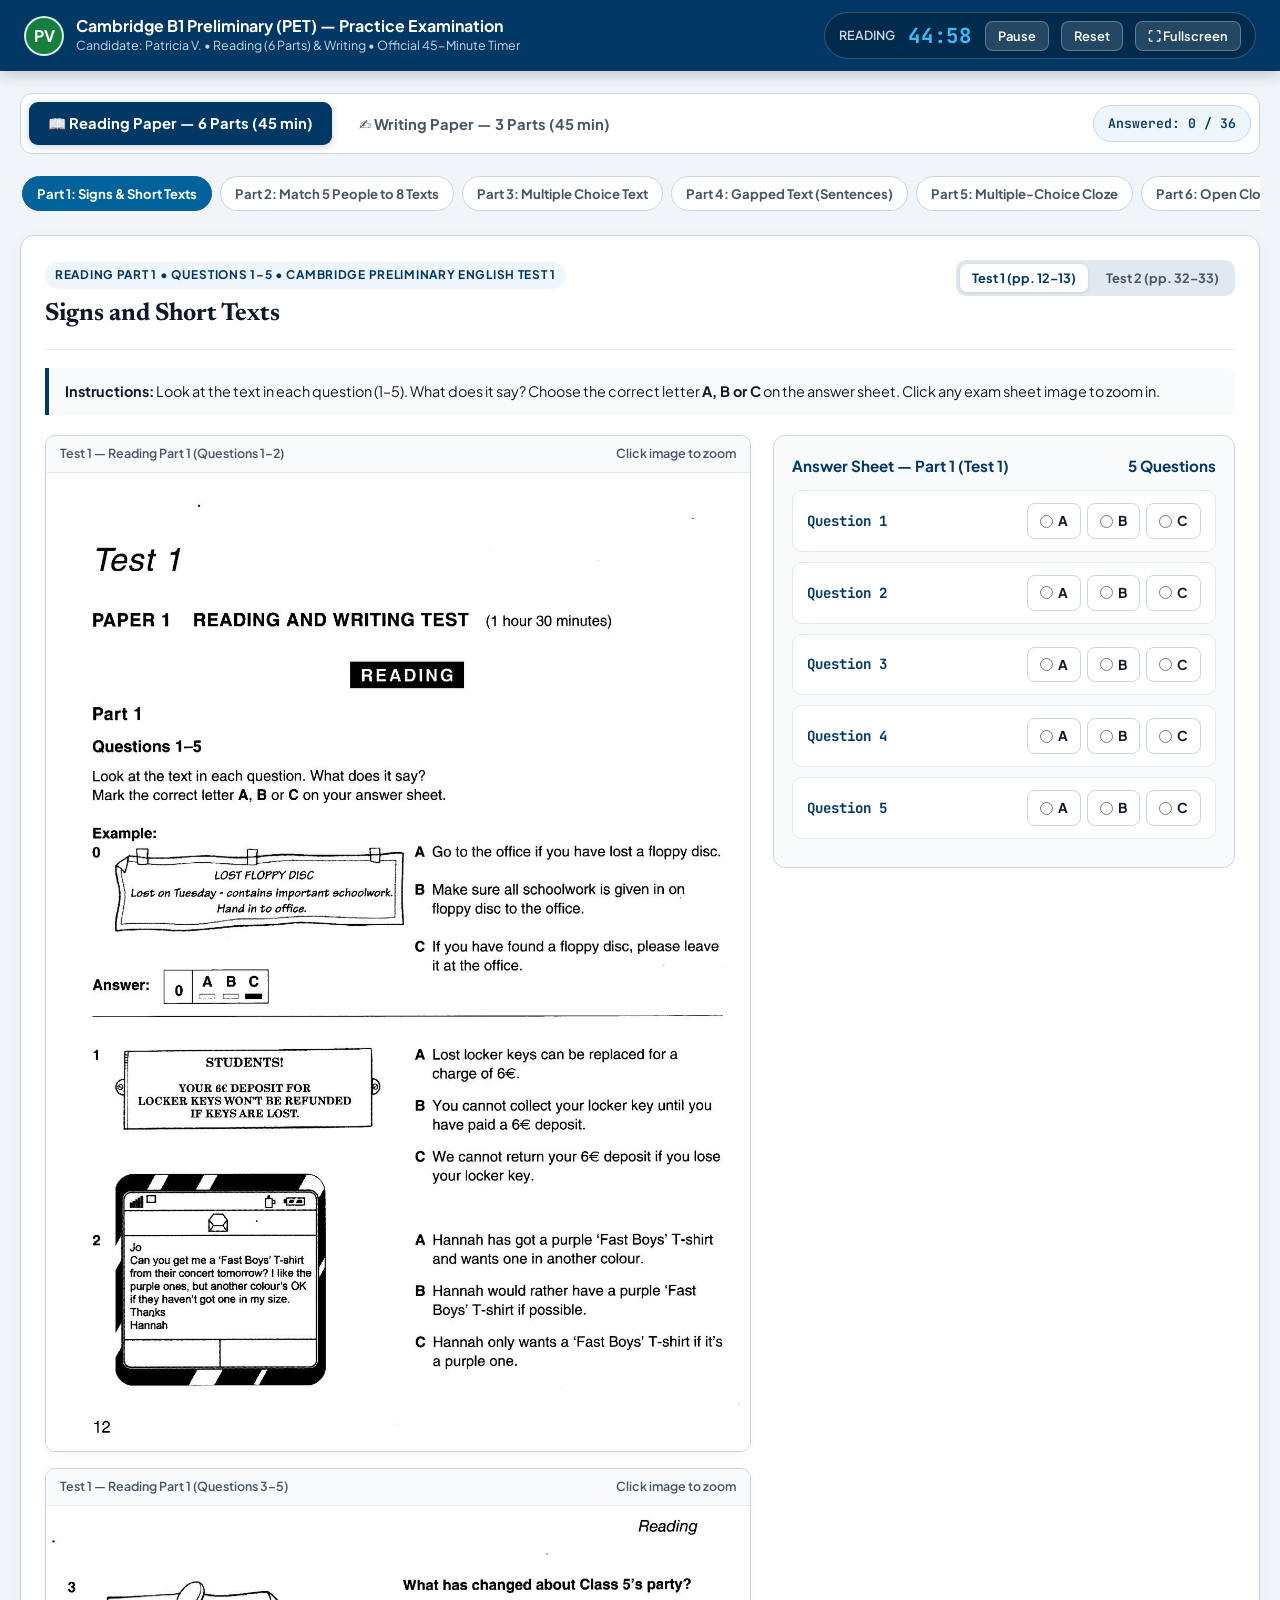
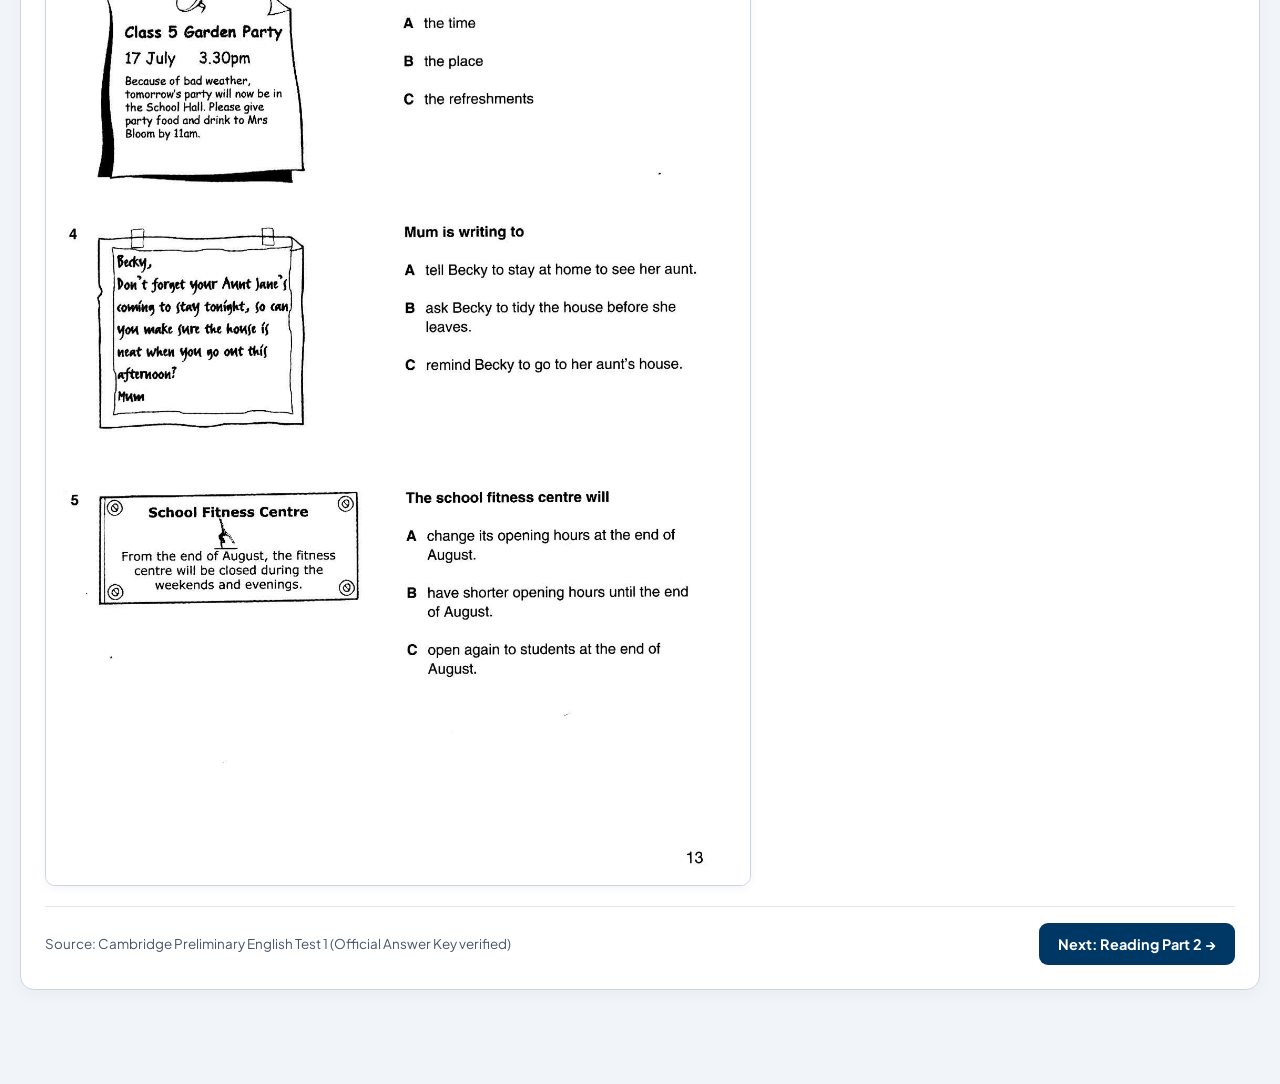
==== pet-simulator.html @ fe482a49 "Initial release: Alligator platform and Cambridge B1 Preliminary simulator" ====
<!DOCTYPE html>
<html lang="en">
<head>
  <meta charset="UTF-8">
  <meta name="viewport" content="width=device-width, initial-scale=1.0">
  <title>Cambridge B1 Preliminary (PET) Practice Exam | Reading &amp; Writing</title>
  <link rel="preconnect" href="https://fonts.googleapis.com">
  <link rel="preconnect" href="https://fonts.gstatic.com" crossorigin>
  <link href="https://fonts.googleapis.com/css2?family=Newsreader:ital,opsz,wght@0,6..72,400;0,6..72,600;0,6..72,700;1,6..72,400&family=Plus+Jakarta+Sans:wght@400;500;600;700&family=JetBrains+Mono:wght@400;600;700&display=swap" rel="stylesheet">
  <style>
    :root {
      --cambridge-navy: #003865;
      --cambridge-navy-dark: #002442;
      --cambridge-blue: #00629b;
      --cambridge-soft: #eef5fb;
      --green: #15803d;
      --green-soft: #dcfce7;
      --green-border: #86efac;
      --red: #dc2626;
      --red-soft: #fee2e2;
      --red-border: #fca5a5;
      --amber: #b45309;
      --amber-soft: #fef3c7;
      --ink: #0f172a;
      --muted: #475569;
      --border: #cbd5e1;
      --bg: #f1f5f9;
      --paper: #ffffff;
      --font-sans: 'Plus Jakarta Sans', system-ui, -apple-system, sans-serif;
      --font-serif: 'Newsreader', Georgia, serif;
      --font-mono: 'JetBrains Mono', monospace;
    }

    * { box-sizing: border-box; margin: 0; padding: 0; }
    body {
      font-family: var(--font-sans);
      background-color: var(--bg);
      color: var(--ink);
      line-height: 1.6;
      min-height: 100vh;
      padding-bottom: 72px;
    }

    /* Sticky Official Exam Top Bar */
    .exam-bar {
      position: sticky;
      top: 0;
      z-index: 100;
      background-color: var(--cambridge-navy);
      color: #ffffff;
      padding: 12px 24px;
      display: flex;
      justify-content: space-between;
      align-items: center;
      gap: 14px;
      flex-wrap: wrap;
      box-shadow: 0 4px 14px rgba(0, 36, 66, 0.22);
    }

    .brand-block {
      display: flex;
      align-items: center;
      gap: 12px;
    }

    .avatar-circle {
      width: 40px;
      height: 40px;
      border-radius: 50%;
      background-color: var(--green);
      color: #ffffff;
      font-weight: 700;
      display: flex;
      align-items: center;
      justify-content: center;
      border: 2px solid rgba(255,255,255,0.85);
      flex-shrink: 0;
    }

    .brand-title {
      font-weight: 700;
      font-size: 1rem;
      line-height: 1.25;
    }

    .brand-sub {
      font-size: 0.78rem;
      color: #cbd5e1;
    }

    .timer-cluster {
      display: flex;
      align-items: center;
      gap: 12px;
      background: rgba(0, 0, 0, 0.25);
      border: 1px solid rgba(255, 255, 255, 0.2);
      padding: 6px 14px;
      border-radius: 999px;
    }

    .timer-clock {
      font-family: var(--font-mono);
      font-size: 1.3rem;
      font-weight: 700;
      color: #38bdf8;
      letter-spacing: 0.04em;
      min-width: 66px;
      text-align: center;
    }

    .timer-clock.warning { color: #fbbf24; }
    .timer-clock.danger { color: #f87171; animation: pulse 0.8s infinite; }

    @keyframes pulse {
      0%, 100% { opacity: 1; }
      50% { opacity: 0.45; }
    }

    .bar-btn {
      background: rgba(255, 255, 255, 0.14);
      border: 1px solid rgba(255, 255, 255, 0.28);
      color: #ffffff;
      padding: 6px 12px;
      border-radius: 8px;
      font-size: 0.8rem;
      font-weight: 600;
      cursor: pointer;
      font-family: var(--font-sans);
      transition: background 0.15s ease;
    }

    .bar-btn:hover { background: rgba(255, 255, 255, 0.25); }

    /* Main Full-Page Wrapper */
    .exam-shell {
      max-width: 1320px;
      margin: 22px auto;
      padding: 0 20px;
    }

    /* Paper Switcher Tabs (Reading vs Writing) */
    .paper-switcher {
      display: flex;
      gap: 10px;
      background: var(--paper);
      padding: 8px;
      border-radius: 12px;
      border: 1px solid var(--border);
      margin-bottom: 18px;
      flex-wrap: wrap;
      align-items: center;
      justify-content: space-between;
    }

    .paper-tabs-left {
      display: flex;
      gap: 8px;
      flex-wrap: wrap;
      flex: 1;
    }

    .paper-btn {
      padding: 11px 18px;
      border-radius: 9px;
      border: 1px solid transparent;
      background: transparent;
      font-weight: 700;
      font-size: 0.92rem;
      color: var(--muted);
      cursor: pointer;
      font-family: var(--font-sans);
      transition: all 0.15s ease;
    }

    .paper-btn:hover { color: var(--ink); background: #f8fafc; }

    .paper-btn.active {
      background-color: var(--cambridge-navy);
      color: #ffffff;
      box-shadow: 0 2px 8px rgba(0, 56, 101, 0.2);
    }

    .progress-pill {
      font-family: var(--font-mono);
      font-size: 0.82rem;
      font-weight: 600;
      background: var(--cambridge-soft);
      color: var(--cambridge-navy);
      padding: 7px 14px;
      border-radius: 999px;
      border: 1px solid #bfdbfe;
    }

    /* Sub-Part Navigation Strip (Reading Parts 1–6) */
    .parts-nav {
      display: flex;
      gap: 8px;
      overflow-x: auto;
      padding: 4px 2px 14px 2px;
      margin-bottom: 10px;
    }

    .part-pill {
      padding: 8px 14px;
      border-radius: 999px;
      border: 1px solid var(--border);
      background: var(--paper);
      color: var(--muted);
      font-size: 0.82rem;
      font-weight: 700;
      cursor: pointer;
      white-space: nowrap;
      font-family: var(--font-sans);
      transition: all 0.15s ease;
    }

    .part-pill:hover { border-color: var(--cambridge-navy); color: var(--cambridge-navy); }
    .part-pill.active {
      background: var(--cambridge-blue);
      border-color: var(--cambridge-blue);
      color: #ffffff;
    }

    /* Panes */
    .paper-pane { display: none; }
    .paper-pane.active { display: block; }

    .part-section {
      display: none;
      background: var(--paper);
      border: 1px solid var(--border);
      border-radius: 14px;
      padding: 24px;
      box-shadow: 0 4px 16px rgba(15, 23, 42, 0.04);
      margin-bottom: 20px;
    }

    .part-section.active { display: block; }

    .part-header {
      display: flex;
      justify-content: space-between;
      align-items: flex-start;
      flex-wrap: wrap;
      gap: 12px;
      border-bottom: 1px solid #e2e8f0;
      padding-bottom: 14px;
      margin-bottom: 18px;
    }

    .part-tag {
      display: inline-block;
      font-size: 0.74rem;
      font-weight: 700;
      text-transform: uppercase;
      letter-spacing: 0.06em;
      padding: 4px 10px;
      border-radius: 999px;
      background: var(--cambridge-soft);
      color: var(--cambridge-navy);
      margin-bottom: 6px;
    }

    .part-tag.supplement {
      background: var(--amber-soft);
      color: var(--amber);
    }

    .part-header h2 {
      font-family: var(--font-serif);
      font-size: 1.55rem;
      color: var(--ink);
      margin: 0;
    }

    .part-instructions {
      background: #f8fafc;
      border-left: 4px solid var(--cambridge-navy);
      padding: 12px 16px;
      border-radius: 0 8px 8px 0;
      font-size: 0.9rem;
      color: var(--ink);
      margin-bottom: 20px;
    }

    /* Split Screen: Authentic Exam Page Left, Answer Sheet Right */
    .split-exam-grid {
      display: grid;
      grid-template-columns: 1fr;
      gap: 22px;
      align-items: start;
    }

    @media (min-width: 960px) {
      .split-exam-grid {
        grid-template-columns: 1.45fr 0.95fr;
      }
    }

    .exam-sheets-col {
      display: flex;
      flex-direction: column;
      gap: 16px;
    }

    .scan-frame {
      background: #ffffff;
      border: 1px solid var(--border);
      border-radius: 10px;
      overflow: hidden;
      box-shadow: 0 2px 10px rgba(0, 0, 0, 0.05);
    }

    .scan-caption {
      background: #f8fafc;
      border-bottom: 1px solid #e2e8f0;
      padding: 8px 14px;
      display: flex;
      justify-content: space-between;
      align-items: center;
      font-size: 0.78rem;
      font-weight: 600;
      color: var(--muted);
    }

    .scan-frame img {
      width: 100%;
      display: block;
      cursor: zoom-in;
    }

    .answer-sheet-col {
      background: #f8fafc;
      border: 1px solid var(--border);
      border-radius: 12px;
      padding: 18px;
      position: sticky;
      top: 84px;
    }

    .answer-sheet-title {
      font-size: 0.95rem;
      font-weight: 700;
      color: var(--cambridge-navy);
      margin-bottom: 12px;
      display: flex;
      justify-content: space-between;
      align-items: center;
    }

    .q-row {
      background: var(--paper);
      border: 1px solid #e2e8f0;
      border-radius: 10px;
      padding: 12px 14px;
      margin-bottom: 10px;
      transition: border-color 0.15s ease;
    }

    .q-row.correct {
      border-color: var(--green);
      background-color: #f0fdf4;
    }

    .q-row.incorrect {
      border-color: var(--red);
      background-color: #fef2f2;
    }

    .q-row-top {
      display: flex;
      justify-content: space-between;
      align-items: center;
      gap: 10px;
      flex-wrap: wrap;
    }

    .q-num {
      font-family: var(--font-mono);
      font-weight: 700;
      font-size: 0.88rem;
      color: var(--cambridge-navy);
    }

    .choice-pills {
      display: flex;
      gap: 6px;
      flex-wrap: wrap;
    }

    .choice-label {
      display: inline-flex;
      align-items: center;
      gap: 5px;
      padding: 6px 12px;
      border-radius: 8px;
      border: 1px solid var(--border);
      background: #ffffff;
      font-weight: 700;
      font-size: 0.85rem;
      cursor: pointer;
      user-select: none;
      transition: all 0.12s ease;
    }

    .choice-label:hover { border-color: var(--cambridge-navy); background: var(--cambridge-soft); }
    .choice-label input { accent-color: var(--cambridge-navy); cursor: pointer; }

    .choice-select {
      padding: 7px 12px;
      border-radius: 8px;
      border: 1px solid var(--border);
      font-family: var(--font-sans);
      font-weight: 700;
      font-size: 0.88rem;
      background: #ffffff;
      color: var(--ink);
      min-width: 110px;
      cursor: pointer;
    }

    .gap-input {
      padding: 7px 12px;
      border-radius: 8px;
      border: 1.5px solid var(--border);
      font-family: var(--font-mono);
      font-size: 0.92rem;
      font-weight: 600;
      width: 150px;
      background: #ffffff;
      color: var(--ink);
    }

    .gap-input:focus {
      outline: none;
      border-color: var(--cambridge-blue);
      box-shadow: 0 0 0 3px rgba(0, 98, 155, 0.14);
    }

    .q-feedback {
      font-size: 0.8rem;
      font-weight: 600;
      margin-top: 6px;
      display: none;
    }

    .q-row.correct .q-feedback { display: block; color: var(--green); }
    .q-row.incorrect .q-feedback { display: block; color: var(--red); }

    /* Clean Reading Passage Box (Parts 4 & 6) */
    .passage-box {
      background: #ffffff;
      border: 1px solid var(--border);
      border-radius: 12px;
      padding: 24px 26px;
      font-family: var(--font-serif);
      font-size: 1.08rem;
      line-height: 1.82;
      color: var(--ink);
    }

    .passage-box h3 {
      font-family: var(--font-serif);
      font-size: 1.45rem;
      margin-bottom: 4px;
      color: var(--cambridge-navy);
    }

    .passage-byline {
      font-family: var(--font-sans);
      font-size: 0.85rem;
      font-style: italic;
      color: var(--muted);
      margin-bottom: 16px;
    }

    .passage-box p { margin-bottom: 14px; }

    .gap-badge {
      display: inline-block;
      font-family: var(--font-mono);
      font-size: 0.84rem;
      font-weight: 700;
      background: var(--cambridge-soft);
      color: var(--cambridge-navy);
      border: 1.5px dashed var(--cambridge-blue);
      padding: 1px 10px;
      border-radius: 6px;
      margin: 0 3px;
    }

    .sentences-bank {
      margin-top: 18px;
      background: #f8fafc;
      border: 1px solid var(--border);
      border-radius: 10px;
      padding: 16px 18px;
    }

    .sentences-bank h4 {
      font-size: 0.92rem;
      color: var(--cambridge-navy);
      margin-bottom: 10px;
    }

    .sentence-opt {
      display: flex;
      gap: 10px;
      padding: 8px 10px;
      border-bottom: 1px solid #e2e8f0;
      font-size: 0.9rem;
    }

    .sentence-opt:last-child { border-bottom: none; }

    .sentence-letter {
      font-family: var(--font-mono);
      font-weight: 700;
      color: var(--cambridge-navy);
      min-width: 24px;
    }

    /* Test 1 / Test 2 Toggle inside Part 1 */
    .sub-toggle-bar {
      display: inline-flex;
      gap: 6px;
      background: #e2e8f0;
      padding: 4px;
      border-radius: 10px;
    }

    .sub-toggle-btn {
      border: none;
      background: transparent;
      padding: 6px 12px;
      border-radius: 7px;
      font-size: 0.8rem;
      font-weight: 700;
      color: var(--muted);
      cursor: pointer;
      font-family: var(--font-sans);
    }

    .sub-toggle-btn.active {
      background: #ffffff;
      color: var(--cambridge-navy);
      box-shadow: 0 1px 4px rgba(0,0,0,0.1);
    }

    /* Action Buttons */
    .btn {
      display: inline-flex;
      align-items: center;
      justify-content: center;
      gap: 8px;
      padding: 11px 18px;
      border-radius: 9px;
      border: 1px solid transparent;
      font-family: var(--font-sans);
      font-weight: 700;
      font-size: 0.9rem;
      cursor: pointer;
      transition: all 0.15s ease;
    }

    .btn-primary {
      background: var(--cambridge-navy);
      color: #ffffff;
    }
    .btn-primary:hover { background: var(--cambridge-navy-dark); }

    .btn-green {
      background: var(--green);
      color: #ffffff;
    }
    .btn-green:hover { background: #166534; }

    .btn-outline {
      background: #ffffff;
      color: var(--ink);
      border-color: var(--border);
    }
    .btn-outline:hover { background: #f8fafc; border-color: var(--cambridge-navy); }

    .part-footer-nav {
      display: flex;
      justify-content: space-between;
      align-items: center;
      flex-wrap: wrap;
      gap: 12px;
      margin-top: 20px;
      padding-top: 16px;
      border-top: 1px solid #e2e8f0;
    }

    /* Score Summary Card */
    .score-card {
      display: none;
      background: #ffffff;
      border: 2px solid var(--cambridge-navy);
      border-radius: 14px;
      padding: 24px;
      margin-bottom: 22px;
      box-shadow: 0 8px 24px rgba(0, 56, 101, 0.12);
    }

    .score-card.visible { display: block; }

    .score-top {
      display: flex;
      justify-content: space-between;
      align-items: center;
      flex-wrap: wrap;
      gap: 14px;
      margin-bottom: 16px;
    }

    .score-big {
      font-family: var(--font-mono);
      font-size: 2.1rem;
      font-weight: 700;
      color: var(--cambridge-navy);
    }

    .score-breakdown-grid {
      display: grid;
      grid-template-columns: repeat(auto-fit, minmax(150px, 1fr));
      gap: 10px;
      margin-top: 12px;
    }

    .part-score-chip {
      background: #f8fafc;
      border: 1px solid var(--border);
      border-radius: 9px;
      padding: 10px 12px;
      text-align: center;
    }

    .part-score-chip .lbl { font-size: 0.76rem; color: var(--muted); font-weight: 600; }
    .part-score-chip .val { font-family: var(--font-mono); font-size: 1.05rem; font-weight: 700; color: var(--ink); margin-top: 2px; }

    /* Writing Paper Editor */
    .writing-card {
      background: var(--paper);
      border: 1px solid var(--border);
      border-radius: 14px;
      padding: 24px;
      margin-bottom: 20px;
      box-shadow: 0 4px 16px rgba(15, 23, 42, 0.04);
    }

    .writing-textarea {
      width: 100%;
      min-height: 170px;
      padding: 14px;
      border-radius: 10px;
      border: 1.5px solid var(--border);
      font-family: var(--font-sans);
      font-size: 0.96rem;
      line-height: 1.65;
      resize: vertical;
      margin-top: 10px;
    }

    .writing-textarea:focus {
      outline: none;
      border-color: var(--cambridge-blue);
      box-shadow: 0 0 0 3px rgba(0, 98, 155, 0.14);
    }

    .word-counter {
      display: inline-block;
      font-family: var(--font-mono);
      font-size: 0.82rem;
      font-weight: 700;
      padding: 5px 12px;
      border-radius: 999px;
      background: #f1f5f9;
      color: var(--muted);
    }

    .word-counter.ideal { background: var(--green-soft); color: var(--green); }
    .word-counter.warn { background: var(--amber-soft); color: var(--amber); }

    /* Lightbox Zoom */
    .zoom-modal {
      display: none;
      position: fixed;
      inset: 0;
      z-index: 999;
      background: rgba(15, 23, 42, 0.85);
      align-items: center;
      justify-content: center;
      padding: 20px;
    }
    .zoom-modal.open { display: flex; }
    .zoom-modal img {
      max-width: 96%;
      max-height: 92vh;
      border-radius: 8px;
      box-shadow: 0 12px 40px rgba(0,0,0,0.45);
      background: #ffffff;
    }
    .zoom-close {
      position: fixed;
      top: 18px;
      right: 24px;
      background: #ffffff;
      color: var(--ink);
      border: none;
      padding: 8px 14px;
      border-radius: 8px;
      font-weight: 700;
      cursor: pointer;
    }

    /* Toast */
    .sim-toast {
      position: fixed;
      bottom: 22px;
      right: 22px;
      background: var(--ink);
      color: #ffffff;
      padding: 12px 18px;
      border-radius: 10px;
      font-size: 0.86rem;
      font-weight: 600;
      box-shadow: 0 8px 24px rgba(0,0,0,0.25);
      opacity: 0;
      pointer-events: none;
      transform: translateY(12px);
      transition: all 0.2s ease;
      z-index: 500;
    }
    .sim-toast.show { opacity: 1; transform: translateY(0); }
  </style>
</head>
<body>

  <!-- TOP OFFICIAL CAMBRIDGE EXAM BAR -->
  <header class="exam-bar">
    <div class="brand-block">
      <div class="avatar-circle">PV</div>
      <div>
        <div class="brand-title">Cambridge B1 Preliminary (PET) — Practice Examination</div>
        <div class="brand-sub">Candidate: Patricia V. &bull; Reading (6 Parts) &amp; Writing &bull; Official 45-Minute Timer</div>
      </div>
    </div>

    <div class="timer-cluster">
      <span id="timerPaperLabel" style="font-size: 0.78rem; color: #cbd5e1; font-weight: 600;">READING</span>
      <div class="timer-clock" id="examTimerClock">45:00</div>
      <button type="button" class="bar-btn" id="btnToggleTimer" onclick="toggleTimer()">Pause</button>
      <button type="button" class="bar-btn" onclick="resetTimer()">Reset</button>
      <button type="button" class="bar-btn" id="btnFullscreen" onclick="toggleFullscreen()">⛶ Fullscreen</button>
    </div>
  </header>

  <main class="exam-shell">

    <!-- PAPER SWITCHER -->
    <div class="paper-switcher">
      <div class="paper-tabs-left">
        <button type="button" class="paper-btn active" id="tabReading" onclick="switchPaper('reading')">
          📖 Reading Paper — 6 Parts (45 min)
        </button>
        <button type="button" class="paper-btn" id="tabWriting" onclick="switchPaper('writing')">
          ✍️ Writing Paper — 3 Parts (45 min)
        </button>
      </div>
      <div class="progress-pill" id="readingProgressPill">Answered: 0 / 36</div>
    </div>

    <!-- ================================================================
         PAPER 1: READING (6 PARTS)
         ================================================================ -->
    <div class="paper-pane active" id="paneReading">

      <!-- READING SCORE SUMMARY (SHOWN AFTER SUBMIT) -->
      <div class="score-card" id="readingScoreCard">
        <div class="score-top">
          <div>
            <span class="part-tag" style="margin-bottom: 4px;">Official Reading Assessment</span>
            <h2 style="font-family: var(--font-serif); font-size: 1.55rem; margin: 0;">Your Reading Paper Results</h2>
            <p id="readingBandFeedback" style="color: var(--muted); font-size: 0.92rem; margin-top: 4px;"></p>
          </div>
          <div style="text-align: right;">
            <div class="score-big" id="readingScoreBig">0 / 36</div>
            <div id="readingPercentText" style="font-weight: 700; color: var(--green); font-size: 0.9rem;">0%</div>
          </div>
        </div>
        <div class="score-breakdown-grid" id="readingBreakdownGrid"></div>
      </div>

      <!-- READING PARTS 1–6 PILLS -->
      <nav class="parts-nav" id="readingPartsNav">
        <button type="button" class="part-pill active" data-part="1" onclick="switchReadingPart(1)">Part 1: Signs &amp; Short Texts</button>
        <button type="button" class="part-pill" data-part="2" onclick="switchReadingPart(2)">Part 2: Match 5 People to 8 Texts</button>
        <button type="button" class="part-pill" data-part="3" onclick="switchReadingPart(3)">Part 3: Multiple Choice Text</button>
        <button type="button" class="part-pill" data-part="4" onclick="switchReadingPart(4)">Part 4: Gapped Text (Sentences)</button>
        <button type="button" class="part-pill" data-part="5" onclick="switchReadingPart(5)">Part 5: Multiple-Choice Cloze</button>
        <button type="button" class="part-pill" data-part="6" onclick="switchReadingPart(6)">Part 6: Open Cloze (Write 1 Word)</button>
      </nav>

      <!-- ================= PART 1: SIGNS AND SHORT TEXTS ================= -->
      <section class="part-section active" id="readingPart1">
        <div class="part-header">
          <div>
            <span class="part-tag">Reading Part 1 &bull; Questions 1–5 &bull; Cambridge Preliminary English Test 1</span>
            <h2>Signs and Short Texts</h2>
          </div>
          <div class="sub-toggle-bar" role="group" aria-label="Choose Test 1 or Test 2">
            <button type="button" class="sub-toggle-btn active" id="btnP1Test1" onclick="switchPart1Test('t1')">Test 1 (pp. 12–13)</button>
            <button type="button" class="sub-toggle-btn" id="btnP1Test2" onclick="switchPart1Test('t2')">Test 2 (pp. 32–33)</button>
          </div>
        </div>

        <div class="part-instructions">
          <strong>Instructions:</strong> Look at the text in each question (1–5). What does it say? Choose the correct letter <strong>A, B or C</strong> on the answer sheet. Click any exam sheet image to zoom in.
        </div>

        <div class="split-exam-grid">
          <div class="exam-sheets-col">
            <div class="scan-frame">
              <div class="scan-caption">
                <span id="p1Img1Caption">Test 1 — Reading Part 1 (Questions 1–2)</span>
                <span>Click image to zoom</span>
              </div>
              <img id="p1Img1" src="assets/exam-pages/t1_part1_p1.jpg" alt="Cambridge PET Reading Part 1 Page 1" onclick="openZoom(this.src)">
            </div>
            <div class="scan-frame">
              <div class="scan-caption">
                <span id="p1Img2Caption">Test 1 — Reading Part 1 (Questions 3–5)</span>
                <span>Click image to zoom</span>
              </div>
              <img id="p1Img2" src="assets/exam-pages/t1_part1_p2.jpg" alt="Cambridge PET Reading Part 1 Page 2" onclick="openZoom(this.src)">
            </div>
          </div>

          <div class="answer-sheet-col">
            <div class="answer-sheet-title">
              <span>Answer Sheet — Part 1 (<span id="p1ActiveTestLabel">Test 1</span>)</span>
              <span>5 Questions</span>
            </div>
            <div id="part1QuestionsBox"></div>
          </div>
        </div>

        <div class="part-footer-nav">
          <span style="font-size: 0.84rem; color: var(--muted);">Source: Cambridge Preliminary English Test 1 (Official Answer Key verified)</span>
          <button type="button" class="btn btn-primary" onclick="switchReadingPart(2)">Next: Reading Part 2 →</button>
        </div>
      </section>

      <!-- ================= PART 2: MATCH 5 PEOPLE TO 8 TEXTS ================= -->
      <section class="part-section" id="readingPart2">
        <div class="part-header">
          <div>
            <span class="part-tag">Reading Part 2 &bull; Questions 6–10 &bull; Cambridge Preliminary English Test 1</span>
            <h2>Matching: 5 People to 8 Texts (Short Art Courses)</h2>
          </div>
        </div>

        <div class="part-instructions">
          <strong>Instructions:</strong> The five young people (6–10) all want to do an art course during their school holidays. Read the descriptions of eight short art courses (<strong>A–H</strong>) and select the most suitable course for each person.
        </div>

        <div class="split-exam-grid">
          <div class="exam-sheets-col">
            <div class="scan-frame">
              <div class="scan-caption">
                <span>Test 1 — Reading Part 2: People (Questions 6–10)</span>
                <span>Click image to zoom</span>
              </div>
              <img src="assets/exam-pages/t1_part2_people.jpg" alt="Reading Part 2 People" onclick="openZoom(this.src)">
            </div>
            <div class="scan-frame">
              <div class="scan-caption">
                <span>Test 1 — Reading Part 2: Eight Short Art Courses (A–H)</span>
                <span>Click image to zoom</span>
              </div>
              <img src="assets/exam-pages/t1_part2_texts.jpg" alt="Reading Part 2 Texts A to H" onclick="openZoom(this.src)">
            </div>
          </div>

          <div class="answer-sheet-col">
            <div class="answer-sheet-title">
              <span>Answer Sheet — Part 2</span>
              <span>Match A–H</span>
            </div>
            <div id="part2QuestionsBox"></div>
          </div>
        </div>

        <div class="part-footer-nav">
          <button type="button" class="btn btn-outline" onclick="switchReadingPart(1)">← Back to Part 1</button>
          <button type="button" class="btn btn-primary" onclick="switchReadingPart(3)">Next: Reading Part 3 →</button>
        </div>
      </section>

      <!-- ================= PART 3: LONG TEXT + MULTIPLE CHOICE ================= -->
      <section class="part-section" id="readingPart3">
        <div class="part-header">
          <div>
            <span class="part-tag">Reading Part 3 &bull; Questions 21–25 &bull; Cambridge Preliminary English Test 1</span>
            <h2>Long Text &amp; Multiple-Choice Questions</h2>
          </div>
        </div>

        <div class="part-instructions">
          <strong>Instructions:</strong> Read the essay and questions <strong>21–25</strong> below (numbered as on the original Cambridge sheet). For each question, choose the correct letter <strong>A, B, C or D</strong>.
        </div>

        <div class="split-exam-grid">
          <div class="exam-sheets-col">
            <div class="scan-frame">
              <div class="scan-caption">
                <span>Test 1 — Reading Text &amp; Question 21</span>
                <span>Click image to zoom</span>
              </div>
              <img src="assets/exam-pages/t1_part3_mc_p1.jpg" alt="Reading Part 3 Long Text Page 1" onclick="openZoom(this.src)">
            </div>
            <div class="scan-frame">
              <div class="scan-caption">
                <span>Test 1 — Questions 22–25</span>
                <span>Click image to zoom</span>
              </div>
              <img src="assets/exam-pages/t1_part3_mc_p2.jpg" alt="Reading Part 3 Multiple Choice Page 2" onclick="openZoom(this.src)">
            </div>
          </div>

          <div class="answer-sheet-col">
            <div class="answer-sheet-title">
              <span>Answer Sheet — Part 3</span>
              <span>Choose A–D</span>
            </div>
            <div id="part3QuestionsBox"></div>
          </div>
        </div>

        <div class="part-footer-nav">
          <button type="button" class="btn btn-outline" onclick="switchReadingPart(2)">← Back to Part 2</button>
          <button type="button" class="btn btn-primary" onclick="switchReadingPart(4)">Next: Reading Part 4 →</button>
        </div>
      </section>

      <!-- ================= PART 4: GAPPED TEXT (CHOOSE SENTENCE A–H) ================= -->
      <section class="part-section" id="readingPart4">
        <div class="part-header">
          <div>
            <span class="part-tag supplement">Reading Part 4 &bull; Questions 16–20 &bull; 2020+ B1 Preliminary Format Supplement</span>
            <h2>Gapped Text: Choose the Correct Sentence</h2>
          </div>
        </div>

        <div class="part-instructions">
          <strong>Instructions:</strong> Five sentences have been removed from the article below. For each question (<strong>16–20</strong>), choose the correct sentence (<strong>A–H</strong>) to fill each gap. There are <strong>three extra sentences</strong> which you do not need to use.
        </div>

        <div class="split-exam-grid">
          <div class="exam-sheets-col">
            <article class="passage-box">
              <h3>The Saturday Bike Club</h3>
              <div class="passage-byline">by Clara Bennett, aged 15</div>

              <p>Last autumn, my older brother Leo noticed that dozens of rusty bicycles were sitting unused in our neighbours' garages. Most of them only needed simple repairs, such as new inner tubes or oiled chains. <span class="gap-badge">16</span> We asked the local community centre if we could borrow their courtyard every Saturday morning, and the manager immediately agreed.</p>

              <p>Before our first session, we worried that nobody would turn up. On Saturday at nine o'clock, however, ten people were already waiting outside the gate with their bikes. <span class="gap-badge">17</span> Fortunately, two retired mechanics who lived nearby offered to teach us how to adjust brakes and gears properly.</p>

              <p>Over the next few months, the workshop grew busier and friendlier. Teenagers, parents, and elderly cyclists all worked side by side, sharing spanners and advice. <span class="gap-badge">18</span> Seeing someone ride away smiling on a bike that had been forgotten for years is always the best moment of my week.</p>

              <p>Keeping the club completely free has not always been easy because replacement cables and tyres can be expensive. <span class="gap-badge">19</span> Thanks to their generosity, we now have a full cupboard of spare parts ready for anyone who needs them.</p>

              <p>Next spring, our school wants to set up a second repair stand during lunchtime so students can cycle to class safely. <span class="gap-badge">20</span> Even if I eventually move away for university, I know the project will keep rolling without me.</p>

              <div class="sentences-bank">
                <h4>Removed Sentences (Choose 5 from A–H)</h4>
                <div class="sentence-opt"><span class="sentence-letter">A</span><span>To solve this, a cycle shop in the town centre agreed to donate leftover equipment every month.</span></div>
                <div class="sentence-opt"><span class="sentence-letter">B</span><span>Although we were thrilled to see so many visitors, we quickly realised we didn't know enough to repair every problem alone.</span></div>
                <div class="sentence-opt"><span class="sentence-letter">C</span><span>Because the winter weather was unusually dry, we rarely had to cancel a meeting.</span></div>
                <div class="sentence-opt"><span class="sentence-letter">D</span><span>Several younger classmates have already volunteered to run it once I finish my final exams.</span></div>
                <div class="sentence-opt"><span class="sentence-letter">E</span><span>So we decided to start a free weekend workshop to help people fix them.</span></div>
                <div class="sentence-opt"><span class="sentence-letter">F</span><span>My bicycle had actually been stolen from the station two summers earlier.</span></div>
                <div class="sentence-opt"><span class="sentence-letter">G</span><span>Instead of simply handing over their bikes, most visitors stayed to learn how to do the work themselves.</span></div>
                <div class="sentence-opt"><span class="sentence-letter">H</span><span>He had never enjoyed cycling to work until the new bridge opened.</span></div>
              </div>
            </article>
          </div>

          <div class="answer-sheet-col">
            <div class="answer-sheet-title">
              <span>Answer Sheet — Part 4</span>
              <span>Choose A–H</span>
            </div>
            <div id="part4QuestionsBox"></div>
          </div>
        </div>

        <div class="part-footer-nav">
          <button type="button" class="btn btn-outline" onclick="switchReadingPart(3)">← Back to Part 3</button>
          <button type="button" class="btn btn-primary" onclick="switchReadingPart(5)">Next: Reading Part 5 →</button>
        </div>
      </section>

      <!-- ================= PART 5: MULTIPLE-CHOICE CLOZE ================= -->
      <section class="part-section" id="readingPart5">
        <div class="part-header">
          <div>
            <span class="part-tag">Reading Part 5 &bull; Questions 26–35 &bull; Cambridge Preliminary English Test 1</span>
            <h2>Multiple-Choice Cloze: Choose Missing Words</h2>
          </div>
        </div>

        <div class="part-instructions">
          <strong>Instructions:</strong> Read the text below and choose the correct word (<strong>A, B, C or D</strong>) for each numbered space (<strong>26–35</strong>) as shown on the Cambridge sheet.
        </div>

        <div class="split-exam-grid">
          <div class="exam-sheets-col">
            <div class="scan-frame">
              <div class="scan-caption">
                <span>Test 1 — Reading Part 5 (Questions 26–35)</span>
                <span>Click image to zoom</span>
              </div>
              <img src="assets/exam-pages/t1_part5_cloze.jpg" alt="Reading Part 5 Multiple Choice Cloze" onclick="openZoom(this.src)">
            </div>
          </div>

          <div class="answer-sheet-col">
            <div class="answer-sheet-title">
              <span>Answer Sheet — Part 5</span>
              <span>10 Questions</span>
            </div>
            <div id="part5QuestionsBox"></div>
          </div>
        </div>

        <div class="part-footer-nav">
          <button type="button" class="btn btn-outline" onclick="switchReadingPart(4)">← Back to Part 4</button>
          <button type="button" class="btn btn-primary" onclick="switchReadingPart(6)">Next: Reading Part 6 →</button>
        </div>
      </section>

      <!-- ================= PART 6: OPEN CLOZE (WRITE 1 WORD) ================= -->
      <section class="part-section" id="readingPart6">
        <div class="part-header">
          <div>
            <span class="part-tag supplement">Reading Part 6 &bull; 6 Gaps &bull; 2020+ B1 Preliminary Format Supplement</span>
            <h2>Open Cloze: Read and Write One Word in Each Gap</h2>
          </div>
        </div>

        <div class="part-instructions">
          <strong>Instructions:</strong> Read the email below and think of the word which best fits each gap. Write <strong>ONE word only</strong> for each gap (<strong>1–6</strong>). Spelling must be correct.
        </div>

        <div class="split-exam-grid">
          <div class="exam-sheets-col">
            <article class="passage-box">
              <h3>A Weekend Trip to the Lake</h3>
              <div class="passage-byline">Email from Sam to Elena</div>

              <p>Hi Elena,</p>
              <p>I'm writing to tell you about the camping trip I went on last weekend with my cousins. We stayed at a campsite near a quiet mountain lake <span class="gap-badge">1</span> is famous for its clear blue water. The journey took much longer <span class="gap-badge">2</span> we had expected because of heavy traffic, so we didn't arrive until sunset.</p>
              <p>On Saturday morning, we hired kayaks and paddled across the lake. I had never tried kayaking <span class="gap-badge">3</span>, so I was quite nervous at first! However, our instructor was very patient and showed us <span class="gap-badge">4</span> to steer properly. We wouldn't have enjoyed the afternoon so much <span class="gap-badge">5</span> the weather hadn't stayed sunny.</p>
              <p>You should definitely come with us next time — I'm really looking <span class="gap-badge">6</span> to seeing you soon!</p>
              <p>Best wishes,<br>Sam</p>
            </article>
          </div>

          <div class="answer-sheet-col">
            <div class="answer-sheet-title">
              <span>Answer Sheet — Part 6</span>
              <span>Write ONE word</span>
            </div>
            <div id="part6QuestionsBox"></div>
          </div>
        </div>

        <div class="part-footer-nav">
          <button type="button" class="btn btn-outline" onclick="switchReadingPart(5)">← Back to Part 5</button>
          <button type="button" class="btn btn-green" onclick="gradeReadingPaper()">
            ✓ Submit &amp; Grade Full Reading Paper (All 6 Parts)
          </button>
        </div>
      </section>

    </div>

    <!-- ================================================================
         PAPER 2: WRITING (3 PARTS — 45 MINUTES)
         ================================================================ -->
    <div class="paper-pane" id="paneWriting">

      <!-- WRITING PART 1: SENTENCE TRANSFORMATIONS -->
      <div class="writing-card">
        <div class="part-header">
          <div>
            <span class="part-tag">Writing Part 1 &bull; Questions 1–5 &bull; Cambridge Preliminary English Test 1</span>
            <h2>Sentence Transformations (No More Than 3 Words)</h2>
          </div>
        </div>

        <div class="part-instructions">
          <strong>Instructions:</strong> For each question (<strong>1–5</strong>), complete the second sentence so that it means the same as the first. Use <strong>no more than three words</strong>. Write only the missing words.
        </div>

        <div class="split-exam-grid">
          <div class="exam-sheets-col">
            <div class="scan-frame">
              <div class="scan-caption">
                <span>Test 1 — Writing Part 1 (Questions 1–5)</span>
                <span>Click image to zoom</span>
              </div>
              <img src="assets/exam-pages/t1_writing_p1.jpg" alt="Writing Part 1 Sentence Transformations" onclick="openZoom(this.src)">
            </div>
          </div>

          <div class="answer-sheet-col">
            <div class="answer-sheet-title">
              <span>Answer Sheet — Writing Part 1</span>
              <span>Max 3 words</span>
            </div>
            <div id="writingPart1Box"></div>
            <button type="button" class="btn btn-primary" style="width: 100%; margin-top: 8px;" onclick="gradeWritingPart1()">
              ✓ Check Writing Part 1 Answers
            </button>
          </div>
        </div>
      </div>

      <!-- WRITING PART 2: SHORT COMMUNICATIVE MESSAGE (35–45 WORDS) -->
      <div class="writing-card">
        <div class="part-header">
          <div>
            <span class="part-tag">Writing Part 2 &bull; Question 6 &bull; Cambridge Preliminary English Test 1</span>
            <h2>Short Communicative Email (35–45 Words)</h2>
          </div>
        </div>

        <div class="split-exam-grid">
          <div class="exam-sheets-col">
            <div class="scan-frame">
              <div class="scan-caption">
                <span>Test 1 — Writing Part 2 (Question 6)</span>
                <span>Click image to zoom</span>
              </div>
              <img src="assets/exam-pages/t1_writing_p2.jpg" alt="Writing Part 2 Question 6" onclick="openZoom(this.src)">
            </div>
          </div>

          <div class="answer-sheet-col" style="position: static;">
            <div class="answer-sheet-title">
              <span>Your Answer — Question 6</span>
              <span class="word-counter" id="wPart2Counter">0 words (Target: 35–45)</span>
            </div>
            <textarea id="wPart2Text" class="writing-textarea" placeholder="Write your email in English here..." oninput="updateWordCounter('wPart2Text', 'wPart2Counter', 35, 45)"></textarea>
            <div style="margin-top: 12px; display: flex; justify-content: flex-end;">
              <button type="button" class="btn btn-green" onclick="sendWritingToWhatsApp('Writing Part 2 (Question 6 - Email)', 'wPart2Text')">
                📲 Send Part 2 to Teacher on WhatsApp (+593996375490)
              </button>
            </div>
          </div>
        </div>
      </div>

      <!-- WRITING PART 3: EXTENDED WRITING (~100 WORDS) -->
      <div class="writing-card">
        <div class="part-header">
          <div>
            <span class="part-tag">Writing Part 3 &bull; Question 7 or 8 &bull; Cambridge Preliminary English Test 1</span>
            <h2>Extended Writing: Letter or Story (~100 Words)</h2>
          </div>
        </div>

        <div class="split-exam-grid">
          <div class="exam-sheets-col">
            <div class="scan-frame">
              <div class="scan-caption">
                <span>Test 1 — Writing Part 3 (Questions 7 &amp; 8)</span>
                <span>Click image to zoom</span>
              </div>
              <img src="assets/exam-pages/t1_writing_p3.jpg" alt="Writing Part 3 Questions 7 and 8" onclick="openZoom(this.src)">
            </div>
          </div>

          <div class="answer-sheet-col" style="position: static;">
            <div class="answer-sheet-title">
              <span>Your Answer — Part 3</span>
              <span class="word-counter" id="wPart3Counter">0 words (Target: ~100)</span>
            </div>
            <div style="display: flex; gap: 14px; flex-wrap: wrap; margin-bottom: 10px; font-size: 0.86rem; font-weight: 600;">
              <label style="cursor: pointer;"><input type="radio" name="wPart3Choice" value="Question 7 (Letter)" checked> Question 7 (Letter)</label>
              <label style="cursor: pointer;"><input type="radio" name="wPart3Choice" value="Question 8 (Story)"> Question 8 (Story)</label>
            </div>
            <textarea id="wPart3Text" class="writing-textarea" style="min-height: 220px;" placeholder="Write your letter or story in English here (about 100 words)..." oninput="updateWordCounter('wPart3Text', 'wPart3Counter', 85, 115)"></textarea>
            <div style="margin-top: 12px; display: flex; justify-content: flex-end;">
              <button type="button" class="btn btn-green" onclick="sendWritingPart3ToWhatsApp()">
                📲 Send Part 3 to Teacher on WhatsApp (+593996375490)
              </button>
            </div>
          </div>
        </div>
      </div>

    </div>
  </main>

  <!-- IMAGE ZOOM MODAL -->
  <div class="zoom-modal" id="zoomModal" onclick="closeZoom()">
    <button type="button" class="zoom-close" onclick="closeZoom()">✕ Close</button>
    <img id="zoomImg" src="" alt="Enlarged Exam Sheet" onclick="event.stopPropagation()">
  </div>

  <!-- TOAST -->
  <div class="sim-toast" id="simToast"></div>

  <script>
    const TEACHER_PHONE = '593996375490';
    let currentPaper = 'reading';
    let currentPart1Test = 't1'; // 't1' or 't2'
    let secondsRemaining = 45 * 60;
    let timerInterval = null;
    let timerPaused = false;

    // =========================================================================
    // OFFICIAL VERIFIED ANSWER KEYS (100% CHECKED AGAINST PRINTED CAMBRIDGE KEYS)
    // =========================================================================
    const KEYS = {
      // Cambridge Preliminary English Test 1, Test 1 Key (page 104)
      part1_t1: { p1_1: 'C', p1_2: 'B', p1_3: 'B', p1_4: 'B', p1_5: 'A' },
      // Cambridge Preliminary English Test 1, Test 2 Key (page 117)
      part1_t2: { p1_1: 'C', p1_2: 'B', p1_3: 'B', p1_4: 'A', p1_5: 'A' },
      // Cambridge Preliminary English Test 1, Test 1 Part 2 Key (page 104)
      part2: { p2_6: 'E', p2_7: 'C', p2_8: 'B', p2_9: 'D', p2_10: 'H' },
      // Cambridge Preliminary English Test 1, Test 1 Part 4 -> Modern Part 3 Key (page 104)
      part3: { p3_21: 'C', p3_22: 'D', p3_23: 'A', p3_24: 'B', p3_25: 'C' },
      // Original 2020+ Format Gapped Text Supplement Key (verified)
      part4: { p4_16: 'E', p4_17: 'B', p4_18: 'G', p4_19: 'A', p4_20: 'D' },
      // Cambridge Preliminary English Test 1, Test 1 Part 5 Key (page 104)
      part5: {
        p5_26: 'B', p5_27: 'D', p5_28: 'C', p5_29: 'A', p5_30: 'D',
        p5_31: 'B', p5_32: 'C', p5_33: 'B', p5_34: 'A', p5_35: 'C'
      },
      // Original 2020+ Format Open Cloze Supplement Key (verified)
      part6: {
        p6_1: ['which', 'that'],
        p6_2: ['than'],
        p6_3: ['before'],
        p6_4: ['how'],
        p6_5: ['if'],
        p6_6: ['forward']
      },
      // Cambridge Preliminary English Test 1, Test 1 Writing Part 1 Key (page 104)
      writing1: {
        w1_1: ['if', 'when'],
        w1_2: ['your'],
        w1_3: ['do'],
        w1_4: ["'ve never", 'have never', 've never'],
        w1_5: ['we play']
      }
    };

    const PART5_WORD_LABELS = {
      p5_26: 'decided', p5_27: 'travel', p5_28: 'told', p5_29: 'because', p5_30: 'miss',
      p5_31: 'after', p5_32: 'from', p5_33: 'could', p5_34: 'nervous', p5_35: 'made'
    };

    const PART2_PEOPLE = [
      { id: 'p2_6', num: 6, name: 'Alice' },
      { id: 'p2_7', num: 7, name: 'Darius' },
      { id: 'p2_8', num: 8, name: 'Cassie' },
      { id: 'p2_9', num: 9, name: 'Marc' },
      { id: 'p2_10', num: 10, name: 'Harry' }
    ];

    // =========================================================================
    // BUILD ANSWER SHEETS DYNAMICALLY
    // =========================================================================
    function buildAnswerSheets() {
      // Part 1 (Q1–5, A/B/C)
      const p1Box = document.getElementById('part1QuestionsBox');
      p1Box.innerHTML = [1, 2, 3, 4, 5].map(n => `
        <div class="q-row" id="row_p1_${n}">
          <div class="q-row-top">
            <span class="q-num">Question ${n}</span>
            <div class="choice-pills">
              ${['A', 'B', 'C'].map(opt => `
                <label class="choice-label">
                  <input type="radio" name="p1_${n}" value="${opt}" onchange="updateReadingProgress()"> ${opt}
                </label>
              `).join('')}
            </div>
          </div>
          <div class="q-feedback" id="fb_p1_${n}"></div>
        </div>
      `).join('');

      // Part 2 (Q6–10, A–H)
      const p2Box = document.getElementById('part2QuestionsBox');
      p2Box.innerHTML = PART2_PEOPLE.map(p => `
        <div class="q-row" id="row_${p.id}">
          <div class="q-row-top">
            <span class="q-num">${p.num}. ${p.name}</span>
            <select class="choice-select" name="${p.id}" onchange="updateReadingProgress()">
              <option value="">Select (A–H)</option>
              ${['A','B','C','D','E','F','G','H'].map(l => `<option value="${l}">Course ${l}</option>`).join('')}
            </select>
          </div>
          <div class="q-feedback" id="fb_${p.id}"></div>
        </div>
      `).join('');

      // Part 3 (Q21–25, A–D)
      const p3Box = document.getElementById('part3QuestionsBox');
      p3Box.innerHTML = [21, 22, 23, 24, 25].map(n => `
        <div class="q-row" id="row_p3_${n}">
          <div class="q-row-top">
            <span class="q-num">Question ${n}</span>
            <div class="choice-pills">
              ${['A', 'B', 'C', 'D'].map(opt => `
                <label class="choice-label">
                  <input type="radio" name="p3_${n}" value="${opt}" onchange="updateReadingProgress()"> ${opt}
                </label>
              `).join('')}
            </div>
          </div>
          <div class="q-feedback" id="fb_p3_${n}"></div>
        </div>
      `).join('');

      // Part 4 (Q16–20, A–H)
      const p4Box = document.getElementById('part4QuestionsBox');
      p4Box.innerHTML = [16, 17, 18, 19, 20].map(n => `
        <div class="q-row" id="row_p4_${n}">
          <div class="q-row-top">
            <span class="q-num">Gap ${n}</span>
            <select class="choice-select" name="p4_${n}" onchange="updateReadingProgress()">
              <option value="">Select (A–H)</option>
              ${['A','B','C','D','E','F','G','H'].map(l => `<option value="${l}">Sentence ${l}</option>`).join('')}
            </select>
          </div>
          <div class="q-feedback" id="fb_p4_${n}"></div>
        </div>
      `).join('');

      // Part 5 (Q26–35, A–D)
      const p5Box = document.getElementById('part5QuestionsBox');
      p5Box.innerHTML = [26, 27, 28, 29, 30, 31, 32, 33, 34, 35].map(n => `
        <div class="q-row" id="row_p5_${n}">
          <div class="q-row-top">
            <span class="q-num">Gap ${n}</span>
            <div class="choice-pills">
              ${['A', 'B', 'C', 'D'].map(opt => `
                <label class="choice-label">
                  <input type="radio" name="p5_${n}" value="${opt}" onchange="updateReadingProgress()"> ${opt}
                </label>
              `).join('')}
            </div>
          </div>
          <div class="q-feedback" id="fb_p5_${n}"></div>
        </div>
      `).join('');

      // Part 6 (Gaps 1–6, Write 1 word)
      const p6Box = document.getElementById('part6QuestionsBox');
      p6Box.innerHTML = [1, 2, 3, 4, 5, 6].map(n => `
        <div class="q-row" id="row_p6_${n}">
          <div class="q-row-top">
            <span class="q-num">Gap ${n}</span>
            <input type="text" class="gap-input" name="p6_${n}" autocomplete="off" spellcheck="false" placeholder="One word..." oninput="updateReadingProgress()">
          </div>
          <div class="q-feedback" id="fb_p6_${n}"></div>
        </div>
      `).join('');

      // Writing Part 1 (Questions 1–5)
      const w1Box = document.getElementById('writingPart1Box');
      w1Box.innerHTML = [1, 2, 3, 4, 5].map(n => `
        <div class="q-row" id="row_w1_${n}">
          <div class="q-row-top">
            <span class="q-num">Question ${n}</span>
            <input type="text" class="gap-input" style="width: 190px;" name="w1_${n}" autocomplete="off" placeholder="1–3 words...">
          </div>
          <div class="q-feedback" id="fb_w1_${n}"></div>
        </div>
      `).join('');
    }

    // =========================================================================
    // NAVIGATION & TEST SWITCHERS
    // =========================================================================
    function switchPaper(paper) {
      currentPaper = paper;
      document.getElementById('tabReading').classList.toggle('active', paper === 'reading');
      document.getElementById('tabWriting').classList.toggle('active', paper === 'writing');
      document.getElementById('paneReading').classList.toggle('active', paper === 'reading');
      document.getElementById('paneWriting').classList.toggle('active', paper === 'writing');
      document.getElementById('timerPaperLabel').textContent = paper === 'reading' ? 'READING' : 'WRITING';
      document.getElementById('readingProgressPill').style.display = paper === 'reading' ? 'inline-block' : 'none';
      window.scrollTo({ top: 0, behavior: 'smooth' });
    }

    function switchReadingPart(partNum) {
      for (let i = 1; i <= 6; i++) {
        document.getElementById('readingPart' + i).classList.toggle('active', i === partNum);
      }
      document.querySelectorAll('#readingPartsNav .part-pill').forEach(btn => {
        btn.classList.toggle('active', parseInt(btn.getAttribute('data-part'), 10) === partNum);
      });
      window.scrollTo({ top: 0, behavior: 'smooth' });
    }

    function switchPart1Test(testKey) {
      currentPart1Test = testKey;
      const isT1 = testKey === 't1';
      document.getElementById('btnP1Test1').classList.toggle('active', isT1);
      document.getElementById('btnP1Test2').classList.toggle('active', !isT1);
      document.getElementById('p1ActiveTestLabel').textContent = isT1 ? 'Test 1' : 'Test 2';
      document.getElementById('p1Img1').src = isT1 ? 'assets/exam-pages/t1_part1_p1.jpg' : 'assets/exam-pages/t2_part1_p1.jpg';
      document.getElementById('p1Img2').src = isT1 ? 'assets/exam-pages/t1_part1_p2.jpg' : 'assets/exam-pages/t2_part1_p2.jpg';
      document.getElementById('p1Img1Caption').textContent = isT1 ? 'Test 1 — Reading Part 1 (Questions 1–2)' : 'Test 2 — Reading Part 1 (Questions 1–2)';
      document.getElementById('p1Img2Caption').textContent = isT1 ? 'Test 1 — Reading Part 1 (Questions 3–5)' : 'Test 2 — Reading Part 1 (Questions 3–5)';

      // Reset Part 1 answers & visual state when switching Test 1 <-> Test 2
      for (let n = 1; n <= 5; n++) {
        document.querySelectorAll(`input[name="p1_${n}"]`).forEach(r => r.checked = false);
        const row = document.getElementById(`row_p1_${n}`);
        if (row) row.classList.remove('correct', 'incorrect');
      }
      updateReadingProgress();
      showToast(isT1 ? 'Switched Part 1 to Cambridge Test 1' : 'Switched Part 1 to Cambridge Test 2');
    }

    // =========================================================================
    // PROGRESS & AUTO-GRADING (ALL 6 READING PARTS = 36 ITEMS)
    // =========================================================================
    function getAnswerValue(name) {
      const radio = document.querySelector(`input[name="${name}"]:checked`);
      if (radio) return radio.value.trim();
      const select = document.querySelector(`select[name="${name}"]`);
      if (select) return select.value.trim();
      const input = document.querySelector(`input[name="${name}"][type="text"]`);
      if (input) return input.value.trim();
      return '';
    }

    function updateReadingProgress() {
      const allKeys = [
        ...Object.keys(KEYS.part1_t1),
        ...Object.keys(KEYS.part2),
        ...Object.keys(KEYS.part3),
        ...Object.keys(KEYS.part4),
        ...Object.keys(KEYS.part5),
        ...Object.keys(KEYS.part6)
      ];
      let answered = 0;
      allKeys.forEach(k => { if (getAnswerValue(k) !== '') answered++; });
      document.getElementById('readingProgressPill').textContent = `Answered: ${answered} / ${allKeys.length}`;
    }

    function gradeGroup(keyMap, isArrayAcceptable = false, wordLabels = null) {
      let score = 0;
      const total = Object.keys(keyMap).length;
      Object.keys(keyMap).forEach(q => {
        const val = getAnswerValue(q);
        const row = document.getElementById(`row_${q}`);
        const fb = document.getElementById(`fb_${q}`);
        let isCorrect = false;
        let expectedDisplay = '';

        if (isArrayAcceptable) {
          const accepted = keyMap[q];
          const normalized = val.toLowerCase().replace(/\s+/g, ' ').trim();
          isCorrect = accepted.map(a => a.toLowerCase()).includes(normalized);
          expectedDisplay = accepted.join(' / ');
        } else {
          isCorrect = val.toUpperCase() === keyMap[q];
          expectedDisplay = wordLabels && wordLabels[q] ? `${keyMap[q]} (${wordLabels[q]})` : keyMap[q];
        }

        if (row) {
          row.classList.remove('correct', 'incorrect');
          row.classList.add(isCorrect ? 'correct' : 'incorrect');
        }
        if (fb) {
          fb.textContent = isCorrect
            ? `✓ Correct (${expectedDisplay})`
            : `✕ Incorrect — Official Answer: ${expectedDisplay}`;
        }
        if (isCorrect) score++;
      });
      return { score, total };
    }

    function gradeReadingPaper() {
      const p1Key = currentPart1Test === 't1' ? KEYS.part1_t1 : KEYS.part1_t2;
      const r1 = gradeGroup(p1Key, false);
      const r2 = gradeGroup(KEYS.part2, false);
      const r3 = gradeGroup(KEYS.part3, false);
      const r4 = gradeGroup(KEYS.part4, false);
      const r5 = gradeGroup(KEYS.part5, false, PART5_WORD_LABELS);
      const r6 = gradeGroup(KEYS.part6, true);

      const totalScore = r1.score + r2.score + r3.score + r4.score + r5.score + r6.score;
      const totalItems = r1.total + r2.total + r3.total + r4.total + r5.total + r6.total;
      const pct = Math.round((totalScore / totalItems) * 100);

      let bandMsg = '';
      if (pct >= 90) {
        bandMsg = 'Outstanding! Grade A (Pass with Distinction — Level B2 Performance).';
      } else if (pct >= 80) {
        bandMsg = 'Excellent work! Grade B (Pass with Merit — Strong B1 Performance).';
      } else if (pct >= 70) {
        bandMsg = 'Well done! Grade C (Pass — Solid B1 Preliminary Level).';
      } else if (pct >= 50) {
        bandMsg = 'Good effort! Review the highlighted official answers in each part to push above 70%.';
      } else {
        bandMsg = 'Keep practising! Check the official answers across Parts 1–6 and try again.';
      }

      document.getElementById('readingScoreBig').textContent = `${totalScore} / ${totalItems}`;
      document.getElementById('readingPercentText').textContent = `${pct}% Accuracy`;
      document.getElementById('readingBandFeedback').textContent = bandMsg;

      const breakdown = [
        { label: `Part 1 (${currentPart1Test.toUpperCase()})`, res: r1 },
        { label: 'Part 2 (Matching)', res: r2 },
        { label: 'Part 3 (Multiple Choice)', res: r3 },
        { label: 'Part 4 (Gapped Text)', res: r4 },
        { label: 'Part 5 (MC Cloze)', res: r5 },
        { label: 'Part 6 (Open Cloze)', res: r6 }
      ];

      document.getElementById('readingBreakdownGrid').innerHTML = breakdown.map(b => `
        <div class="part-score-chip">
          <div class="lbl">${b.label}</div>
          <div class="val">${b.res.score} / ${b.res.total}</div>
        </div>
      `).join('');

      const card = document.getElementById('readingScoreCard');
      card.classList.add('visible');
      card.scrollIntoView({ behavior: 'smooth', block: 'start' });
      showToast(`Reading graded: ${totalScore}/${totalItems} (${pct}%)`);
    }

    function gradeWritingPart1() {
      const res = gradeGroup(KEYS.writing1, true);
      showToast(`Writing Part 1 checked: ${res.score} / ${res.total} correct`);
    }

    // =========================================================================
    // WRITING WORD COUNTER & WHATSAPP SUBMISSION
    // =========================================================================
    function updateWordCounter(textareaId, counterId, minW, maxW) {
      const text = document.getElementById(textareaId).value.trim();
      const count = text ? text.split(/\s+/).filter(Boolean).length : 0;
      const badge = document.getElementById(counterId);
      if (!badge) return;

      if (count >= minW && count <= maxW) {
        badge.className = 'word-counter ideal';
        badge.textContent = `${count} words (Ideal length ✓)`;
      } else if (count === 0) {
        badge.className = 'word-counter';
        badge.textContent = `0 words (Target: ${minW}–${maxW})`;
      } else if (count < minW) {
        badge.className = 'word-counter warn';
        badge.textContent = `${count} words (${minW - count} more needed)`;
      } else {
        badge.className = 'word-counter warn';
        badge.textContent = `${count} words (+${count - maxW} over target)`;
      }
    }

    function sendWritingToWhatsApp(taskLabel, textareaId) {
      const text = document.getElementById(textareaId).value.trim();
      if (!text) {
        alert('Please write your response in English before sending it to your teacher.');
        return;
      }
      const words = text.split(/\s+/).filter(Boolean).length;
      const msg =
        `📝 *CAMBRIDGE B1 PRELIMINARY (PET) — WRITING SUBMISSION*\n` +
        `👤 *Candidate:* Patricia V.\n` +
        `📌 *Task:* ${taskLabel}\n` +
        `📊 *Word count:* ${words} words\n\n` +
        `✍️ *Response:*\n"${text}"\n\n` +
        `Sent to Prof. Jhon Jairo Chávez for review.`;

      window.open(`https://wa.me/${TEACHER_PHONE}?text=${encodeURIComponent(msg)}`, '_blank');
      showToast('Opening WhatsApp to send your Writing submission...');
    }

    function sendWritingPart3ToWhatsApp() {
      const choice = document.querySelector('input[name="wPart3Choice"]:checked')?.value || 'Question 7';
      sendWritingToWhatsApp(`Writing Part 3 — ${choice}`, 'wPart3Text');
    }

    // =========================================================================
    // TIMER, FULLSCREEN, ZOOM & TOAST
    // =========================================================================
    function renderClock() {
      const mins = Math.floor(secondsRemaining / 60);
      const secs = secondsRemaining % 60;
      const clock = document.getElementById('examTimerClock');
      clock.textContent = `${String(mins).padStart(2, '0')}:${String(secs).padStart(2, '0')}`;
      clock.classList.remove('warning', 'danger');
      if (secondsRemaining <= 300) clock.classList.add('danger');
      else if (secondsRemaining <= 600) clock.classList.add('warning');
    }

    function startTimer() {
      if (timerInterval) clearInterval(timerInterval);
      renderClock();
      timerInterval = setInterval(() => {
        if (!timerPaused) {
          if (secondsRemaining > 0) {
            secondsRemaining--;
            renderClock();
          } else {
            clearInterval(timerInterval);
            alert('Time is up! 45 minutes have elapsed. Please submit your answers.');
          }
        }
      }, 1000);
    }

    function toggleTimer() {
      timerPaused = !timerPaused;
      document.getElementById('btnToggleTimer').textContent = timerPaused ? 'Resume' : 'Pause';
    }

    function resetTimer() {
      secondsRemaining = 45 * 60;
      timerPaused = false;
      document.getElementById('btnToggleTimer').textContent = 'Pause';
      startTimer();
      showToast('Timer reset to 45:00');
    }

    function toggleFullscreen() {
      if (!document.fullscreenElement) {
        document.documentElement.requestFullscreen?.().catch(() => {});
      } else {
        document.exitFullscreen?.().catch(() => {});
      }
    }

    function openZoom(src) {
      document.getElementById('zoomImg').src = src;
      document.getElementById('zoomModal').classList.add('open');
    }

    function closeZoom() {
      document.getElementById('zoomModal').classList.remove('open');
    }

    document.addEventListener('keydown', (e) => {
      if (e.key === 'Escape') closeZoom();
    });

    function showToast(msg) {
      const toast = document.getElementById('simToast');
      toast.textContent = msg;
      toast.classList.add('show');
      clearTimeout(window._toastTimer);
      window._toastTimer = setTimeout(() => toast.classList.remove('show'), 2800);
    }

    // INIT
    buildAnswerSheets();
    updateReadingProgress();
    startTimer();
  </script>
</body>
</html>
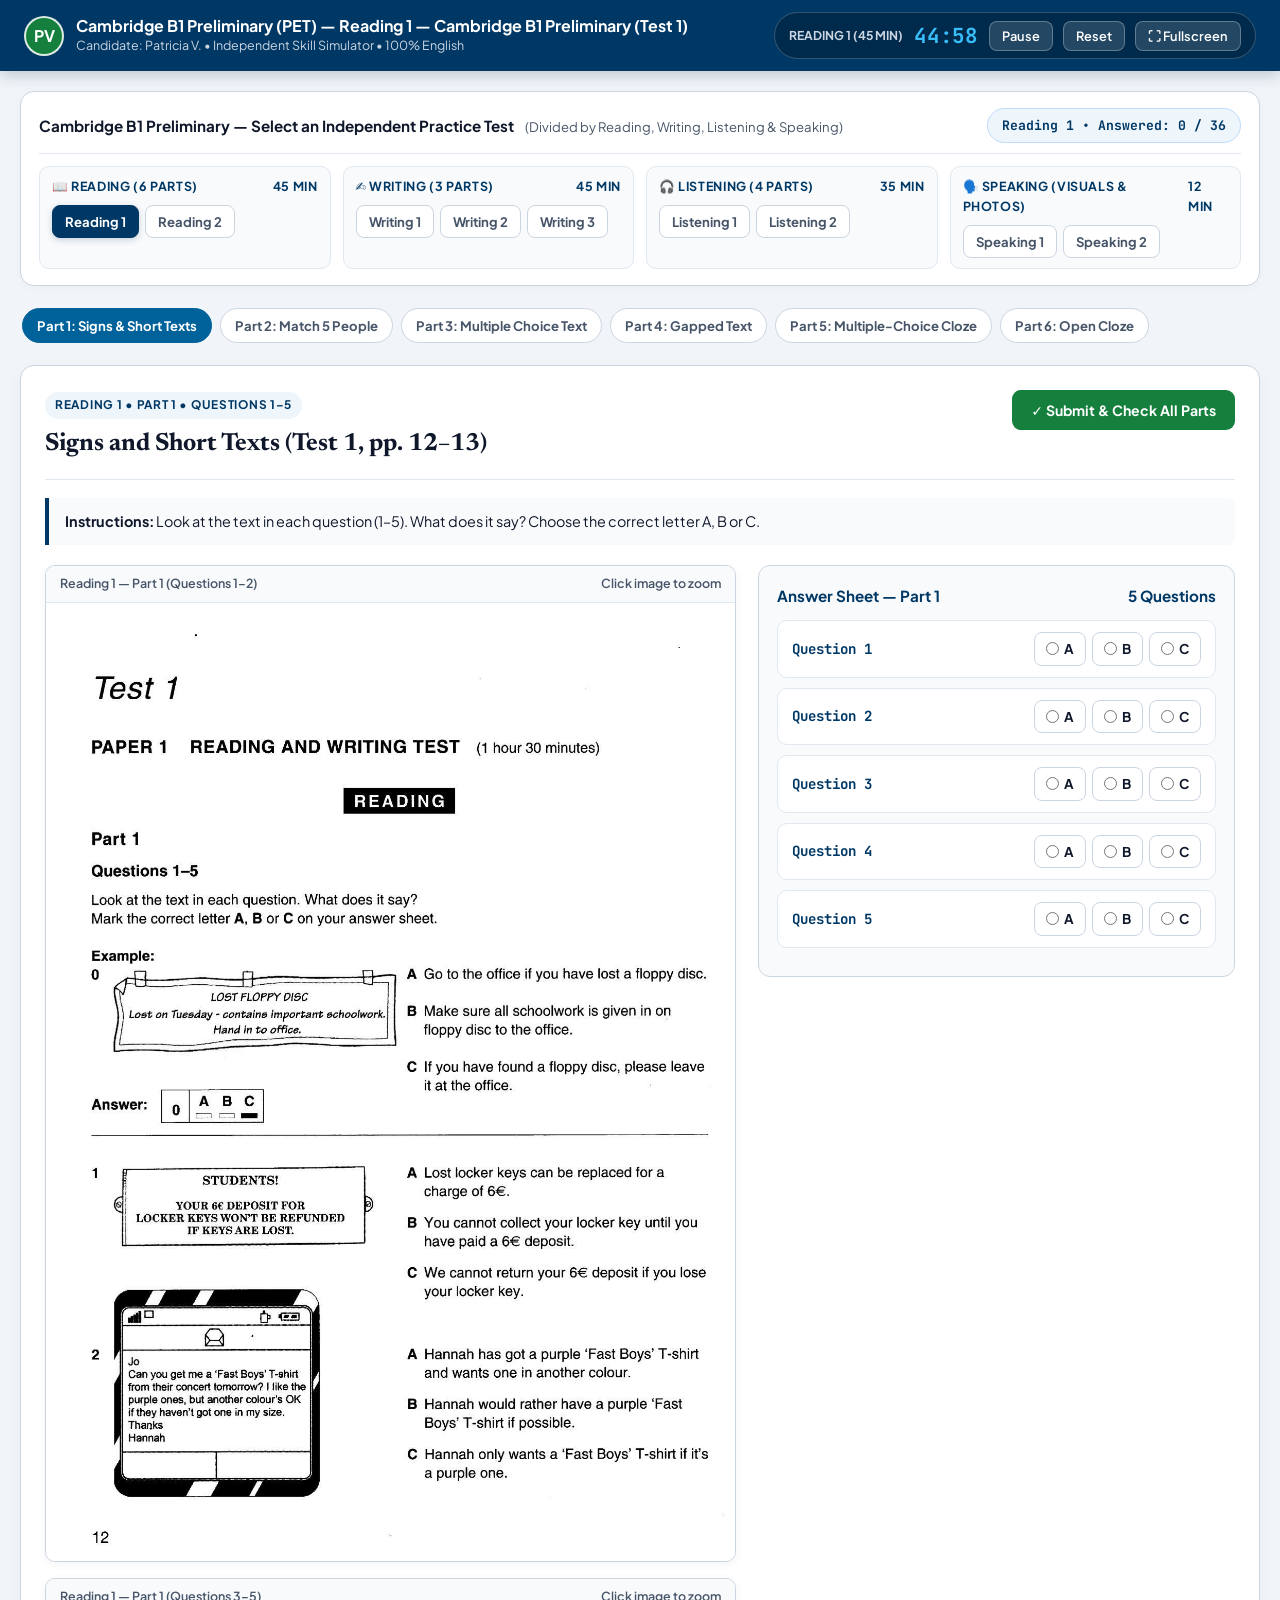
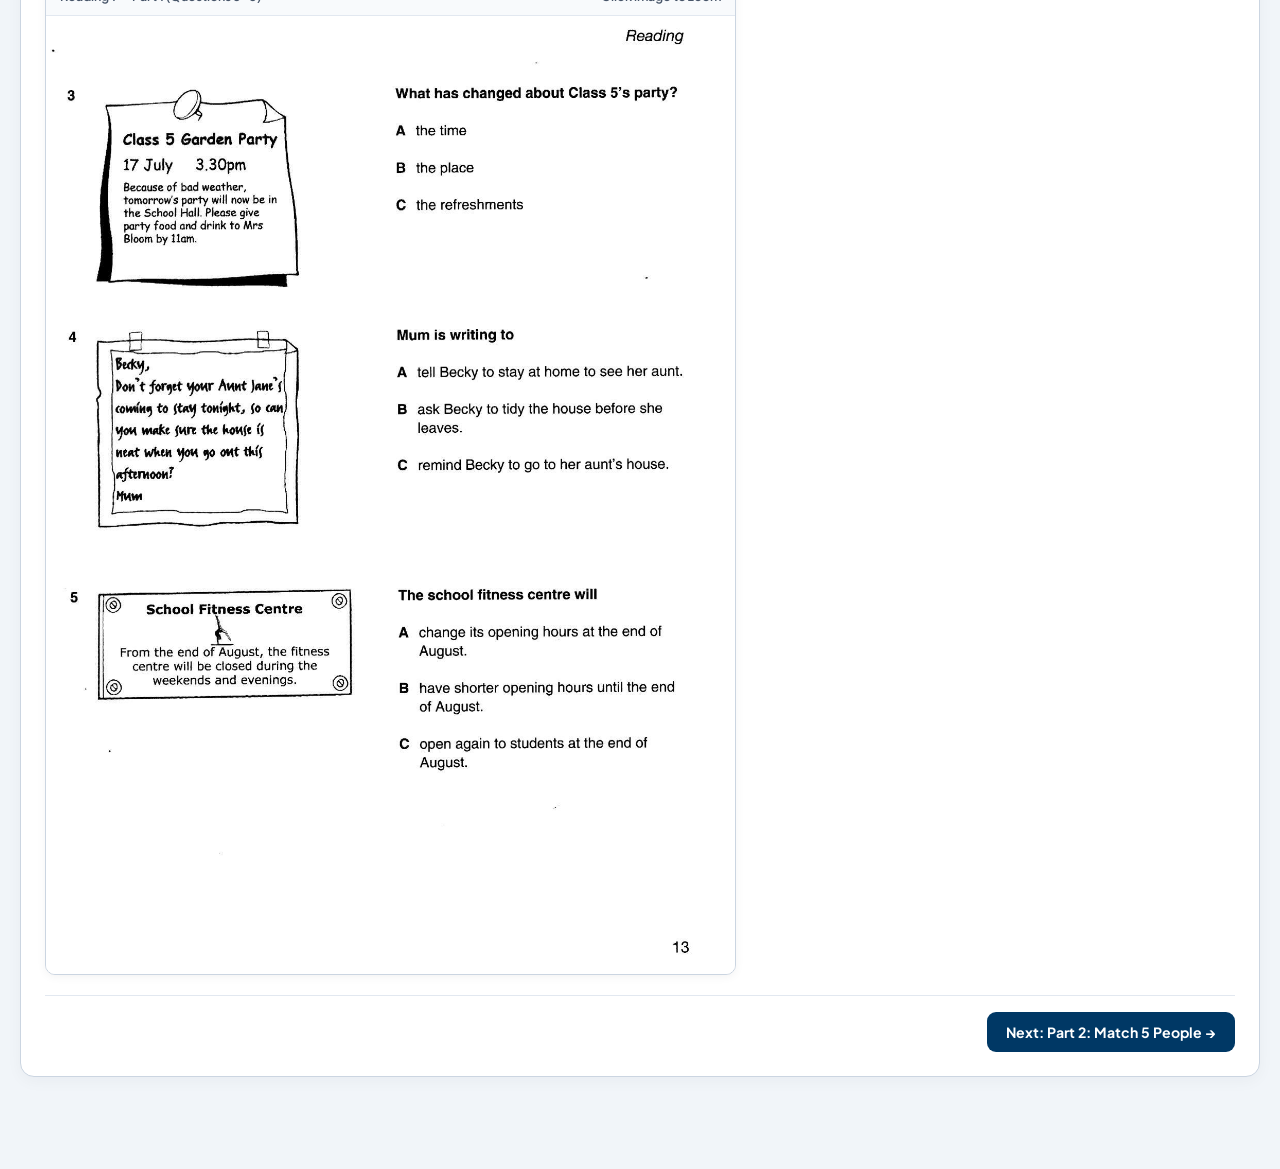
==== commit ad37f0c3: "Split simulator by Reading (1-2), Writing (1-3), Listening (1-2), and Speaking (1-2 with colour phot" ====
--- a/pet-simulator.html
+++ b/pet-simulator.html
@@ -3,7 +3,7 @@
 <head>
   <meta charset="UTF-8">
   <meta name="viewport" content="width=device-width, initial-scale=1.0">
-  <title>Cambridge B1 Preliminary (PET) Practice Exam | Reading &amp; Writing</title>
+  <title>Cambridge B1 Preliminary (PET) Simulator | Reading • Writing • Listening • Speaking</title>
   <link rel="preconnect" href="https://fonts.googleapis.com">
   <link rel="preconnect" href="https://fonts.gstatic.com" crossorigin>
   <link href="https://fonts.googleapis.com/css2?family=Newsreader:ital,opsz,wght@0,6..72,400;0,6..72,600;0,6..72,700;1,6..72,400&family=Plus+Jakarta+Sans:wght@400;500;600;700&family=JetBrains+Mono:wght@400;600;700&display=swap" rel="stylesheet">
@@ -15,10 +15,8 @@
       --cambridge-soft: #eef5fb;
       --green: #15803d;
       --green-soft: #dcfce7;
-      --green-border: #86efac;
       --red: #dc2626;
       --red-soft: #fee2e2;
-      --red-border: #fca5a5;
       --amber: #b45309;
       --amber-soft: #fef3c7;
       --ink: #0f172a;
@@ -77,25 +75,18 @@
       flex-shrink: 0;
     }
 
-    .brand-title {
-      font-weight: 700;
-      font-size: 1rem;
-      line-height: 1.25;
-    }
-
-    .brand-sub {
-      font-size: 0.78rem;
-      color: #cbd5e1;
-    }
+    .brand-title { font-weight: 700; font-size: 1rem; line-height: 1.25; }
+    .brand-sub { font-size: 0.78rem; color: #cbd5e1; }
 
     .timer-cluster {
       display: flex;
       align-items: center;
-      gap: 12px;
+      gap: 10px;
       background: rgba(0, 0, 0, 0.25);
       border: 1px solid rgba(255, 255, 255, 0.2);
       padding: 6px 14px;
       border-radius: 999px;
+      flex-wrap: wrap;
     }
 
     .timer-clock {
@@ -128,76 +119,109 @@
       font-family: var(--font-sans);
       transition: background 0.15s ease;
     }
-
     .bar-btn:hover { background: rgba(255, 255, 255, 0.25); }
 
-    /* Main Full-Page Wrapper */
     .exam-shell {
-      max-width: 1320px;
-      margin: 22px auto;
+      max-width: 1340px;
+      margin: 20px auto;
       padding: 0 20px;
     }
 
-    /* Paper Switcher Tabs (Reading vs Writing) */
-    .paper-switcher {
+    /* 4-Skill Separated Simulator Hub */
+    .simulator-hub {
+      background: var(--paper);
+      border: 1px solid var(--border);
+      border-radius: 14px;
+      padding: 16px 18px;
+      margin-bottom: 18px;
+      box-shadow: 0 2px 10px rgba(15, 23, 42, 0.03);
+    }
+
+    .hub-top-row {
       display: flex;
+      justify-content: space-between;
+      align-items: center;
+      flex-wrap: wrap;
       gap: 10px;
-      background: var(--paper);
-      padding: 8px;
-      border-radius: 12px;
+      margin-bottom: 12px;
+      padding-bottom: 10px;
+      border-bottom: 1px solid #e2e8f0;
+    }
+
+    .skills-grid-4 {
+      display: grid;
+      grid-template-columns: repeat(auto-fit, minmax(265px, 1fr));
+      gap: 12px;
+    }
+
+    .skill-group-box {
+      background: #f8fafc;
+      border: 1px solid #e2e8f0;
+      border-radius: 10px;
+      padding: 10px 12px;
+    }
+
+    .skill-group-title {
+      font-size: 0.78rem;
+      font-weight: 700;
+      text-transform: uppercase;
+      letter-spacing: 0.05em;
+      color: var(--cambridge-navy);
+      margin-bottom: 8px;
+      display: flex;
+      justify-content: space-between;
+      align-items: center;
+    }
+
+    .exam-pills-row {
+      display: flex;
+      gap: 6px;
+      flex-wrap: wrap;
+    }
+
+    .exam-select-btn {
+      padding: 7px 12px;
+      border-radius: 8px;
       border: 1px solid var(--border);
-      margin-bottom: 18px;
-      flex-wrap: wrap;
-      align-items: center;
-      justify-content: space-between;
-    }
-
-    .paper-tabs-left {
-      display: flex;
-      gap: 8px;
-      flex-wrap: wrap;
-      flex: 1;
-    }
-
-    .paper-btn {
-      padding: 11px 18px;
-      border-radius: 9px;
-      border: 1px solid transparent;
-      background: transparent;
+      background: #ffffff;
+      font-family: var(--font-sans);
+      font-size: 0.82rem;
       font-weight: 700;
-      font-size: 0.92rem;
       color: var(--muted);
       cursor: pointer;
-      font-family: var(--font-sans);
       transition: all 0.15s ease;
     }
 
-    .paper-btn:hover { color: var(--ink); background: #f8fafc; }
-
-    .paper-btn.active {
-      background-color: var(--cambridge-navy);
+    .exam-select-btn:hover {
+      border-color: var(--cambridge-navy);
+      color: var(--cambridge-navy);
+    }
+
+    .exam-select-btn.active {
+      background: var(--cambridge-navy);
+      border-color: var(--cambridge-navy);
       color: #ffffff;
-      box-shadow: 0 2px 8px rgba(0, 56, 101, 0.2);
+      box-shadow: 0 2px 6px rgba(0, 56, 101, 0.2);
     }
 
     .progress-pill {
       font-family: var(--font-mono);
       font-size: 0.82rem;
-      font-weight: 600;
+      font-weight: 700;
       background: var(--cambridge-soft);
       color: var(--cambridge-navy);
-      padding: 7px 14px;
+      padding: 6px 14px;
       border-radius: 999px;
       border: 1px solid #bfdbfe;
     }
 
-    /* Sub-Part Navigation Strip (Reading Parts 1–6) */
+    /* Sub-Part Navigation Strip */
     .parts-nav {
       display: flex;
       gap: 8px;
       overflow-x: auto;
       padding: 4px 2px 14px 2px;
-      margin-bottom: 10px;
+      margin-bottom: 8px;
     }
 
     .part-pill {
@@ -221,12 +245,7 @@
       color: #ffffff;
     }
 
-    /* Panes */
-    .paper-pane { display: none; }
-    .paper-pane.active { display: block; }
-
-    .part-section {
-      display: none;
+    .part-card {
       background: var(--paper);
       border: 1px solid var(--border);
       border-radius: 14px;
@@ -234,8 +253,6 @@
       box-shadow: 0 4px 16px rgba(15, 23, 42, 0.04);
       margin-bottom: 20px;
     }
-
-    .part-section.active { display: block; }
 
     .part-header {
       display: flex;
@@ -261,10 +278,7 @@
       margin-bottom: 6px;
     }
 
-    .part-tag.supplement {
-      background: var(--amber-soft);
-      color: var(--amber);
-    }
+    .part-tag.supplement { background: var(--amber-soft); color: var(--amber); }
 
     .part-header h2 {
       font-family: var(--font-serif);
@@ -283,7 +297,6 @@
       margin-bottom: 20px;
     }
 
-    /* Split Screen: Authentic Exam Page Left, Answer Sheet Right */
     .split-exam-grid {
       display: grid;
       grid-template-columns: 1fr;
@@ -293,7 +306,7 @@
 
     @media (min-width: 960px) {
       .split-exam-grid {
-        grid-template-columns: 1.45fr 0.95fr;
+        grid-template-columns: 1.42fr 0.98fr;
       }
     }
 
@@ -352,20 +365,12 @@
       background: var(--paper);
       border: 1px solid #e2e8f0;
       border-radius: 10px;
-      padding: 12px 14px;
+      padding: 11px 14px;
       margin-bottom: 10px;
-      transition: border-color 0.15s ease;
-    }
-
-    .q-row.correct {
-      border-color: var(--green);
-      background-color: #f0fdf4;
-    }
-
-    .q-row.incorrect {
-      border-color: var(--red);
-      background-color: #fef2f2;
-    }
+    }
+
+    .q-row.correct { border-color: var(--green); background-color: #f0fdf4; }
+    .q-row.incorrect { border-color: var(--red); background-color: #fef2f2; }
 
     .q-row-top {
       display: flex;
@@ -382,27 +387,21 @@
       color: var(--cambridge-navy);
     }
 
-    .choice-pills {
-      display: flex;
-      gap: 6px;
-      flex-wrap: wrap;
-    }
+    .choice-pills { display: flex; gap: 6px; flex-wrap: wrap; }
 
     .choice-label {
       display: inline-flex;
       align-items: center;
       gap: 5px;
-      padding: 6px 12px;
+      padding: 5px 11px;
       border-radius: 8px;
       border: 1px solid var(--border);
       background: #ffffff;
       font-weight: 700;
-      font-size: 0.85rem;
+      font-size: 0.84rem;
       cursor: pointer;
       user-select: none;
-      transition: all 0.12s ease;
-    }
-
+    }
     .choice-label:hover { border-color: var(--cambridge-navy); background: var(--cambridge-soft); }
     .choice-label input { accent-color: var(--cambridge-navy); cursor: pointer; }
 
@@ -412,10 +411,10 @@
       border: 1px solid var(--border);
       font-family: var(--font-sans);
       font-weight: 700;
-      font-size: 0.88rem;
+      font-size: 0.86rem;
       background: #ffffff;
       color: var(--ink);
-      min-width: 110px;
+      min-width: 115px;
       cursor: pointer;
     }
 
@@ -424,13 +423,12 @@
       border-radius: 8px;
       border: 1.5px solid var(--border);
       font-family: var(--font-mono);
-      font-size: 0.92rem;
+      font-size: 0.9rem;
       font-weight: 600;
-      width: 150px;
+      width: 155px;
       background: #ffffff;
       color: var(--ink);
     }
-
     .gap-input:focus {
       outline: none;
       border-color: var(--cambridge-blue);
@@ -443,11 +441,9 @@
       margin-top: 6px;
       display: none;
     }
-
     .q-row.correct .q-feedback { display: block; color: var(--green); }
     .q-row.incorrect .q-feedback { display: block; color: var(--red); }
 
-    /* Clean Reading Passage Box (Parts 4 & 6) */
     .passage-box {
       background: #ffffff;
       border: 1px solid var(--border);
@@ -510,9 +506,7 @@
       border-bottom: 1px solid #e2e8f0;
       font-size: 0.9rem;
     }
-
     .sentence-opt:last-child { border-bottom: none; }
-
     .sentence-letter {
       font-family: var(--font-mono);
       font-weight: 700;
@@ -520,66 +514,25 @@
       min-width: 24px;
     }
 
-    /* Test 1 / Test 2 Toggle inside Part 1 */
-    .sub-toggle-bar {
-      display: inline-flex;
-      gap: 6px;
-      background: #e2e8f0;
-      padding: 4px;
-      border-radius: 10px;
-    }
-
-    .sub-toggle-btn {
-      border: none;
-      background: transparent;
-      padding: 6px 12px;
-      border-radius: 7px;
-      font-size: 0.8rem;
-      font-weight: 700;
-      color: var(--muted);
-      cursor: pointer;
-      font-family: var(--font-sans);
-    }
-
-    .sub-toggle-btn.active {
-      background: #ffffff;
-      color: var(--cambridge-navy);
-      box-shadow: 0 1px 4px rgba(0,0,0,0.1);
-    }
-
-    /* Action Buttons */
     .btn {
       display: inline-flex;
       align-items: center;
       justify-content: center;
       gap: 8px;
-      padding: 11px 18px;
+      padding: 10px 18px;
       border-radius: 9px;
       border: 1px solid transparent;
       font-family: var(--font-sans);
       font-weight: 700;
-      font-size: 0.9rem;
+      font-size: 0.88rem;
       cursor: pointer;
       transition: all 0.15s ease;
     }
-
-    .btn-primary {
-      background: var(--cambridge-navy);
-      color: #ffffff;
-    }
+    .btn-primary { background: var(--cambridge-navy); color: #ffffff; }
     .btn-primary:hover { background: var(--cambridge-navy-dark); }
-
-    .btn-green {
-      background: var(--green);
-      color: #ffffff;
-    }
+    .btn-green { background: var(--green); color: #ffffff; }
     .btn-green:hover { background: #166534; }
-
-    .btn-outline {
-      background: #ffffff;
-      color: var(--ink);
-      border-color: var(--border);
-    }
+    .btn-outline { background: #ffffff; color: var(--ink); border-color: var(--border); }
     .btn-outline:hover { background: #f8fafc; border-color: var(--cambridge-navy); }
 
     .part-footer-nav {
@@ -599,11 +552,10 @@
       background: #ffffff;
       border: 2px solid var(--cambridge-navy);
       border-radius: 14px;
-      padding: 24px;
-      margin-bottom: 22px;
+      padding: 22px;
+      margin-bottom: 20px;
       box-shadow: 0 8px 24px rgba(0, 56, 101, 0.12);
     }
-
     .score-card.visible { display: block; }
 
     .score-top {
@@ -612,21 +564,20 @@
       align-items: center;
       flex-wrap: wrap;
       gap: 14px;
-      margin-bottom: 16px;
+      margin-bottom: 14px;
     }
 
     .score-big {
       font-family: var(--font-mono);
-      font-size: 2.1rem;
+      font-size: 2rem;
       font-weight: 700;
       color: var(--cambridge-navy);
     }
 
     .score-breakdown-grid {
       display: grid;
-      grid-template-columns: repeat(auto-fit, minmax(150px, 1fr));
+      grid-template-columns: repeat(auto-fit, minmax(145px, 1fr));
       gap: 10px;
-      margin-top: 12px;
     }
 
     .part-score-chip {
@@ -636,19 +587,8 @@
       padding: 10px 12px;
       text-align: center;
     }
-
-    .part-score-chip .lbl { font-size: 0.76rem; color: var(--muted); font-weight: 600; }
-    .part-score-chip .val { font-family: var(--font-mono); font-size: 1.05rem; font-weight: 700; color: var(--ink); margin-top: 2px; }
-
-    /* Writing Paper Editor */
-    .writing-card {
-      background: var(--paper);
-      border: 1px solid var(--border);
-      border-radius: 14px;
-      padding: 24px;
-      margin-bottom: 20px;
-      box-shadow: 0 4px 16px rgba(15, 23, 42, 0.04);
-    }
+    .part-score-chip .lbl { font-size: 0.75rem; color: var(--muted); font-weight: 600; }
+    .part-score-chip .val { font-family: var(--font-mono); font-size: 1.02rem; font-weight: 700; color: var(--ink); margin-top: 2px; }
 
     .writing-textarea {
       width: 100%;
@@ -662,7 +602,6 @@
       resize: vertical;
       margin-top: 10px;
     }
-
     .writing-textarea:focus {
       outline: none;
       border-color: var(--cambridge-blue);
@@ -679,9 +618,36 @@
       background: #f1f5f9;
       color: var(--muted);
     }
-
     .word-counter.ideal { background: var(--green-soft); color: var(--green); }
     .word-counter.warn { background: var(--amber-soft); color: var(--amber); }
+
+    /* Listening Audio Bar */
+    .listening-audio-bar {
+      background: linear-gradient(135deg, #003865 0%, #0f172a 100%);
+      color: #ffffff;
+      border-radius: 12px;
+      padding: 16px 20px;
+      margin-bottom: 18px;
+      display: flex;
+      justify-content: space-between;
+      align-items: center;
+      flex-wrap: wrap;
+      gap: 14px;
+    }
+
+    /* Speaking 1-Minute Photo Timer Box */
+    .speaking-stopwatch-box {
+      background: var(--cambridge-soft);
+      border: 1px solid #bfdbfe;
+      border-radius: 10px;
+      padding: 14px 16px;
+      margin-bottom: 14px;
+      display: flex;
+      justify-content: space-between;
+      align-items: center;
+      flex-wrap: wrap;
+      gap: 10px;
+    }
 
     /* Lightbox Zoom */
     .zoom-modal {
@@ -689,7 +655,7 @@
       position: fixed;
       inset: 0;
       z-index: 999;
-      background: rgba(15, 23, 42, 0.85);
+      background: rgba(15, 23, 42, 0.86);
       align-items: center;
       justify-content: center;
       padding: 20px;
@@ -715,7 +681,6 @@
       cursor: pointer;
     }
 
-    /* Toast */
     .sim-toast {
       position: fixed;
       bottom: 22px;
@@ -743,468 +708,103 @@
     <div class="brand-block">
       <div class="avatar-circle">PV</div>
       <div>
-        <div class="brand-title">Cambridge B1 Preliminary (PET) — Practice Examination</div>
-        <div class="brand-sub">Candidate: Patricia V. &bull; Reading (6 Parts) &amp; Writing &bull; Official 45-Minute Timer</div>
+        <div class="brand-title" id="topBarExamTitle">Cambridge B1 Preliminary (PET) — Reading 1</div>
+        <div class="brand-sub">Candidate: Patricia V. &bull; Independent Skill Simulator &bull; 100% English</div>
       </div>
     </div>
 
     <div class="timer-cluster">
-      <span id="timerPaperLabel" style="font-size: 0.78rem; color: #cbd5e1; font-weight: 600;">READING</span>
+      <span id="timerPaperLabel" style="font-size: 0.76rem; color: #cbd5e1; font-weight: 700;">READING 1 (45 MIN)</span>
       <div class="timer-clock" id="examTimerClock">45:00</div>
       <button type="button" class="bar-btn" id="btnToggleTimer" onclick="toggleTimer()">Pause</button>
       <button type="button" class="bar-btn" onclick="resetTimer()">Reset</button>
-      <button type="button" class="bar-btn" id="btnFullscreen" onclick="toggleFullscreen()">⛶ Fullscreen</button>
+      <button type="button" class="bar-btn" onclick="toggleFullscreen()">⛶ Fullscreen</button>
     </div>
   </header>
 
   <main class="exam-shell">
 
-    <!-- PAPER SWITCHER -->
-    <div class="paper-switcher">
-      <div class="paper-tabs-left">
-        <button type="button" class="paper-btn active" id="tabReading" onclick="switchPaper('reading')">
-          📖 Reading Paper — 6 Parts (45 min)
-        </button>
-        <button type="button" class="paper-btn" id="tabWriting" onclick="switchPaper('writing')">
-          ✍️ Writing Paper — 3 Parts (45 min)
-        </button>
+    <!-- 4-SKILL SEPARATED SIMULATOR SELECTOR HUB -->
+    <section class="simulator-hub">
+      <div class="hub-top-row">
+        <div>
+          <strong style="font-size: 0.95rem; color: var(--ink);">Cambridge B1 Preliminary — Select an Independent Practice Test</strong>
+          <span style="font-size: 0.82rem; color: var(--muted); margin-left: 8px;">(Divided by Reading, Writing, Listening &amp; Speaking)</span>
+        </div>
+        <div class="progress-pill" id="activeProgressPill">Reading 1</div>
       </div>
-      <div class="progress-pill" id="readingProgressPill">Answered: 0 / 36</div>
-    </div>
-
-    <!-- ================================================================
-         PAPER 1: READING (6 PARTS)
-         ================================================================ -->
-    <div class="paper-pane active" id="paneReading">
-
-      <!-- READING SCORE SUMMARY (SHOWN AFTER SUBMIT) -->
-      <div class="score-card" id="readingScoreCard">
-        <div class="score-top">
-          <div>
-            <span class="part-tag" style="margin-bottom: 4px;">Official Reading Assessment</span>
-            <h2 style="font-family: var(--font-serif); font-size: 1.55rem; margin: 0;">Your Reading Paper Results</h2>
-            <p id="readingBandFeedback" style="color: var(--muted); font-size: 0.92rem; margin-top: 4px;"></p>
+
+      <div class="skills-grid-4">
+        <!-- 1. READING -->
+        <div class="skill-group-box">
+          <div class="skill-group-title">
+            <span>📖 Reading (6 Parts)</span>
+            <span>45 min</span>
           </div>
-          <div style="text-align: right;">
-            <div class="score-big" id="readingScoreBig">0 / 36</div>
-            <div id="readingPercentText" style="font-weight: 700; color: var(--green); font-size: 0.9rem;">0%</div>
+          <div class="exam-pills-row">
+            <button type="button" class="exam-select-btn active" data-exam-btn="reading-1" onclick="loadExam('reading-1')">Reading 1</button>
+            <button type="button" class="exam-select-btn" data-exam-btn="reading-2" onclick="loadExam('reading-2')">Reading 2</button>
           </div>
         </div>
-        <div class="score-breakdown-grid" id="readingBreakdownGrid"></div>
-      </div>
-
-      <!-- READING PARTS 1–6 PILLS -->
-      <nav class="parts-nav" id="readingPartsNav">
-        <button type="button" class="part-pill active" data-part="1" onclick="switchReadingPart(1)">Part 1: Signs &amp; Short Texts</button>
-        <button type="button" class="part-pill" data-part="2" onclick="switchReadingPart(2)">Part 2: Match 5 People to 8 Texts</button>
-        <button type="button" class="part-pill" data-part="3" onclick="switchReadingPart(3)">Part 3: Multiple Choice Text</button>
-        <button type="button" class="part-pill" data-part="4" onclick="switchReadingPart(4)">Part 4: Gapped Text (Sentences)</button>
-        <button type="button" class="part-pill" data-part="5" onclick="switchReadingPart(5)">Part 5: Multiple-Choice Cloze</button>
-        <button type="button" class="part-pill" data-part="6" onclick="switchReadingPart(6)">Part 6: Open Cloze (Write 1 Word)</button>
-      </nav>
-
-      <!-- ================= PART 1: SIGNS AND SHORT TEXTS ================= -->
-      <section class="part-section active" id="readingPart1">
-        <div class="part-header">
-          <div>
-            <span class="part-tag">Reading Part 1 &bull; Questions 1–5 &bull; Cambridge Preliminary English Test 1</span>
-            <h2>Signs and Short Texts</h2>
+
+        <!-- 2. WRITING -->
+        <div class="skill-group-box">
+          <div class="skill-group-title">
+            <span>✍️ Writing (3 Parts)</span>
+            <span>45 min</span>
           </div>
-          <div class="sub-toggle-bar" role="group" aria-label="Choose Test 1 or Test 2">
-            <button type="button" class="sub-toggle-btn active" id="btnP1Test1" onclick="switchPart1Test('t1')">Test 1 (pp. 12–13)</button>
-            <button type="button" class="sub-toggle-btn" id="btnP1Test2" onclick="switchPart1Test('t2')">Test 2 (pp. 32–33)</button>
+          <div class="exam-pills-row">
+            <button type="button" class="exam-select-btn" data-exam-btn="writing-1" onclick="loadExam('writing-1')">Writing 1</button>
+            <button type="button" class="exam-select-btn" data-exam-btn="writing-2" onclick="loadExam('writing-2')">Writing 2</button>
+            <button type="button" class="exam-select-btn" data-exam-btn="writing-3" onclick="loadExam('writing-3')">Writing 3</button>
           </div>
         </div>
 
-        <div class="part-instructions">
-          <strong>Instructions:</strong> Look at the text in each question (1–5). What does it say? Choose the correct letter <strong>A, B or C</strong> on the answer sheet. Click any exam sheet image to zoom in.
-        </div>
-
-        <div class="split-exam-grid">
-          <div class="exam-sheets-col">
-            <div class="scan-frame">
-              <div class="scan-caption">
-                <span id="p1Img1Caption">Test 1 — Reading Part 1 (Questions 1–2)</span>
-                <span>Click image to zoom</span>
-              </div>
-              <img id="p1Img1" src="assets/exam-pages/t1_part1_p1.jpg" alt="Cambridge PET Reading Part 1 Page 1" onclick="openZoom(this.src)">
-            </div>
-            <div class="scan-frame">
-              <div class="scan-caption">
-                <span id="p1Img2Caption">Test 1 — Reading Part 1 (Questions 3–5)</span>
-                <span>Click image to zoom</span>
-              </div>
-              <img id="p1Img2" src="assets/exam-pages/t1_part1_p2.jpg" alt="Cambridge PET Reading Part 1 Page 2" onclick="openZoom(this.src)">
-            </div>
+        <!-- 3. LISTENING -->
+        <div class="skill-group-box">
+          <div class="skill-group-title">
+            <span>🎧 Listening (4 Parts)</span>
+            <span>35 min</span>
           </div>
-
-          <div class="answer-sheet-col">
-            <div class="answer-sheet-title">
-              <span>Answer Sheet — Part 1 (<span id="p1ActiveTestLabel">Test 1</span>)</span>
-              <span>5 Questions</span>
-            </div>
-            <div id="part1QuestionsBox"></div>
+          <div class="exam-pills-row">
+            <button type="button" class="exam-select-btn" data-exam-btn="listening-1" onclick="loadExam('listening-1')">Listening 1</button>
+            <button type="button" class="exam-select-btn" data-exam-btn="listening-2" onclick="loadExam('listening-2')">Listening 2</button>
           </div>
         </div>
 
-        <div class="part-footer-nav">
-          <span style="font-size: 0.84rem; color: var(--muted);">Source: Cambridge Preliminary English Test 1 (Official Answer Key verified)</span>
-          <button type="button" class="btn btn-primary" onclick="switchReadingPart(2)">Next: Reading Part 2 →</button>
-        </div>
-      </section>
-
-      <!-- ================= PART 2: MATCH 5 PEOPLE TO 8 TEXTS ================= -->
-      <section class="part-section" id="readingPart2">
-        <div class="part-header">
-          <div>
-            <span class="part-tag">Reading Part 2 &bull; Questions 6–10 &bull; Cambridge Preliminary English Test 1</span>
-            <h2>Matching: 5 People to 8 Texts (Short Art Courses)</h2>
+        <!-- 4. SPEAKING -->
+        <div class="skill-group-box">
+          <div class="skill-group-title">
+            <span>🗣️ Speaking (Visuals &amp; Photos)</span>
+            <span>12 min</span>
           </div>
-        </div>
-
-        <div class="part-instructions">
-          <strong>Instructions:</strong> The five young people (6–10) all want to do an art course during their school holidays. Read the descriptions of eight short art courses (<strong>A–H</strong>) and select the most suitable course for each person.
-        </div>
-
-        <div class="split-exam-grid">
-          <div class="exam-sheets-col">
-            <div class="scan-frame">
-              <div class="scan-caption">
-                <span>Test 1 — Reading Part 2: People (Questions 6–10)</span>
-                <span>Click image to zoom</span>
-              </div>
-              <img src="assets/exam-pages/t1_part2_people.jpg" alt="Reading Part 2 People" onclick="openZoom(this.src)">
-            </div>
-            <div class="scan-frame">
-              <div class="scan-caption">
-                <span>Test 1 — Reading Part 2: Eight Short Art Courses (A–H)</span>
-                <span>Click image to zoom</span>
-              </div>
-              <img src="assets/exam-pages/t1_part2_texts.jpg" alt="Reading Part 2 Texts A to H" onclick="openZoom(this.src)">
-            </div>
-          </div>
-
-          <div class="answer-sheet-col">
-            <div class="answer-sheet-title">
-              <span>Answer Sheet — Part 2</span>
-              <span>Match A–H</span>
-            </div>
-            <div id="part2QuestionsBox"></div>
-          </div>
-        </div>
-
-        <div class="part-footer-nav">
-          <button type="button" class="btn btn-outline" onclick="switchReadingPart(1)">← Back to Part 1</button>
-          <button type="button" class="btn btn-primary" onclick="switchReadingPart(3)">Next: Reading Part 3 →</button>
-        </div>
-      </section>
-
-      <!-- ================= PART 3: LONG TEXT + MULTIPLE CHOICE ================= -->
-      <section class="part-section" id="readingPart3">
-        <div class="part-header">
-          <div>
-            <span class="part-tag">Reading Part 3 &bull; Questions 21–25 &bull; Cambridge Preliminary English Test 1</span>
-            <h2>Long Text &amp; Multiple-Choice Questions</h2>
-          </div>
-        </div>
-
-        <div class="part-instructions">
-          <strong>Instructions:</strong> Read the essay and questions <strong>21–25</strong> below (numbered as on the original Cambridge sheet). For each question, choose the correct letter <strong>A, B, C or D</strong>.
-        </div>
-
-        <div class="split-exam-grid">
-          <div class="exam-sheets-col">
-            <div class="scan-frame">
-              <div class="scan-caption">
-                <span>Test 1 — Reading Text &amp; Question 21</span>
-                <span>Click image to zoom</span>
-              </div>
-              <img src="assets/exam-pages/t1_part3_mc_p1.jpg" alt="Reading Part 3 Long Text Page 1" onclick="openZoom(this.src)">
-            </div>
-            <div class="scan-frame">
-              <div class="scan-caption">
-                <span>Test 1 — Questions 22–25</span>
-                <span>Click image to zoom</span>
-              </div>
-              <img src="assets/exam-pages/t1_part3_mc_p2.jpg" alt="Reading Part 3 Multiple Choice Page 2" onclick="openZoom(this.src)">
-            </div>
-          </div>
-
-          <div class="answer-sheet-col">
-            <div class="answer-sheet-title">
-              <span>Answer Sheet — Part 3</span>
-              <span>Choose A–D</span>
-            </div>
-            <div id="part3QuestionsBox"></div>
-          </div>
-        </div>
-
-        <div class="part-footer-nav">
-          <button type="button" class="btn btn-outline" onclick="switchReadingPart(2)">← Back to Part 2</button>
-          <button type="button" class="btn btn-primary" onclick="switchReadingPart(4)">Next: Reading Part 4 →</button>
-        </div>
-      </section>
-
-      <!-- ================= PART 4: GAPPED TEXT (CHOOSE SENTENCE A–H) ================= -->
-      <section class="part-section" id="readingPart4">
-        <div class="part-header">
-          <div>
-            <span class="part-tag supplement">Reading Part 4 &bull; Questions 16–20 &bull; 2020+ B1 Preliminary Format Supplement</span>
-            <h2>Gapped Text: Choose the Correct Sentence</h2>
-          </div>
-        </div>
-
-        <div class="part-instructions">
-          <strong>Instructions:</strong> Five sentences have been removed from the article below. For each question (<strong>16–20</strong>), choose the correct sentence (<strong>A–H</strong>) to fill each gap. There are <strong>three extra sentences</strong> which you do not need to use.
-        </div>
-
-        <div class="split-exam-grid">
-          <div class="exam-sheets-col">
-            <article class="passage-box">
-              <h3>The Saturday Bike Club</h3>
-              <div class="passage-byline">by Clara Bennett, aged 15</div>
-
-              <p>Last autumn, my older brother Leo noticed that dozens of rusty bicycles were sitting unused in our neighbours' garages. Most of them only needed simple repairs, such as new inner tubes or oiled chains. <span class="gap-badge">16</span> We asked the local community centre if we could borrow their courtyard every Saturday morning, and the manager immediately agreed.</p>
-
-              <p>Before our first session, we worried that nobody would turn up. On Saturday at nine o'clock, however, ten people were already waiting outside the gate with their bikes. <span class="gap-badge">17</span> Fortunately, two retired mechanics who lived nearby offered to teach us how to adjust brakes and gears properly.</p>
-
-              <p>Over the next few months, the workshop grew busier and friendlier. Teenagers, parents, and elderly cyclists all worked side by side, sharing spanners and advice. <span class="gap-badge">18</span> Seeing someone ride away smiling on a bike that had been forgotten for years is always the best moment of my week.</p>
-
-              <p>Keeping the club completely free has not always been easy because replacement cables and tyres can be expensive. <span class="gap-badge">19</span> Thanks to their generosity, we now have a full cupboard of spare parts ready for anyone who needs them.</p>
-
-              <p>Next spring, our school wants to set up a second repair stand during lunchtime so students can cycle to class safely. <span class="gap-badge">20</span> Even if I eventually move away for university, I know the project will keep rolling without me.</p>
-
-              <div class="sentences-bank">
-                <h4>Removed Sentences (Choose 5 from A–H)</h4>
-                <div class="sentence-opt"><span class="sentence-letter">A</span><span>To solve this, a cycle shop in the town centre agreed to donate leftover equipment every month.</span></div>
-                <div class="sentence-opt"><span class="sentence-letter">B</span><span>Although we were thrilled to see so many visitors, we quickly realised we didn't know enough to repair every problem alone.</span></div>
-                <div class="sentence-opt"><span class="sentence-letter">C</span><span>Because the winter weather was unusually dry, we rarely had to cancel a meeting.</span></div>
-                <div class="sentence-opt"><span class="sentence-letter">D</span><span>Several younger classmates have already volunteered to run it once I finish my final exams.</span></div>
-                <div class="sentence-opt"><span class="sentence-letter">E</span><span>So we decided to start a free weekend workshop to help people fix them.</span></div>
-                <div class="sentence-opt"><span class="sentence-letter">F</span><span>My bicycle had actually been stolen from the station two summers earlier.</span></div>
-                <div class="sentence-opt"><span class="sentence-letter">G</span><span>Instead of simply handing over their bikes, most visitors stayed to learn how to do the work themselves.</span></div>
-                <div class="sentence-opt"><span class="sentence-letter">H</span><span>He had never enjoyed cycling to work until the new bridge opened.</span></div>
-              </div>
-            </article>
-          </div>
-
-          <div class="answer-sheet-col">
-            <div class="answer-sheet-title">
-              <span>Answer Sheet — Part 4</span>
-              <span>Choose A–H</span>
-            </div>
-            <div id="part4QuestionsBox"></div>
-          </div>
-        </div>
-
-        <div class="part-footer-nav">
-          <button type="button" class="btn btn-outline" onclick="switchReadingPart(3)">← Back to Part 3</button>
-          <button type="button" class="btn btn-primary" onclick="switchReadingPart(5)">Next: Reading Part 5 →</button>
-        </div>
-      </section>
-
-      <!-- ================= PART 5: MULTIPLE-CHOICE CLOZE ================= -->
-      <section class="part-section" id="readingPart5">
-        <div class="part-header">
-          <div>
-            <span class="part-tag">Reading Part 5 &bull; Questions 26–35 &bull; Cambridge Preliminary English Test 1</span>
-            <h2>Multiple-Choice Cloze: Choose Missing Words</h2>
-          </div>
-        </div>
-
-        <div class="part-instructions">
-          <strong>Instructions:</strong> Read the text below and choose the correct word (<strong>A, B, C or D</strong>) for each numbered space (<strong>26–35</strong>) as shown on the Cambridge sheet.
-        </div>
-
-        <div class="split-exam-grid">
-          <div class="exam-sheets-col">
-            <div class="scan-frame">
-              <div class="scan-caption">
-                <span>Test 1 — Reading Part 5 (Questions 26–35)</span>
-                <span>Click image to zoom</span>
-              </div>
-              <img src="assets/exam-pages/t1_part5_cloze.jpg" alt="Reading Part 5 Multiple Choice Cloze" onclick="openZoom(this.src)">
-            </div>
-          </div>
-
-          <div class="answer-sheet-col">
-            <div class="answer-sheet-title">
-              <span>Answer Sheet — Part 5</span>
-              <span>10 Questions</span>
-            </div>
-            <div id="part5QuestionsBox"></div>
-          </div>
-        </div>
-
-        <div class="part-footer-nav">
-          <button type="button" class="btn btn-outline" onclick="switchReadingPart(4)">← Back to Part 4</button>
-          <button type="button" class="btn btn-primary" onclick="switchReadingPart(6)">Next: Reading Part 6 →</button>
-        </div>
-      </section>
-
-      <!-- ================= PART 6: OPEN CLOZE (WRITE 1 WORD) ================= -->
-      <section class="part-section" id="readingPart6">
-        <div class="part-header">
-          <div>
-            <span class="part-tag supplement">Reading Part 6 &bull; 6 Gaps &bull; 2020+ B1 Preliminary Format Supplement</span>
-            <h2>Open Cloze: Read and Write One Word in Each Gap</h2>
-          </div>
-        </div>
-
-        <div class="part-instructions">
-          <strong>Instructions:</strong> Read the email below and think of the word which best fits each gap. Write <strong>ONE word only</strong> for each gap (<strong>1–6</strong>). Spelling must be correct.
-        </div>
-
-        <div class="split-exam-grid">
-          <div class="exam-sheets-col">
-            <article class="passage-box">
-              <h3>A Weekend Trip to the Lake</h3>
-              <div class="passage-byline">Email from Sam to Elena</div>
-
-              <p>Hi Elena,</p>
-              <p>I'm writing to tell you about the camping trip I went on last weekend with my cousins. We stayed at a campsite near a quiet mountain lake <span class="gap-badge">1</span> is famous for its clear blue water. The journey took much longer <span class="gap-badge">2</span> we had expected because of heavy traffic, so we didn't arrive until sunset.</p>
-              <p>On Saturday morning, we hired kayaks and paddled across the lake. I had never tried kayaking <span class="gap-badge">3</span>, so I was quite nervous at first! However, our instructor was very patient and showed us <span class="gap-badge">4</span> to steer properly. We wouldn't have enjoyed the afternoon so much <span class="gap-badge">5</span> the weather hadn't stayed sunny.</p>
-              <p>You should definitely come with us next time — I'm really looking <span class="gap-badge">6</span> to seeing you soon!</p>
-              <p>Best wishes,<br>Sam</p>
-            </article>
-          </div>
-
-          <div class="answer-sheet-col">
-            <div class="answer-sheet-title">
-              <span>Answer Sheet — Part 6</span>
-              <span>Write ONE word</span>
-            </div>
-            <div id="part6QuestionsBox"></div>
-          </div>
-        </div>
-
-        <div class="part-footer-nav">
-          <button type="button" class="btn btn-outline" onclick="switchReadingPart(5)">← Back to Part 5</button>
-          <button type="button" class="btn btn-green" onclick="gradeReadingPaper()">
-            ✓ Submit &amp; Grade Full Reading Paper (All 6 Parts)
-          </button>
-        </div>
-      </section>
-
-    </div>
-
-    <!-- ================================================================
-         PAPER 2: WRITING (3 PARTS — 45 MINUTES)
-         ================================================================ -->
-    <div class="paper-pane" id="paneWriting">
-
-      <!-- WRITING PART 1: SENTENCE TRANSFORMATIONS -->
-      <div class="writing-card">
-        <div class="part-header">
-          <div>
-            <span class="part-tag">Writing Part 1 &bull; Questions 1–5 &bull; Cambridge Preliminary English Test 1</span>
-            <h2>Sentence Transformations (No More Than 3 Words)</h2>
-          </div>
-        </div>
-
-        <div class="part-instructions">
-          <strong>Instructions:</strong> For each question (<strong>1–5</strong>), complete the second sentence so that it means the same as the first. Use <strong>no more than three words</strong>. Write only the missing words.
-        </div>
-
-        <div class="split-exam-grid">
-          <div class="exam-sheets-col">
-            <div class="scan-frame">
-              <div class="scan-caption">
-                <span>Test 1 — Writing Part 1 (Questions 1–5)</span>
-                <span>Click image to zoom</span>
-              </div>
-              <img src="assets/exam-pages/t1_writing_p1.jpg" alt="Writing Part 1 Sentence Transformations" onclick="openZoom(this.src)">
-            </div>
-          </div>
-
-          <div class="answer-sheet-col">
-            <div class="answer-sheet-title">
-              <span>Answer Sheet — Writing Part 1</span>
-              <span>Max 3 words</span>
-            </div>
-            <div id="writingPart1Box"></div>
-            <button type="button" class="btn btn-primary" style="width: 100%; margin-top: 8px;" onclick="gradeWritingPart1()">
-              ✓ Check Writing Part 1 Answers
-            </button>
+          <div class="exam-pills-row">
+            <button type="button" class="exam-select-btn" data-exam-btn="speaking-1" onclick="loadExam('speaking-1')">Speaking 1</button>
+            <button type="button" class="exam-select-btn" data-exam-btn="speaking-2" onclick="loadExam('speaking-2')">Speaking 2</button>
           </div>
         </div>
       </div>
-
-      <!-- WRITING PART 2: SHORT COMMUNICATIVE MESSAGE (35–45 WORDS) -->
-      <div class="writing-card">
-        <div class="part-header">
-          <div>
-            <span class="part-tag">Writing Part 2 &bull; Question 6 &bull; Cambridge Preliminary English Test 1</span>
-            <h2>Short Communicative Email (35–45 Words)</h2>
-          </div>
+    </section>
+
+    <!-- SCORE SUMMARY CARD -->
+    <div class="score-card" id="scoreSummaryCard">
+      <div class="score-top">
+        <div>
+          <span class="part-tag" id="scoreTagLabel">Official Assessment</span>
+          <h2 style="font-family: var(--font-serif); font-size: 1.55rem; margin: 0;" id="scoreHeadingText">Your Results</h2>
+          <p id="scoreBandFeedback" style="color: var(--muted); font-size: 0.92rem; margin-top: 4px;"></p>
         </div>
-
-        <div class="split-exam-grid">
-          <div class="exam-sheets-col">
-            <div class="scan-frame">
-              <div class="scan-caption">
-                <span>Test 1 — Writing Part 2 (Question 6)</span>
-                <span>Click image to zoom</span>
-              </div>
-              <img src="assets/exam-pages/t1_writing_p2.jpg" alt="Writing Part 2 Question 6" onclick="openZoom(this.src)">
-            </div>
-          </div>
-
-          <div class="answer-sheet-col" style="position: static;">
-            <div class="answer-sheet-title">
-              <span>Your Answer — Question 6</span>
-              <span class="word-counter" id="wPart2Counter">0 words (Target: 35–45)</span>
-            </div>
-            <textarea id="wPart2Text" class="writing-textarea" placeholder="Write your email in English here..." oninput="updateWordCounter('wPart2Text', 'wPart2Counter', 35, 45)"></textarea>
-            <div style="margin-top: 12px; display: flex; justify-content: flex-end;">
-              <button type="button" class="btn btn-green" onclick="sendWritingToWhatsApp('Writing Part 2 (Question 6 - Email)', 'wPart2Text')">
-                📲 Send Part 2 to Teacher on WhatsApp (+593996375490)
-              </button>
-            </div>
-          </div>
+        <div style="text-align: right;">
+          <div class="score-big" id="scoreBigText">0 / 0</div>
+          <div id="scorePercentText" style="font-weight: 700; color: var(--green); font-size: 0.9rem;">0%</div>
         </div>
       </div>
-
-      <!-- WRITING PART 3: EXTENDED WRITING (~100 WORDS) -->
-      <div class="writing-card">
-        <div class="part-header">
-          <div>
-            <span class="part-tag">Writing Part 3 &bull; Question 7 or 8 &bull; Cambridge Preliminary English Test 1</span>
-            <h2>Extended Writing: Letter or Story (~100 Words)</h2>
-          </div>
-        </div>
-
-        <div class="split-exam-grid">
-          <div class="exam-sheets-col">
-            <div class="scan-frame">
-              <div class="scan-caption">
-                <span>Test 1 — Writing Part 3 (Questions 7 &amp; 8)</span>
-                <span>Click image to zoom</span>
-              </div>
-              <img src="assets/exam-pages/t1_writing_p3.jpg" alt="Writing Part 3 Questions 7 and 8" onclick="openZoom(this.src)">
-            </div>
-          </div>
-
-          <div class="answer-sheet-col" style="position: static;">
-            <div class="answer-sheet-title">
-              <span>Your Answer — Part 3</span>
-              <span class="word-counter" id="wPart3Counter">0 words (Target: ~100)</span>
-            </div>
-            <div style="display: flex; gap: 14px; flex-wrap: wrap; margin-bottom: 10px; font-size: 0.86rem; font-weight: 600;">
-              <label style="cursor: pointer;"><input type="radio" name="wPart3Choice" value="Question 7 (Letter)" checked> Question 7 (Letter)</label>
-              <label style="cursor: pointer;"><input type="radio" name="wPart3Choice" value="Question 8 (Story)"> Question 8 (Story)</label>
-            </div>
-            <textarea id="wPart3Text" class="writing-textarea" style="min-height: 220px;" placeholder="Write your letter or story in English here (about 100 words)..." oninput="updateWordCounter('wPart3Text', 'wPart3Counter', 85, 115)"></textarea>
-            <div style="margin-top: 12px; display: flex; justify-content: flex-end;">
-              <button type="button" class="btn btn-green" onclick="sendWritingPart3ToWhatsApp()">
-                📲 Send Part 3 to Teacher on WhatsApp (+593996375490)
-              </button>
-            </div>
-          </div>
-        </div>
-      </div>
-
+      <div class="score-breakdown-grid" id="scoreBreakdownGrid"></div>
     </div>
+
+    <!-- DYNAMIC EXAM CONTAINER (RENDERS ONLY THE SELECTED SKILL & TEST) -->
+    <div id="examContentRoot"></div>
+
   </main>
 
   <!-- IMAGE ZOOM MODAL -->
@@ -1218,223 +818,1132 @@
 
   <script>
     const TEACHER_PHONE = '593996375490';
-    let currentPaper = 'reading';
-    let currentPart1Test = 't1'; // 't1' or 't2'
+    let activeExamId = 'reading-1';
+    let activePartIndex = 1;
     let secondsRemaining = 45 * 60;
+    let activeDefaultSeconds = 45 * 60;
     let timerInterval = null;
     let timerPaused = false;
 
+    // 1-Minute Speaking Photo Stopwatch
+    let photoSeconds = 60;
+    let photoInterval = null;
+
     // =========================================================================
-    // OFFICIAL VERIFIED ANSWER KEYS (100% CHECKED AGAINST PRINTED CAMBRIDGE KEYS)
+    // COMPLETE EXAM DATABASE (9 INDEPENDENT EXAMS ACROSS 4 SKILLS)
     // =========================================================================
-    const KEYS = {
-      // Cambridge Preliminary English Test 1, Test 1 Key (page 104)
-      part1_t1: { p1_1: 'C', p1_2: 'B', p1_3: 'B', p1_4: 'B', p1_5: 'A' },
-      // Cambridge Preliminary English Test 1, Test 2 Key (page 117)
-      part1_t2: { p1_1: 'C', p1_2: 'B', p1_3: 'B', p1_4: 'A', p1_5: 'A' },
-      // Cambridge Preliminary English Test 1, Test 1 Part 2 Key (page 104)
-      part2: { p2_6: 'E', p2_7: 'C', p2_8: 'B', p2_9: 'D', p2_10: 'H' },
-      // Cambridge Preliminary English Test 1, Test 1 Part 4 -> Modern Part 3 Key (page 104)
-      part3: { p3_21: 'C', p3_22: 'D', p3_23: 'A', p3_24: 'B', p3_25: 'C' },
-      // Original 2020+ Format Gapped Text Supplement Key (verified)
-      part4: { p4_16: 'E', p4_17: 'B', p4_18: 'G', p4_19: 'A', p4_20: 'D' },
-      // Cambridge Preliminary English Test 1, Test 1 Part 5 Key (page 104)
-      part5: {
-        p5_26: 'B', p5_27: 'D', p5_28: 'C', p5_29: 'A', p5_30: 'D',
-        p5_31: 'B', p5_32: 'C', p5_33: 'B', p5_34: 'A', p5_35: 'C'
+    const EXAMS = {
+      // -----------------------------------------------------------------------
+      // READING 1 (Cambridge Test 1 — 6 Parts, 45 Minutes)
+      // -----------------------------------------------------------------------
+      'reading-1': {
+        id: 'reading-1',
+        skill: 'reading',
+        title: 'Reading 1 — Cambridge B1 Preliminary (Test 1)',
+        timerLabel: 'READING 1 (45 MIN)',
+        durationSec: 45 * 60,
+        parts: [
+          {
+            num: 1,
+            label: 'Part 1: Signs & Short Texts',
+            tag: 'Reading 1 • Part 1 • Questions 1–5',
+            heading: 'Signs and Short Texts (Test 1, pp. 12–13)',
+            instructions: 'Look at the text in each question (1–5). What does it say? Choose the correct letter A, B or C.',
+            images: [
+              { src: 'assets/exam-pages/t1_part1_p1.jpg', cap: 'Reading 1 — Part 1 (Questions 1–2)' },
+              { src: 'assets/exam-pages/t1_part1_p2.jpg', cap: 'Reading 1 — Part 1 (Questions 3–5)' }
+            ],
+            qType: 'mc3',
+            questions: [
+              { id: 'r1_p1_1', label: 'Question 1', ans: 'C' },
+              { id: 'r1_p1_2', label: 'Question 2', ans: 'B' },
+              { id: 'r1_p1_3', label: 'Question 3', ans: 'B' },
+              { id: 'r1_p1_4', label: 'Question 4', ans: 'B' },
+              { id: 'r1_p1_5', label: 'Question 5', ans: 'A' }
+            ]
+          },
+          {
+            num: 2,
+            label: 'Part 2: Match 5 People',
+            tag: 'Reading 1 • Part 2 • Questions 6–10',
+            heading: 'Match 5 People to 8 Texts: Short Art Courses (pp. 14–15)',
+            instructions: 'The five young people (6–10) all want to do an art course. Read the eight short art courses (A–H) and decide which course would be most suitable for each person.',
+            images: [
+              { src: 'assets/exam-pages/t1_part2_people.jpg', cap: 'Reading 1 — Part 2: People (Questions 6–10)' },
+              { src: 'assets/exam-pages/t1_part2_texts.jpg', cap: 'Reading 1 — Part 2: Eight Short Art Courses (A–H)' }
+            ],
+            qType: 'matchAH',
+            questions: [
+              { id: 'r1_p2_6', label: '6. Alice', ans: 'E' },
+              { id: 'r1_p2_7', label: '7. Darius', ans: 'C' },
+              { id: 'r1_p2_8', label: '8. Cassie', ans: 'B' },
+              { id: 'r1_p2_9', label: '9. Marc', ans: 'D' },
+              { id: 'r1_p2_10', label: '10. Harry', ans: 'H' }
+            ]
+          },
+          {
+            num: 3,
+            label: 'Part 3: Multiple Choice Text',
+            tag: 'Reading 1 • Part 3 • Questions 21–25',
+            heading: 'Long Text & Multiple-Choice Questions: "One to watch!" (pp. 18–19)',
+            instructions: 'Read the essay by Jessica Bourne and questions 21–25. For each question, choose the correct letter A, B, C or D.',
+            images: [
+              { src: 'assets/exam-pages/t1_part3_mc_p1.jpg', cap: 'Reading 1 — Text & Question 21' },
+              { src: 'assets/exam-pages/t1_part3_mc_p2.jpg', cap: 'Reading 1 — Questions 22–25' }
+            ],
+            qType: 'mc4',
+            questions: [
+              { id: 'r1_p3_21', label: 'Question 21', ans: 'C' },
+              { id: 'r1_p3_22', label: 'Question 22', ans: 'D' },
+              { id: 'r1_p3_23', label: 'Question 23', ans: 'A' },
+              { id: 'r1_p3_24', label: 'Question 24', ans: 'B' },
+              { id: 'r1_p3_25', label: 'Question 25', ans: 'C' }
+            ]
+          },
+          {
+            num: 4,
+            label: 'Part 4: Gapped Text',
+            tag: 'Reading 1 • Part 4 • Questions 16–20 (2020+ Format)',
+            isSupplement: true,
+            heading: 'Gapped Text: Choose the Correct Sentence (A–H)',
+            instructions: 'Five sentences have been removed from the text below. For each question (16–20), choose the correct sentence (A–H). There are three extra sentences which you do not need to use.',
+            passageHtml: `
+              <article class="passage-box">
+                <h3>The Saturday Bike Club</h3>
+                <div class="passage-byline">by Clara Bennett, aged 15</div>
+                <p>Last autumn, my older brother Leo noticed that dozens of rusty bicycles were sitting unused in our neighbours' garages. Most of them only needed simple repairs, such as new inner tubes or oiled chains. <span class="gap-badge">16</span> We asked the local community centre if we could borrow their courtyard every Saturday morning, and the manager immediately agreed.</p>
+                <p>Before our first session, we worried that nobody would turn up. On Saturday at nine o'clock, however, ten people were already waiting outside the gate with their bikes. <span class="gap-badge">17</span> Fortunately, two retired mechanics who lived nearby offered to teach us how to adjust brakes and gears properly.</p>
+                <p>Over the next few months, the workshop grew busier and friendlier. Teenagers, parents, and elderly cyclists all worked side by side, sharing spanners and advice. <span class="gap-badge">18</span> Seeing someone ride away smiling on a bike that had been forgotten for years is always the best moment of my week.</p>
+                <p>Keeping the club completely free has not always been easy because replacement cables and tyres can be expensive. <span class="gap-badge">19</span> Thanks to their generosity, we now have a full cupboard of spare parts ready for anyone who needs them.</p>
+                <p>Next spring, our school wants to set up a second repair stand during lunchtime so students can cycle to class safely. <span class="gap-badge">20</span> Even if I eventually move away for university, I know the project will keep rolling without me.</p>
+                <div class="sentences-bank">
+                  <h4>Removed Sentences (Choose 5 from A–H)</h4>
+                  <div class="sentence-opt"><span class="sentence-letter">A</span><span>To solve this, a cycle shop in the town centre agreed to donate leftover equipment every month.</span></div>
+                  <div class="sentence-opt"><span class="sentence-letter">B</span><span>Although we were thrilled to see so many visitors, we quickly realised we didn't know enough to repair every problem alone.</span></div>
+                  <div class="sentence-opt"><span class="sentence-letter">C</span><span>Because the winter weather was unusually dry, we rarely had to cancel a meeting.</span></div>
+                  <div class="sentence-opt"><span class="sentence-letter">D</span><span>Several younger classmates have already volunteered to run it once I finish my final exams.</span></div>
+                  <div class="sentence-opt"><span class="sentence-letter">E</span><span>So we decided to start a free weekend workshop to help people fix them.</span></div>
+                  <div class="sentence-opt"><span class="sentence-letter">F</span><span>My bicycle had actually been stolen from the station two summers earlier.</span></div>
+                  <div class="sentence-opt"><span class="sentence-letter">G</span><span>Instead of simply handing over their bikes, most visitors stayed to learn how to do the work themselves.</span></div>
+                  <div class="sentence-opt"><span class="sentence-letter">H</span><span>He had never enjoyed cycling to work until the new bridge opened.</span></div>
+                </div>
+              </article>
+            `,
+            qType: 'matchAH',
+            questions: [
+              { id: 'r1_p4_16', label: 'Gap 16', ans: 'E' },
+              { id: 'r1_p4_17', label: 'Gap 17', ans: 'B' },
+              { id: 'r1_p4_18', label: 'Gap 18', ans: 'G' },
+              { id: 'r1_p4_19', label: 'Gap 19', ans: 'A' },
+              { id: 'r1_p4_20', label: 'Gap 20', ans: 'D' }
+            ]
+          },
+          {
+            num: 5,
+            label: 'Part 5: Multiple-Choice Cloze',
+            tag: 'Reading 1 • Part 5 • Questions 26–35',
+            heading: 'Multiple-Choice Cloze: "New Home – New School" (p. 20)',
+            instructions: 'Read the text below and choose the correct word (A, B, C or D) for each numbered space (26–35).',
+            images: [
+              { src: 'assets/exam-pages/t1_part5_cloze.jpg', cap: 'Reading 1 — Part 5 (Questions 26–35)' }
+            ],
+            qType: 'mc4',
+            questions: [
+              { id: 'r1_p5_26', label: 'Gap 26', ans: 'B', note: 'decided' },
+              { id: 'r1_p5_27', label: 'Gap 27', ans: 'D', note: 'travel' },
+              { id: 'r1_p5_28', label: 'Gap 28', ans: 'C', note: 'told' },
+              { id: 'r1_p5_29', label: 'Gap 29', ans: 'A', note: 'because' },
+              { id: 'r1_p5_30', label: 'Gap 30', ans: 'D', note: 'miss' },
+              { id: 'r1_p5_31', label: 'Gap 31', ans: 'B', note: 'after' },
+              { id: 'r1_p5_32', label: 'Gap 32', ans: 'C', note: 'from' },
+              { id: 'r1_p5_33', label: 'Gap 33', ans: 'B', note: 'could' },
+              { id: 'r1_p5_34', label: 'Gap 34', ans: 'A', note: 'nervous' },
+              { id: 'r1_p5_35', label: 'Gap 35', ans: 'C', note: 'made' }
+            ]
+          },
+          {
+            num: 6,
+            label: 'Part 6: Open Cloze',
+            tag: 'Reading 1 • Part 6 • Gaps 1–6 (2020+ Format)',
+            isSupplement: true,
+            heading: 'Open Cloze: Write One Word in Each Gap',
+            instructions: 'Read the email below and write ONE word only for each gap (1–6).',
+            passageHtml: `
+              <article class="passage-box">
+                <h3>A Weekend Trip to the Lake</h3>
+                <div class="passage-byline">Email from Sam to Elena</div>
+                <p>Hi Elena,</p>
+                <p>I'm writing to tell you about the camping trip I went on last weekend with my cousins. We stayed at a campsite near a quiet mountain lake <span class="gap-badge">1</span> is famous for its clear blue water. The journey took much longer <span class="gap-badge">2</span> we had expected because of heavy traffic, so we didn't arrive until sunset.</p>
+                <p>On Saturday morning, we hired kayaks and paddled across the lake. I had never tried kayaking <span class="gap-badge">3</span>, so I was quite nervous at first! However, our instructor was very patient and showed us <span class="gap-badge">4</span> to steer properly. We wouldn't have enjoyed the afternoon so much <span class="gap-badge">5</span> the weather hadn't stayed sunny.</p>
+                <p>You should definitely come with us next time — I'm really looking <span class="gap-badge">6</span> to seeing you soon!</p>
+                <p>Best wishes,<br>Sam</p>
+              </article>
+            `,
+            qType: 'text',
+            questions: [
+              { id: 'r1_p6_1', label: 'Gap 1', ans: ['which', 'that'] },
+              { id: 'r1_p6_2', label: 'Gap 2', ans: ['than'] },
+              { id: 'r1_p6_3', label: 'Gap 3', ans: ['before'] },
+              { id: 'r1_p6_4', label: 'Gap 4', ans: ['how'] },
+              { id: 'r1_p6_5', label: 'Gap 5', ans: ['if'] },
+              { id: 'r1_p6_6', label: 'Gap 6', ans: ['forward'] }
+            ]
+          }
+        ]
       },
-      // Original 2020+ Format Open Cloze Supplement Key (verified)
-      part6: {
-        p6_1: ['which', 'that'],
-        p6_2: ['than'],
-        p6_3: ['before'],
-        p6_4: ['how'],
-        p6_5: ['if'],
-        p6_6: ['forward']
+
+      // -----------------------------------------------------------------------
+      // READING 2 (Cambridge Test 2 — 6 Parts, 45 Minutes)
+      // -----------------------------------------------------------------------
+      'reading-2': {
+        id: 'reading-2',
+        skill: 'reading',
+        title: 'Reading 2 — Cambridge B1 Preliminary (Test 2)',
+        timerLabel: 'READING 2 (45 MIN)',
+        durationSec: 45 * 60,
+        parts: [
+          {
+            num: 1,
+            label: 'Part 1: Signs & Short Texts',
+            tag: 'Reading 2 • Part 1 • Questions 1–5',
+            heading: 'Signs and Short Texts (Test 2, pp. 32–33)',
+            instructions: 'Look at the text in each question (1–5). What does it say? Choose the correct letter A, B or C.',
+            images: [
+              { src: 'assets/exam-pages/t2_part1_p1.jpg', cap: 'Reading 2 — Part 1 (Questions 1–2)' },
+              { src: 'assets/exam-pages/t2_part1_p2.jpg', cap: 'Reading 2 — Part 1 (Questions 3–5)' }
+            ],
+            qType: 'mc3',
+            questions: [
+              { id: 'r2_p1_1', label: 'Question 1', ans: 'C' },
+              { id: 'r2_p1_2', label: 'Question 2', ans: 'B' },
+              { id: 'r2_p1_3', label: 'Question 3', ans: 'B' },
+              { id: 'r2_p1_4', label: 'Question 4', ans: 'A' },
+              { id: 'r2_p1_5', label: 'Question 5', ans: 'A' }
+            ]
+          },
+          {
+            num: 2,
+            label: 'Part 2: Match 5 People',
+            tag: 'Reading 2 • Part 2 • Questions 6–10',
+            heading: 'Match 5 People to 8 Texts: Swimming Clubs (pp. 34–35)',
+            instructions: 'The five young people (6–10) all want to find a swimming club they can join. Read the eight swimming clubs (A–H) and decide which club would be most suitable for each person.',
+            images: [
+              { src: 'assets/exam-pages/t2_part2_people.jpg', cap: 'Reading 2 — Part 2: People (Questions 6–10)' },
+              { src: 'assets/exam-pages/t2_part2_texts.jpg', cap: 'Reading 2 — Part 2: Eight Swimming Clubs (A–H)' }
+            ],
+            qType: 'matchAH',
+            questions: [
+              { id: 'r2_p2_6', label: '6. Ralph', ans: 'D' },
+              { id: 'r2_p2_7', label: '7. Marta', ans: 'H' },
+              { id: 'r2_p2_8', label: '8. Fiona', ans: 'C' },
+              { id: 'r2_p2_9', label: '9. Jay', ans: 'G' },
+              { id: 'r2_p2_10', label: '10. Daisy', ans: 'E' }
+            ]
+          },
+          {
+            num: 3,
+            label: 'Part 3: Multiple Choice Text',
+            tag: 'Reading 2 • Part 3 • Questions 21–25',
+            heading: 'Long Text & Multiple-Choice Questions: "Cycling in the countryside" (pp. 38–39)',
+            instructions: 'Read the text by Chris Jones and questions 21–25. For each question, choose the correct letter A, B, C or D.',
+            images: [
+              { src: 'assets/exam-pages/t2_part3_mc_p1.jpg', cap: 'Reading 2 — Text & Questions 21–22' },
+              { src: 'assets/exam-pages/t2_part3_mc_p2.jpg', cap: 'Reading 2 — Questions 23–25' }
+            ],
+            qType: 'mc4',
+            questions: [
+              { id: 'r2_p3_21', label: 'Question 21', ans: 'D' },
+              { id: 'r2_p3_22', label: 'Question 22', ans: 'C' },
+              { id: 'r2_p3_23', label: 'Question 23', ans: 'A' },
+              { id: 'r2_p3_24', label: 'Question 24', ans: 'B' },
+              { id: 'r2_p3_25', label: 'Question 25', ans: 'C' }
+            ]
+          },
+          {
+            num: 4,
+            label: 'Part 4: Gapped Text',
+            tag: 'Reading 2 • Part 4 • Questions 16–20 (2020+ Format)',
+            isSupplement: true,
+            heading: 'Gapped Text: Choose the Correct Sentence (A–H)',
+            instructions: 'Five sentences have been removed from the text below. For each question (16–20), choose the correct sentence (A–H). There are three extra sentences which you do not need to use.',
+            passageHtml: `
+              <article class="passage-box">
+                <h3>Learning to Cook with My Grandmother</h3>
+                <div class="passage-byline">by Lucas Morales, aged 14</div>
+                <p>Until last summer, I hardly ever entered the kitchen except to grab a cold drink from the fridge. Everything changed when I spent three weeks staying at my grandmother's house in the mountains. <span class="gap-badge">16</span> On my very first morning, she handed me an apron and asked me to help her prepare lunch.</p>
+                <p>We began with a traditional vegetable soup that her own mother had taught her to make. At first, I chopped the carrots far too slowly and dropped onion skins all over the floor. <span class="gap-badge">17</span> By the end of the first week, I could slice vegetables neatly without even looking at my hands.</p>
+                <p>My favourite part of each day was visiting the village market early in the morning. My grandmother knew every farmer by name and always checked the fruit carefully before buying anything. <span class="gap-badge">18</span> For instance, she showed me how to smell fresh tomatoes to tell whether they were truly ripe.</p>
+                <p>On the last evening of my stay, I offered to cook dinner for the whole family all by myself. I decided to bake a lemon chicken dish and roast potatoes with herbs from her garden. <span class="gap-badge">19</span> When everyone tasted the food and asked for a second plate, I felt prouder than I had ever felt at school.</p>
+                <p>Now that I am back home, I still cook dinner for my parents every Wednesday evening. <span class="gap-badge">20</span> More importantly, every time I use her recipes, I feel as if I am back in her warm mountain kitchen.</p>
+                <div class="sentences-bank">
+                  <h4>Removed Sentences (Choose 5 from A–H)</h4>
+                  <div class="sentence-opt"><span class="sentence-letter">A</span><span>During those walks, she shared useful tips that you could never find in a cookbook.</span></div>
+                  <div class="sentence-opt"><span class="sentence-letter">B</span><span>Unfortunately, the restaurant near the station had closed down a month earlier.</span></div>
+                  <div class="sentence-opt"><span class="sentence-letter">C</span><span>Because she cooked every single meal from fresh ingredients, there was always something delicious on the stove.</span></div>
+                  <div class="sentence-opt"><span class="sentence-letter">D</span><span>They are delighted to have a break from housework in the middle of the week.</span></div>
+                  <div class="sentence-opt"><span class="sentence-letter">E</span><span>He prefers ordering takeaway pizza whenever he watches football on television.</span></div>
+                  <div class="sentence-opt"><span class="sentence-letter">F</span><span>Instead of getting annoyed, she calmly demonstrated how to hold the knife safely.</span></div>
+                  <div class="sentence-opt"><span class="sentence-letter">G</span><span>We had forgotten to pack our winter boots for the snowstorm.</span></div>
+                  <div class="sentence-opt"><span class="sentence-letter">H</span><span>Although I was nervous about burning the meat, I followed her instructions step by step.</span></div>
+                </div>
+              </article>
+            `,
+            qType: 'matchAH',
+            questions: [
+              { id: 'r2_p4_16', label: 'Gap 16', ans: 'C' },
+              { id: 'r2_p4_17', label: 'Gap 17', ans: 'F' },
+              { id: 'r2_p4_18', label: 'Gap 18', ans: 'A' },
+              { id: 'r2_p4_19', label: 'Gap 19', ans: 'H' },
+              { id: 'r2_p4_20', label: 'Gap 20', ans: 'D' }
+            ]
+          },
+          {
+            num: 5,
+            label: 'Part 5: Multiple-Choice Cloze',
+            tag: 'Reading 2 • Part 5 • Questions 26–35',
+            heading: 'Multiple-Choice Cloze: "Making honey" (p. 40)',
+            instructions: 'Read the text below and choose the correct word (A, B, C or D) for each numbered space (26–35).',
+            images: [
+              { src: 'assets/exam-pages/t2_part5_cloze.jpg', cap: 'Reading 2 — Part 5 (Questions 26–35)' }
+            ],
+            qType: 'mc4',
+            questions: [
+              { id: 'r2_p5_26', label: 'Gap 26', ans: 'D', note: 'by' },
+              { id: 'r2_p5_27', label: 'Gap 27', ans: 'C', note: 'which' },
+              { id: 'r2_p5_28', label: 'Gap 28', ans: 'A', note: 'know' },
+              { id: 'r2_p5_29', label: 'Gap 29', ans: 'B', note: 'visited' },
+              { id: 'r2_p5_30', label: 'Gap 30', ans: 'C', note: 'wondered' },
+              { id: 'r2_p5_31', label: 'Gap 31', ans: 'C', note: 'let' },
+              { id: 'r2_p5_32', label: 'Gap 32', ans: 'D', note: 'more' },
+              { id: 'r2_p5_33', label: 'Gap 33', ans: 'B', note: 'without' },
+              { id: 'r2_p5_34', label: 'Gap 34', ans: 'B', note: 'going' },
+              { id: 'r2_p5_35', label: 'Gap 35', ans: 'A', note: 'become' }
+            ]
+          },
+          {
+            num: 6,
+            label: 'Part 6: Open Cloze',
+            tag: 'Reading 2 • Part 6 • Gaps 1–6 (2020+ Format)',
+            isSupplement: true,
+            heading: 'Open Cloze: Write One Word in Each Gap',
+            instructions: 'Read the notice below and write ONE word only for each gap (1–6).',
+            passageHtml: `
+              <article class="passage-box">
+                <h3>Our School Photography Exhibition</h3>
+                <div class="passage-byline">School Magazine Article by Maya Lin</div>
+                <p>Last Friday, our annual photography exhibition <span class="gap-badge">1</span> held in the main school hall. More than forty students <span class="gap-badge">2</span> belong to the art club sent in their best pictures of nature and city life.</p>
+                <p>According to our headteacher, this year's display was just <span class="gap-badge">3</span> impressive as professional exhibitions she had seen in the city gallery. Visitors could vote for their favourite photograph, <span class="gap-badge">4</span> they were members of the judging panel.</p>
+                <p>The first prize was won <span class="gap-badge">5</span> a fifteen-year-old student whose photo showed a fox in the snow. It was definitely one of the <span class="gap-badge">6</span> memorable events of our school term!</p>
+              </article>
+            `,
+            qType: 'text',
+            questions: [
+              { id: 'r2_p6_1', label: 'Gap 1', ans: ['was'] },
+              { id: 'r2_p6_2', label: 'Gap 2', ans: ['who', 'that'] },
+              { id: 'r2_p6_3', label: 'Gap 3', ans: ['as'] },
+              { id: 'r2_p6_4', label: 'Gap 4', ans: ['unless'] },
+              { id: 'r2_p6_5', label: 'Gap 5', ans: ['by'] },
+              { id: 'r2_p6_6', label: 'Gap 6', ans: ['most'] }
+            ]
+          }
+        ]
       },
-      // Cambridge Preliminary English Test 1, Test 1 Writing Part 1 Key (page 104)
-      writing1: {
-        w1_1: ['if', 'when'],
-        w1_2: ['your'],
-        w1_3: ['do'],
-        w1_4: ["'ve never", 'have never', 've never'],
-        w1_5: ['we play']
+
+      // -----------------------------------------------------------------------
+      // WRITING 1 (Cambridge Test 1 — 45 Minutes)
+      // -----------------------------------------------------------------------
+      'writing-1': {
+        id: 'writing-1',
+        skill: 'writing',
+        title: 'Writing 1 — Cambridge B1 Preliminary (Test 1)',
+        timerLabel: 'WRITING 1 (45 MIN)',
+        durationSec: 45 * 60,
+        part1Img: 'assets/exam-pages/t1_writing_p1.jpg',
+        part1Cap: 'Writing 1 — Part 1: Sentence Transformations (Questions 1–5, p. 21)',
+        part1Questions: [
+          { id: 'w1_1', label: 'Question 1', ans: ['if', 'when'] },
+          { id: 'w1_2', label: 'Question 2', ans: ['your'] },
+          { id: 'w1_3', label: 'Question 3', ans: ['do'] },
+          { id: 'w1_4', label: 'Question 4', ans: ["'ve never", 'have never', 've never'] },
+          { id: 'w1_5', label: 'Question 5', ans: ['we play'] }
+        ],
+        part2Img: 'assets/exam-pages/t1_writing_p2.jpg',
+        part2Cap: 'Writing 1 — Part 2: Question 6 (Email to Emma, p. 22)',
+        part3Img: 'assets/exam-pages/t1_writing_p3.jpg',
+        part3Cap: 'Writing 1 — Part 3: Questions 7 & 8 (Letter or Story, p. 23)',
+        part3Options: ['Question 7 (Letter about restaurants vs home)', 'Question 8 (Story: How I met my best friend)']
+      },
+
+      // -----------------------------------------------------------------------
+      // WRITING 2 (Cambridge Test 2 — 45 Minutes)
+      // -----------------------------------------------------------------------
+      'writing-2': {
+        id: 'writing-2',
+        skill: 'writing',
+        title: 'Writing 2 — Cambridge B1 Preliminary (Test 2)',
+        timerLabel: 'WRITING 2 (45 MIN)',
+        durationSec: 45 * 60,
+        part1Img: 'assets/exam-pages/t2_writing_p1.jpg',
+        part1Cap: 'Writing 2 — Part 1: Sentence Transformations (Questions 1–5, p. 41)',
+        part1Questions: [
+          { id: 'w2_1', label: 'Question 1', ans: ['enjoy'] },
+          { id: 'w2_2', label: 'Question 2', ans: ['less'] },
+          { id: 'w2_3', label: 'Question 3', ans: ['far from', 'far away from'] },
+          { id: 'w2_4', label: 'Question 4', ans: ['there is', "there's"] },
+          { id: 'w2_5', label: 'Question 5', ans: ['do you'] }
+        ],
+        part2Img: 'assets/exam-pages/t2_writing_p2.jpg',
+        part2Cap: 'Writing 2 — Part 2: Question 6 (Email to Alex, p. 42)',
+        part3Img: 'assets/exam-pages/t2_writing_p3.jpg',
+        part3Cap: 'Writing 2 — Part 3: Questions 7 & 8 (Letter or Story, p. 43)',
+        part3Options: ['Question 7 (Letter about school subjects)', 'Question 8 (Story: I was really excited when I opened the letter)']
+      },
+
+      // -----------------------------------------------------------------------
+      // WRITING 3 (Oxford Practice Test — 45 Minutes)
+      // -----------------------------------------------------------------------
+      'writing-3': {
+        id: 'writing-3',
+        skill: 'writing',
+        title: 'Writing 3 — Oxford PET Practice Test',
+        timerLabel: 'WRITING 3 (45 MIN)',
+        durationSec: 45 * 60,
+        part1Html: `
+          <article class="passage-box" style="font-size: 1rem;">
+            <h3>Part 1 — Questions 1–5 (Music)</h3>
+            <p style="font-family: var(--font-sans); font-size: 0.88rem; color: var(--muted);">Complete the second sentence so that it means the same as the first. Use <strong>no more than three words</strong>.</p>
+            <div style="background: #f8fafc; padding: 12px 14px; border-radius: 8px; margin-bottom: 12px; font-family: var(--font-sans); font-size: 0.9rem;">
+              <strong>Example 0:</strong> When I was younger, I practised the piano every day.<br>
+              I used <strong><u>to practise</u></strong> the piano every day when I was younger.
+            </div>
+            <ol style="margin-left: 20px; font-family: var(--font-sans); font-size: 0.92rem; line-height: 1.75;">
+              <li style="margin-bottom: 10px;">My sister was taught the violin by a very talented teacher.<br>A very talented teacher <strong>[1] ....................</strong> the violin.</li>
+              <li style="margin-bottom: 10px;">Only music students can go to the concert in London.<br>You can only go to the concert in London <strong>[2] ....................</strong> a music student.</li>
+              <li style="margin-bottom: 10px;">My music teacher asked me if I liked classical music.<br>My music teacher said to me, &ldquo;<strong>[3] ....................</strong> classical music?&rdquo;</li>
+              <li style="margin-bottom: 10px;">I prefer listening to music to playing music.<br>I like listening to music <strong>[4] ....................</strong> playing music.</li>
+              <li>If you want to learn a musical instrument, you need to practise every day.<br>You can't learn a musical instrument <strong>[5] ....................</strong> you practise every day.</li>
+            </ol>
+          </article>
+        `,
+        part1Questions: [
+          { id: 'w3_1', label: 'Question 1', ans: ['taught my sister'] },
+          { id: 'w3_2', label: 'Question 2', ans: ['if you are', "if you're"] },
+          { id: 'w3_3', label: 'Question 3', ans: ['do you like'] },
+          { id: 'w3_4', label: 'Question 4', ans: ['more than'] },
+          { id: 'w3_5', label: 'Question 5', ans: ['unless'] }
+        ],
+        part2Html: `
+          <article class="passage-box" style="font-family: var(--font-sans); font-size: 0.95rem;">
+            <h3>Part 2 — Question 6 (Card to Josh)</h3>
+            <p style="margin-top: 8px;">You have just spent the weekend with your English friend, <strong>Josh</strong>.</p>
+            <p>Write a card to send to Josh. In your card, you should:</p>
+            <ul style="margin: 8px 0 12px 22px;">
+              <li>thank him for the weekend</li>
+              <li>say what you enjoyed most</li>
+              <li>invite him to stay with you.</li>
+            </ul>
+            <p><strong>Write 35–45 words.</strong></p>
+          </article>
+        `,
+        part3Html: `
+          <article class="passage-box" style="font-family: var(--font-sans); font-size: 0.95rem;">
+            <h3>Part 3 — Write an answer to ONE of the questions (7 or 8)</h3>
+            <div style="background: #f8fafc; border: 1px solid var(--border); padding: 14px; border-radius: 8px; margin: 12px 0;">
+              <strong>Question 7 (Letter to an English friend):</strong><br>
+              <em>&ldquo;Last week, I went sailing with some friends. Tell me about the activities you like doing. Why do you enjoy doing them?&rdquo;</em><br>
+              Now write a letter, answering your friend's questions (about 100 words).
+            </div>
+            <div style="background: #f8fafc; border: 1px solid var(--border); padding: 14px; border-radius: 8px;">
+              <strong>Question 8 (Story):</strong><br>
+              Your English teacher has asked you to write a story. Your story must begin with this sentence:<br>
+              <em>&ldquo;I woke up in the middle of the night.&rdquo;</em><br>
+              Write your story in about 100 words.
+            </div>
+          </article>
+        `,
+        part3Options: ['Question 7 (Letter about activities)', 'Question 8 (Story: I woke up in the middle of the night)']
+      },
+
+      // -----------------------------------------------------------------------
+      // LISTENING 1 (Cambridge Test 1 — 4 Parts, 25 Questions, 35 Minutes)
+      // -----------------------------------------------------------------------
+      'listening-1': {
+        id: 'listening-1',
+        skill: 'listening',
+        title: 'Listening 1 — Cambridge B1 Preliminary (Test 1)',
+        timerLabel: 'LISTENING 1 (35 MIN)',
+        durationSec: 35 * 60,
+        defaultAudioSrc: 'assets/audio/listening/test1.mp3',
+        parts: [
+          {
+            num: 1,
+            label: 'Part 1: Pictures (Q1–7)',
+            tag: 'Listening 1 • Part 1 • Questions 1–7',
+            heading: 'Part 1: Seven Short Recordings (pp. 24–26)',
+            instructions: 'There are seven questions in this part. For each question there are three pictures and a short recording. Choose the correct answer A, B or C.',
+            images: [
+              { src: 'assets/exam-pages/t1_list_p1.jpg', cap: 'Listening 1 — Part 1 (Example & Questions 1–2)' },
+              { src: 'assets/exam-pages/t1_list_p2.jpg', cap: 'Listening 1 — Part 1 (Questions 3–5)' },
+              { src: 'assets/exam-pages/t1_list_p3.jpg', cap: 'Listening 1 — Part 1 (Questions 6–7)' }
+            ],
+            qType: 'mc3',
+            questions: [
+              { id: 'l1_1', label: 'Question 1', ans: 'C' },
+              { id: 'l1_2', label: 'Question 2', ans: 'B' },
+              { id: 'l1_3', label: 'Question 3', ans: 'A' },
+              { id: 'l1_4', label: 'Question 4', ans: 'B' },
+              { id: 'l1_5', label: 'Question 5', ans: 'C' },
+              { id: 'l1_6', label: 'Question 6', ans: 'A' },
+              { id: 'l1_7', label: 'Question 7', ans: 'C' }
+            ]
+          },
+          {
+            num: 2,
+            label: 'Part 2: Interview (Q8–13)',
+            tag: 'Listening 1 • Part 2 • Questions 8–13',
+            heading: 'Part 2: Interview with Singer Nick Parker (pp. 27–28)',
+            instructions: 'You will hear an interview with a singer called Nick Parker who plays in a band called Krispy with his sister Mel. For each question, choose the correct answer A, B or C.',
+            images: [
+              { src: 'assets/exam-pages/t1_list_p4.jpg', cap: 'Listening 1 — Part 2 (Questions 8–11)' },
+              { src: 'assets/exam-pages/t1_list_p5.jpg', cap: 'Listening 1 — Part 2 (Questions 12–13)' }
+            ],
+            qType: 'mc3',
+            questions: [
+              { id: 'l1_8', label: 'Question 8', ans: 'B' },
+              { id: 'l1_9', label: 'Question 9', ans: 'C' },
+              { id: 'l1_10', label: 'Question 10', ans: 'B' },
+              { id: 'l1_11', label: 'Question 11', ans: 'A' },
+              { id: 'l1_12', label: 'Question 12', ans: 'A' },
+              { id: 'l1_13', label: 'Question 13', ans: 'C' }
+            ]
+          },
+          {
+            num: 3,
+            label: 'Part 3: Note Completion (Q14–19)',
+            tag: 'Listening 1 • Part 3 • Questions 14–19',
+            heading: 'Part 3: Saturday Course — Fill in the Missing Information (p. 29)',
+            instructions: 'You will hear a man called Ben telling a youth group about a course they can do on Saturdays. For each question (14–19), fill in the missing word or number.',
+            images: [
+              { src: 'assets/exam-pages/t1_list_p6.jpg', cap: 'Listening 1 — Part 3 (Questions 14–19)' }
+            ],
+            qType: 'text',
+            questions: [
+              { id: 'l1_14', label: 'Gap 14', ans: ['nature'] },
+              { id: 'l1_15', label: 'Gap 15', ans: ['wildlife'] },
+              { id: 'l1_16', label: 'Gap 16', ans: ['forest'] },
+              { id: 'l1_17', label: 'Gap 17', ans: ['12', 'twelve'] },
+              { id: 'l1_18', label: 'Gap 18', ans: ['fire'] },
+              { id: 'l1_19', label: 'Gap 19', ans: ['birdhouse', 'bird house'] }
+            ]
+          },
+          {
+            num: 4,
+            label: 'Part 4: YES / NO (Q20–25)',
+            tag: 'Listening 1 • Part 4 • Questions 20–25',
+            heading: 'Part 4: School Sports Day Poster — YES (A) or NO (B) (p. 30)',
+            instructions: 'Decide if each sentence (20–25) is correct or incorrect. Choose A for YES or B for NO.',
+            images: [
+              { src: 'assets/exam-pages/t1_list_p7.jpg', cap: 'Listening 1 — Part 4 (Questions 20–25)' }
+            ],
+            qType: 'mc2',
+            questions: [
+              { id: 'l1_20', label: 'Question 20', ans: 'A' },
+              { id: 'l1_21', label: 'Question 21', ans: 'B' },
+              { id: 'l1_22', label: 'Question 22', ans: 'B' },
+              { id: 'l1_23', label: 'Question 23', ans: 'A' },
+              { id: 'l1_24', label: 'Question 24', ans: 'B' },
+              { id: 'l1_25', label: 'Question 25', ans: 'B' }
+            ]
+          }
+        ]
+      },
+
+      // -----------------------------------------------------------------------
+      // LISTENING 2 (Cambridge Test 2 — 4 Parts, 25 Questions, 35 Minutes)
+      // -----------------------------------------------------------------------
+      'listening-2': {
+        id: 'listening-2',
+        skill: 'listening',
+        title: 'Listening 2 — Cambridge B1 Preliminary (Test 2)',
+        timerLabel: 'LISTENING 2 (35 MIN)',
+        durationSec: 35 * 60,
+        defaultAudioSrc: 'assets/audio/listening/test2.mp3',
+        parts: [
+          {
+            num: 1,
+            label: 'Part 1: Pictures (Q1–7)',
+            tag: 'Listening 2 • Part 1 • Questions 1–7',
+            heading: 'Part 1: Seven Short Recordings (pp. 44–46)',
+            instructions: 'There are seven questions in this part. For each question there are three pictures and a short recording. Choose the correct answer A, B or C.',
+            images: [
+              { src: 'assets/exam-pages/t2_list_p1.jpg', cap: 'Listening 2 — Part 1 (Example & Questions 1–2)' },
+              { src: 'assets/exam-pages/t2_list_p2.jpg', cap: 'Listening 2 — Part 1 (Questions 3–5)' },
+              { src: 'assets/exam-pages/t2_list_p3.jpg', cap: 'Listening 2 — Part 1 (Questions 6–7)' }
+            ],
+            qType: 'mc3',
+            questions: [
+              { id: 'l2_1', label: 'Question 1', ans: 'B' },
+              { id: 'l2_2', label: 'Question 2', ans: 'C' },
+              { id: 'l2_3', label: 'Question 3', ans: 'A' },
+              { id: 'l2_4', label: 'Question 4', ans: 'C' },
+              { id: 'l2_5', label: 'Question 5', ans: 'B' },
+              { id: 'l2_6', label: 'Question 6', ans: 'B' },
+              { id: 'l2_7', label: 'Question 7', ans: 'C' }
+            ]
+          },
+          {
+            num: 2,
+            label: 'Part 2: Multiple Choice (Q8–13)',
+            tag: 'Listening 2 • Part 2 • Questions 8–13',
+            heading: 'Part 2: Multiple-Choice Questions (pp. 47–48)',
+            instructions: 'For each question (8–13), choose the correct answer A, B or C.',
+            images: [
+              { src: 'assets/exam-pages/t2_list_p4.jpg', cap: 'Listening 2 — Part 2 (Questions 8–11)' },
+              { src: 'assets/exam-pages/t2_list_p5.jpg', cap: 'Listening 2 — Part 2 (Questions 12–13)' }
+            ],
+            qType: 'mc3',
+            questions: [
+              { id: 'l2_8', label: 'Question 8', ans: 'A' },
+              { id: 'l2_9', label: 'Question 9', ans: 'C' },
+              { id: 'l2_10', label: 'Question 10', ans: 'B' },
+              { id: 'l2_11', label: 'Question 11', ans: 'C' },
+              { id: 'l2_12', label: 'Question 12', ans: 'A' },
+              { id: 'l2_13', label: 'Question 13', ans: 'B' }
+            ]
+          },
+          {
+            num: 3,
+            label: 'Part 3: Note Completion (Q14–19)',
+            tag: 'Listening 2 • Part 3 • Questions 14–19',
+            heading: 'Part 3: Griffon the Horse — Fill in the Missing Information (p. 49)',
+            instructions: 'You will hear a girl called Hannah talking about her family’s champion horse called Griffon. For each question (14–19), fill in the missing word.',
+            images: [
+              { src: 'assets/exam-pages/t2_list_p6.jpg', cap: 'Listening 2 — Part 3 (Questions 14–19)' }
+            ],
+            qType: 'text',
+            questions: [
+              { id: 'l2_14', label: 'Gap 14', ans: ['march'] },
+              { id: 'l2_15', label: 'Gap 15', ans: ['england'] },
+              { id: 'l2_16', label: 'Gap 16', ans: ['father'] },
+              { id: 'l2_17', label: 'Gap 17', ans: ['money'] },
+              { id: 'l2_18', label: 'Gap 18', ans: ['trainer'] },
+              { id: 'l2_19', label: 'Gap 19', ans: ['apples'] }
+            ]
+          },
+          {
+            num: 4,
+            label: 'Part 4: YES / NO (Q20–25)',
+            tag: 'Listening 2 • Part 4 • Questions 20–25',
+            heading: 'Part 4: Sharing a Bedroom — YES (A) or NO (B) (p. 50)',
+            instructions: 'Decide if each sentence (20–25) is correct or incorrect. Choose A for YES or B for NO.',
+            images: [
+              { src: 'assets/exam-pages/t2_list_p7.jpg', cap: 'Listening 2 — Part 4 (Questions 20–25)' }
+            ],
+            qType: 'mc2',
+            questions: [
+              { id: 'l2_20', label: 'Question 20', ans: 'A' },
+              { id: 'l2_21', label: 'Question 21', ans: 'B' },
+              { id: 'l2_22', label: 'Question 22', ans: 'A' },
+              { id: 'l2_23', label: 'Question 23', ans: 'A' },
+              { id: 'l2_24', label: 'Question 24', ans: 'B' },
+              { id: 'l2_25', label: 'Question 25', ans: 'A' }
+            ]
+          }
+        ]
+      },
+
+      // -----------------------------------------------------------------------
+      // SPEAKING 1 (Cambridge Test 1 — 12 Minutes, Visuals 1A, Photos 1B & 1C)
+      // -----------------------------------------------------------------------
+      'speaking-1': {
+        id: 'speaking-1',
+        skill: 'speaking',
+        title: 'Speaking 1 — Cambridge B1 Preliminary (Test 1)',
+        timerLabel: 'SPEAKING 1 (12 MIN)',
+        durationSec: 12 * 60,
+        parts: [
+          {
+            num: 1,
+            label: 'Part 1: Personal Questions (2–3 min)',
+            tag: 'Speaking 1 • Part 1 • Phase 1 & Phase 2',
+            heading: 'Part 1: Personal Information & Interests (pp. 92–93)',
+            instructions: 'Practice answering these official examiner questions aloud in full sentences (2–3 minutes).',
+            leftImages: [
+              { src: 'assets/exam-pages/t1_speak_frame1.jpg', cap: 'Speaking 1 — Part 1 Phase 1 (Examiner Frame, p. 92)' }
+            ],
+            rightImages: [
+              { src: 'assets/exam-pages/t1_speak_frame2.jpg', cap: 'Speaking 1 — Part 1 Phase 2 & Part 2 Prompt (p. 93)' }
+            ]
+          },
+          {
+            num: 2,
+            label: 'Part 2: Visual Situation 1A (2–3 min)',
+            tag: 'Speaking 1 • Part 2 • Visual Material 1A',
+            heading: 'Part 2: Simulated Situation — "Goodbye Present" (Picture 1A)',
+            instructions: 'Situation: A girl is going to live in another city. The people in her tennis club want to give her a goodbye present. Look at Picture 1A, talk about the different things they could give her, and decide which would be best.',
+            leftImages: [
+              { src: 'assets/exam-pages/speak_visual_1a.jpg', cap: 'Official Visual Material 1A — Goodbye Present (Click to zoom)' }
+            ],
+            rightImages: [
+              { src: 'assets/exam-pages/t1_speak_frame2.jpg', cap: 'Examiner Instructions — Part 2 (p. 93)' }
+            ]
+          },
+          {
+            num: 3,
+            label: 'Part 3 & 4: Colour Photos 1B & 1C (6 min)',
+            tag: 'Speaking 1 • Part 3 & Part 4 • Photographs 1B & 1C',
+            heading: 'Part 3 (Describe a Colour Photo for 1 Minute) & Part 4 (Discussion: Enjoying Music)',
+            instructions: 'Part 3: Describe Photograph 1B and Photograph 1C for 1 minute each (people, place, actions, background). Part 4: Talk about when you enjoy music, what you do while listening, and the types of music you like or dislike.',
+            hasStopwatch: true,
+            leftImages: [
+              { src: 'assets/exam-pages/speak_photo_1b.jpg', cap: 'Official Colour Photograph 1B — People Enjoying Music (Candidate A)' },
+              { src: 'assets/exam-pages/speak_photo_1c.jpg', cap: 'Official Colour Photograph 1C — People Enjoying Music (Candidate B)' }
+            ],
+            rightImages: [
+              { src: 'assets/exam-pages/t1_speak_frame3.jpg', cap: 'Examiner Prompts — Part 3 & Part 4 (p. 94)' }
+            ]
+          }
+        ]
+      },
+
+      // -----------------------------------------------------------------------
+      // SPEAKING 2 (Cambridge Test 2 — 12 Minutes, Visuals 2A, Photos 2B & 2C)
+      // -----------------------------------------------------------------------
+      'speaking-2': {
+        id: 'speaking-2',
+        skill: 'speaking',
+        title: 'Speaking 2 — Cambridge B1 Preliminary (Test 2)',
+        timerLabel: 'SPEAKING 2 (12 MIN)',
+        durationSec: 12 * 60,
+        parts: [
+          {
+            num: 1,
+            label: 'Part 1: Personal Questions (2–3 min)',
+            tag: 'Speaking 2 • Part 1 • Phase 1 & Phase 2',
+            heading: 'Part 1: Personal Information & Free Time (pp. 95–96)',
+            instructions: 'Practice answering these official examiner questions aloud in full sentences (2–3 minutes).',
+            leftImages: [
+              { src: 'assets/exam-pages/t2_speak_frame1.jpg', cap: 'Speaking 2 — Part 1 Phase 1 (Examiner Frame, p. 95)' }
+            ],
+            rightImages: [
+              { src: 'assets/exam-pages/t2_speak_frame2.jpg', cap: 'Speaking 2 — Part 1 Phase 2 & Part 2 Prompt (p. 96)' }
+            ]
+          },
+          {
+            num: 2,
+            label: 'Part 2: Visual Situation 2A (2–3 min)',
+            tag: 'Speaking 2 • Part 2 • Visual Material 2A',
+            heading: 'Part 2: Simulated Situation — "Trip to England" (Picture 2A)',
+            instructions: 'Situation: A girl is going to spend two weeks living with a family in England to improve her English. She has put the clothes she needs in her bag. Look at Picture 2A, talk about the other things she will need to take, and say which will be the most important.',
+            leftImages: [
+              { src: 'assets/exam-pages/speak_visual_2a.jpg', cap: 'Official Visual Material 2A — Trip to England (Click to zoom)' }
+            ],
+            rightImages: [
+              { src: 'assets/exam-pages/t2_speak_frame2.jpg', cap: 'Examiner Instructions — Part 2 (p. 96)' }
+            ]
+          },
+          {
+            num: 3,
+            label: 'Part 3 & 4: Colour Photos 2B & 2C (6 min)',
+            tag: 'Speaking 2 • Part 3 & Part 4 • Photographs 2B & 2C',
+            heading: 'Part 3 (Describe a Colour Photo for 1 Minute) & Part 4 (Discussion: Having a Snack)',
+            instructions: 'Part 3: Describe Photograph 2B and Photograph 2C for 1 minute each. Part 4: Talk about what you like to eat when you have a snack, where you like to have it, and who you like to share snacks with.',
+            hasStopwatch: true,
+            leftImages: [
+              { src: 'assets/exam-pages/speak_photo_2b.jpg', cap: 'Official Colour Photograph 2B — People Having a Snack (Candidate A)' },
+              { src: 'assets/exam-pages/speak_photo_2c.jpg', cap: 'Official Colour Photograph 2C — People Having a Snack (Candidate B)' }
+            ],
+            rightImages: [
+              { src: 'assets/exam-pages/t2_speak_frame3.jpg', cap: 'Examiner Prompts — Part 3 & Part 4 (p. 97)' }
+            ]
+          }
+        ]
       }
     };
 
-    const PART5_WORD_LABELS = {
-      p5_26: 'decided', p5_27: 'travel', p5_28: 'told', p5_29: 'because', p5_30: 'miss',
-      p5_31: 'after', p5_32: 'from', p5_33: 'could', p5_34: 'nervous', p5_35: 'made'
-    };
-
-    const PART2_PEOPLE = [
-      { id: 'p2_6', num: 6, name: 'Alice' },
-      { id: 'p2_7', num: 7, name: 'Darius' },
-      { id: 'p2_8', num: 8, name: 'Cassie' },
-      { id: 'p2_9', num: 9, name: 'Marc' },
-      { id: 'p2_10', num: 10, name: 'Harry' }
-    ];
-
     // =========================================================================
-    // BUILD ANSWER SHEETS DYNAMICALLY
+    // LOAD & RENDER INDEPENDENT EXAM
     // =========================================================================
-    function buildAnswerSheets() {
-      // Part 1 (Q1–5, A/B/C)
-      const p1Box = document.getElementById('part1QuestionsBox');
-      p1Box.innerHTML = [1, 2, 3, 4, 5].map(n => `
-        <div class="q-row" id="row_p1_${n}">
-          <div class="q-row-top">
-            <span class="q-num">Question ${n}</span>
-            <div class="choice-pills">
-              ${['A', 'B', 'C'].map(opt => `
-                <label class="choice-label">
-                  <input type="radio" name="p1_${n}" value="${opt}" onchange="updateReadingProgress()"> ${opt}
+    function loadExam(examId, pushUrl = true) {
+      if (!EXAMS[examId]) examId = 'reading-1';
+      activeExamId = examId;
+      activePartIndex = 1;
+      const exam = EXAMS[examId];
+
+      // Update top bar & hub buttons
+      document.getElementById('topBarExamTitle').textContent = `Cambridge B1 Preliminary (PET) — ${exam.title}`;
+      document.getElementById('timerPaperLabel').textContent = exam.timerLabel;
+      document.querySelectorAll('[data-exam-btn]').forEach(btn => {
+        btn.classList.toggle('active', btn.getAttribute('data-exam-btn') === examId);
+      });
+
+      // Reset score card
+      document.getElementById('scoreSummaryCard').classList.remove('visible');
+
+      // Reset timer to this exam's official duration
+      activeDefaultSeconds = exam.durationSec;
+      secondsRemaining = exam.durationSec;
+      timerPaused = false;
+      document.getElementById('btnToggleTimer').textContent = 'Pause';
+      startTimer();
+
+      if (pushUrl && window.history && window.history.replaceState) {
+        const url = new URL(window.location.href);
+        url.searchParams.set('exam', examId);
+        window.history.replaceState({}, '', url.toString());
+      }
+
+      renderActiveExamDOM(exam);
+      updateProgressDisplay();
+      window.scrollTo({ top: 0, behavior: 'smooth' });
+    }
+
+    function buildQuestionInputHtml(q, qType) {
+      if (qType === 'mc2') {
+        return `
+          <div class="choice-pills">
+            ${[{v:'A', l:'A (YES)'}, {v:'B', l:'B (NO)'}].map(opt => `
+              <label class="choice-label">
+                <input type="radio" name="${q.id}" value="${opt.v}" onchange="updateProgressDisplay()"> ${opt.l}
+              </label>
+            `).join('')}
+          </div>
+        `;
+      }
+      if (qType === 'mc3') {
+        return `
+          <div class="choice-pills">
+            ${['A', 'B', 'C'].map(opt => `
+              <label class="choice-label">
+                <input type="radio" name="${q.id}" value="${opt}" onchange="updateProgressDisplay()"> ${opt}
+              </label>
+            `).join('')}
+          </div>
+        `;
+      }
+      if (qType === 'mc4') {
+        return `
+          <div class="choice-pills">
+            ${['A', 'B', 'C', 'D'].map(opt => `
+              <label class="choice-label">
+                <input type="radio" name="${q.id}" value="${opt}" onchange="updateProgressDisplay()"> ${opt}
+              </label>
+            `).join('')}
+          </div>
+        `;
+      }
+      if (qType === 'matchAH') {
+        return `
+          <select class="choice-select" name="${q.id}" onchange="updateProgressDisplay()">
+            <option value="">Select (A–H)</option>
+            ${['A','B','C','D','E','F','G','H'].map(l => `<option value="${l}">Option ${l}</option>`).join('')}
+          </select>
+        `;
+      }
+      return `
+        <input type="text" class="gap-input" name="${q.id}" autocomplete="off" spellcheck="false" placeholder="Write answer..." oninput="updateProgressDisplay()">
+      `;
+    }
+
+    function renderActiveExamDOM(exam) {
+      const root = document.getElementById('examContentRoot');
+
+      // 1. READING OR LISTENING EXAM
+      if (exam.skill === 'reading' || exam.skill === 'listening') {
+        let audioBarHtml = '';
+        if (exam.skill === 'listening') {
+          audioBarHtml = `
+            <div class="listening-audio-bar">
+              <div>
+                <div style="font-weight: 700; font-size: 0.96rem;">🎧 Official Listening Audio Player (${exam.title})</div>
+                <div style="font-size: 0.8rem; color: #cbd5e1; margin-top: 2px;">
+                  Load your local MP3/WAV recording below or play the assigned track. In the real exam, each recording is heard twice.
+                </div>
+              </div>
+              <div style="display: flex; align-items: center; gap: 10px; flex-wrap: wrap;">
+                <audio id="listeningAudioPlayer" controls src="${exam.defaultAudioSrc}" style="height: 36px;"></audio>
+                <label class="bar-btn" style="cursor: pointer; background: rgba(34,197,94,0.25); border-color: #4ade80;">
+                  📂 Load Audio MP3/WAV
+                  <input type="file" accept="audio/*" style="display: none;" onchange="loadCustomListeningAudio(this)">
                 </label>
-              `).join('')}
+              </div>
             </div>
-          </div>
-          <div class="q-feedback" id="fb_p1_${n}"></div>
-        </div>
-      `).join('');
-
-      // Part 2 (Q6–10, A–H)
-      const p2Box = document.getElementById('part2QuestionsBox');
-      p2Box.innerHTML = PART2_PEOPLE.map(p => `
-        <div class="q-row" id="row_${p.id}">
-          <div class="q-row-top">
-            <span class="q-num">${p.num}. ${p.name}</span>
-            <select class="choice-select" name="${p.id}" onchange="updateReadingProgress()">
-              <option value="">Select (A–H)</option>
-              ${['A','B','C','D','E','F','G','H'].map(l => `<option value="${l}">Course ${l}</option>`).join('')}
-            </select>
-          </div>
-          <div class="q-feedback" id="fb_${p.id}"></div>
-        </div>
-      `).join('');
-
-      // Part 3 (Q21–25, A–D)
-      const p3Box = document.getElementById('part3QuestionsBox');
-      p3Box.innerHTML = [21, 22, 23, 24, 25].map(n => `
-        <div class="q-row" id="row_p3_${n}">
-          <div class="q-row-top">
-            <span class="q-num">Question ${n}</span>
-            <div class="choice-pills">
-              ${['A', 'B', 'C', 'D'].map(opt => `
-                <label class="choice-label">
-                  <input type="radio" name="p3_${n}" value="${opt}" onchange="updateReadingProgress()"> ${opt}
-                </label>
-              `).join('')}
+          `;
+        }
+
+        const navHtml = `
+          <nav class="parts-nav" id="activePartsNav">
+            ${exam.parts.map(p => `
+              <button type="button" class="part-pill ${p.num === 1 ? 'active' : ''}" data-part-num="${p.num}" onclick="switchPart(${p.num})">
+                ${p.label}
+              </button>
+            `).join('')}
+          </nav>
+        `;
+
+        const partsHtml = exam.parts.map((p, idx) => {
+          const leftContent = p.images
+            ? p.images.map(im => `
+                <div class="scan-frame">
+                  <div class="scan-caption"><span>${im.cap}</span><span>Click image to zoom</span></div>
+                  <img src="${im.src}" alt="${im.cap}" onclick="openZoom(this.src)">
+                </div>
+              `).join('')
+            : p.passageHtml;
+
+          const questionsHtml = p.questions.map(q => `
+            <div class="q-row" id="row_${q.id}">
+              <div class="q-row-top">
+                <span class="q-num">${q.label}</span>
+                ${buildQuestionInputHtml(q, p.qType)}
+              </div>
+              <div class="q-feedback" id="fb_${q.id}"></div>
             </div>
-          </div>
-          <div class="q-feedback" id="fb_p3_${n}"></div>
-        </div>
-      `).join('');
-
-      // Part 4 (Q16–20, A–H)
-      const p4Box = document.getElementById('part4QuestionsBox');
-      p4Box.innerHTML = [16, 17, 18, 19, 20].map(n => `
-        <div class="q-row" id="row_p4_${n}">
-          <div class="q-row-top">
-            <span class="q-num">Gap ${n}</span>
-            <select class="choice-select" name="p4_${n}" onchange="updateReadingProgress()">
-              <option value="">Select (A–H)</option>
-              ${['A','B','C','D','E','F','G','H'].map(l => `<option value="${l}">Sentence ${l}</option>`).join('')}
-            </select>
-          </div>
-          <div class="q-feedback" id="fb_p4_${n}"></div>
-        </div>
-      `).join('');
-
-      // Part 5 (Q26–35, A–D)
-      const p5Box = document.getElementById('part5QuestionsBox');
-      p5Box.innerHTML = [26, 27, 28, 29, 30, 31, 32, 33, 34, 35].map(n => `
-        <div class="q-row" id="row_p5_${n}">
-          <div class="q-row-top">
-            <span class="q-num">Gap ${n}</span>
-            <div class="choice-pills">
-              ${['A', 'B', 'C', 'D'].map(opt => `
-                <label class="choice-label">
-                  <input type="radio" name="p5_${n}" value="${opt}" onchange="updateReadingProgress()"> ${opt}
-                </label>
-              `).join('')}
+          `).join('');
+
+          const prevBtn = idx > 0
+            ? `<button type="button" class="btn btn-outline" onclick="switchPart(${exam.parts[idx - 1].num})">← Previous Part</button>`
+            : `<span></span>`;
+
+          const nextBtn = idx < exam.parts.length - 1
+            ? `<button type="button" class="btn btn-primary" onclick="switchPart(${exam.parts[idx + 1].num})">Next: ${exam.parts[idx + 1].label} →</button>`
+            : `<button type="button" class="btn btn-green" onclick="gradeCurrentExam()">✓ Submit &amp; Grade ${exam.title}</button>`;
+
+          return `
+            <section class="part-card" id="partCard_${p.num}" style="display: ${p.num === 1 ? 'block' : 'none'};">
+              <div class="part-header">
+                <div>
+                  <span class="part-tag ${p.isSupplement ? 'supplement' : ''}">${p.tag}</span>
+                  <h2>${p.heading}</h2>
+                </div>
+                <button type="button" class="btn btn-green" onclick="gradeCurrentExam()">✓ Submit &amp; Check All Parts</button>
+              </div>
+              <div class="part-instructions"><strong>Instructions:</strong> ${p.instructions}</div>
+              <div class="split-exam-grid">
+                <div class="exam-sheets-col">${leftContent}</div>
+                <div class="answer-sheet-col">
+                  <div class="answer-sheet-title">
+                    <span>Answer Sheet — Part ${p.num}</span>
+                    <span>${p.questions.length} Questions</span>
+                  </div>
+                  ${questionsHtml}
+                </div>
+              </div>
+              <div class="part-footer-nav">${prevBtn}${nextBtn}</div>
+            </section>
+          `;
+        }).join('');
+
+        root.innerHTML = audioBarHtml + navHtml + partsHtml;
+        return;
+      }
+
+      // 2. WRITING EXAM (3 Parts)
+      if (exam.skill === 'writing') {
+        const p1Left = exam.part1Img
+          ? `<div class="scan-frame"><div class="scan-caption"><span>${exam.part1Cap}</span><span>Click image to zoom</span></div><img src="${exam.part1Img}" alt="${exam.part1Cap}" onclick="openZoom(this.src)"></div>`
+          : exam.part1Html;
+
+        const p2Left = exam.part2Img
+          ? `<div class="scan-frame"><div class="scan-caption"><span>${exam.part2Cap}</span><span>Click image to zoom</span></div><img src="${exam.part2Img}" alt="${exam.part2Cap}" onclick="openZoom(this.src)"></div>`
+          : exam.part2Html;
+
+        const p3Left = exam.part3Img
+          ? `<div class="scan-frame"><div class="scan-caption"><span>${exam.part3Cap}</span><span>Click image to zoom</span></div><img src="${exam.part3Img}" alt="${exam.part3Cap}" onclick="openZoom(this.src)"></div>`
+          : exam.part3Html;
+
+        root.innerHTML = `
+          <!-- WRITING PART 1 -->
+          <section class="part-card">
+            <div class="part-header">
+              <div>
+                <span class="part-tag">${exam.title} • Part 1 • Questions 1–5</span>
+                <h2>Part 1: Sentence Transformations (No More Than 3 Words)</h2>
+              </div>
             </div>
-          </div>
-          <div class="q-feedback" id="fb_p5_${n}"></div>
-        </div>
-      `).join('');
-
-      // Part 6 (Gaps 1–6, Write 1 word)
-      const p6Box = document.getElementById('part6QuestionsBox');
-      p6Box.innerHTML = [1, 2, 3, 4, 5, 6].map(n => `
-        <div class="q-row" id="row_p6_${n}">
-          <div class="q-row-top">
-            <span class="q-num">Gap ${n}</span>
-            <input type="text" class="gap-input" name="p6_${n}" autocomplete="off" spellcheck="false" placeholder="One word..." oninput="updateReadingProgress()">
-          </div>
-          <div class="q-feedback" id="fb_p6_${n}"></div>
-        </div>
-      `).join('');
-
-      // Writing Part 1 (Questions 1–5)
-      const w1Box = document.getElementById('writingPart1Box');
-      w1Box.innerHTML = [1, 2, 3, 4, 5].map(n => `
-        <div class="q-row" id="row_w1_${n}">
-          <div class="q-row-top">
-            <span class="q-num">Question ${n}</span>
-            <input type="text" class="gap-input" style="width: 190px;" name="w1_${n}" autocomplete="off" placeholder="1–3 words...">
-          </div>
-          <div class="q-feedback" id="fb_w1_${n}"></div>
-        </div>
-      `).join('');
-    }
-
-    // =========================================================================
-    // NAVIGATION & TEST SWITCHERS
-    // =========================================================================
-    function switchPaper(paper) {
-      currentPaper = paper;
-      document.getElementById('tabReading').classList.toggle('active', paper === 'reading');
-      document.getElementById('tabWriting').classList.toggle('active', paper === 'writing');
-      document.getElementById('paneReading').classList.toggle('active', paper === 'reading');
-      document.getElementById('paneWriting').classList.toggle('active', paper === 'writing');
-      document.getElementById('timerPaperLabel').textContent = paper === 'reading' ? 'READING' : 'WRITING';
-      document.getElementById('readingProgressPill').style.display = paper === 'reading' ? 'inline-block' : 'none';
-      window.scrollTo({ top: 0, behavior: 'smooth' });
-    }
-
-    function switchReadingPart(partNum) {
-      for (let i = 1; i <= 6; i++) {
-        document.getElementById('readingPart' + i).classList.toggle('active', i === partNum);
+            <div class="part-instructions">
+              <strong>Instructions:</strong> Complete the second sentence so that it means the same as the first. Use <strong>no more than three words</strong>.
+            </div>
+            <div class="split-exam-grid">
+              <div class="exam-sheets-col">${p1Left}</div>
+              <div class="answer-sheet-col">
+                <div class="answer-sheet-title"><span>Answer Sheet — Part 1</span><span>Max 3 words</span></div>
+                ${exam.part1Questions.map(q => `
+                  <div class="q-row" id="row_${q.id}">
+                    <div class="q-row-top">
+                      <span class="q-num">${q.label}</span>
+                      <input type="text" class="gap-input" style="width: 195px;" name="${q.id}" autocomplete="off" placeholder="1–3 words...">
+                    </div>
+                    <div class="q-feedback" id="fb_${q.id}"></div>
+                  </div>
+                `).join('')}
+                <button type="button" class="btn btn-primary" style="width: 100%; margin-top: 8px;" onclick="gradeWritingPart1()">
+                  ✓ Check Part 1 Answers
+                </button>
+              </div>
+            </div>
+          </section>
+
+          <!-- WRITING PART 2 -->
+          <section class="part-card">
+            <div class="part-header">
+              <div>
+                <span class="part-tag">${exam.title} • Part 2 • Question 6</span>
+                <h2>Part 2: Short Communicative Message (35–45 Words)</h2>
+              </div>
+            </div>
+            <div class="split-exam-grid">
+              <div class="exam-sheets-col">${p2Left}</div>
+              <div class="answer-sheet-col" style="position: static;">
+                <div class="answer-sheet-title">
+                  <span>Your Response — Question 6</span>
+                  <span class="word-counter" id="wPart2Counter">0 words (Target: 35–45)</span>
+                </div>
+                <textarea id="wPart2Text" class="writing-textarea" placeholder="Write your 35–45 word message in English here..." oninput="updateWordCounter('wPart2Text', 'wPart2Counter', 35, 45)"></textarea>
+                <div style="margin-top: 12px; display: flex; justify-content: flex-end;">
+                  <button type="button" class="btn btn-green" onclick="sendWritingToWhatsApp('${exam.title} — Part 2 (Question 6)', 'wPart2Text')">
+                    📲 Send Part 2 to Teacher on WhatsApp (+593996375490)
+                  </button>
+                </div>
+              </div>
+            </div>
+          </section>
+
+          <!-- WRITING PART 3 -->
+          <section class="part-card">
+            <div class="part-header">
+              <div>
+                <span class="part-tag">${exam.title} • Part 3 • Question 7 or 8</span>
+                <h2>Part 3: Extended Writing — Letter or Story (~100 Words)</h2>
+              </div>
+            </div>
+            <div class="split-exam-grid">
+              <div class="exam-sheets-col">${p3Left}</div>
+              <div class="answer-sheet-col" style="position: static;">
+                <div class="answer-sheet-title">
+                  <span>Your Response — Part 3</span>
+                  <span class="word-counter" id="wPart3Counter">0 words (Target: ~100)</span>
+                </div>
+                <div style="display: flex; gap: 14px; flex-wrap: wrap; margin-bottom: 10px; font-size: 0.85rem; font-weight: 600;">
+                  ${exam.part3Options.map((opt, idx) => `
+                    <label style="cursor: pointer;">
+                      <input type="radio" name="wPart3Choice" value="${opt}" ${idx === 0 ? 'checked' : ''}> ${opt}
+                    </label>
+                  `).join('')}
+                </div>
+                <textarea id="wPart3Text" class="writing-textarea" style="min-height: 220px;" placeholder="Write your letter or story in English here (about 100 words)..." oninput="updateWordCounter('wPart3Text', 'wPart3Counter', 85, 115)"></textarea>
+                <div style="margin-top: 12px; display: flex; justify-content: flex-end;">
+                  <button type="button" class="btn btn-green" onclick="sendWritingPart3ToWhatsApp('${exam.title}')">
+                    📲 Send Part 3 to Teacher on WhatsApp (+593996375490)
+                  </button>
+                </div>
+              </div>
+            </div>
+          </section>
+        `;
+        return;
       }
-      document.querySelectorAll('#readingPartsNav .part-pill').forEach(btn => {
-        btn.classList.toggle('active', parseInt(btn.getAttribute('data-part'), 10) === partNum);
+
+      // 3. SPEAKING EXAM (With Visual Material 1A/2A & Colour Photos 1B/1C/2B/2C)
+      if (exam.skill === 'speaking') {
+        const navHtml = `
+          <nav class="parts-nav" id="activePartsNav">
+            ${exam.parts.map(p => `
+              <button type="button" class="part-pill ${p.num === 1 ? 'active' : ''}" data-part-num="${p.num}" onclick="switchPart(${p.num})">
+                ${p.label}
+              </button>
+            `).join('')}
+          </nav>
+        `;
+
+        const partsHtml = exam.parts.map((p, idx) => {
+          const stopwatchHtml = p.hasStopwatch ? `
+            <div class="speaking-stopwatch-box">
+              <div>
+                <strong style="color: var(--cambridge-navy); font-size: 0.92rem;">⏱️ 1-Minute Photograph Description Timer (Part 3)</strong>
+                <div style="font-size: 0.8rem; color: var(--muted);">In the official exam, each candidate describes their colour photograph for 1 minute.</div>
+              </div>
+              <div style="display: flex; align-items: center; gap: 10px;">
+                <span id="photoStopwatchDisplay" style="font-family: var(--font-mono); font-size: 1.35rem; font-weight: 700; color: var(--cambridge-navy);">01:00</span>
+                <button type="button" class="btn btn-primary" onclick="startPhotoStopwatch()">Start 1:00</button>
+                <button type="button" class="btn btn-outline" onclick="resetPhotoStopwatch()">Reset</button>
+              </div>
+            </div>
+          ` : '';
+
+          const leftCol = p.leftImages.map(im => `
+            <div class="scan-frame">
+              <div class="scan-caption"><span>${im.cap}</span><span>Click image to zoom</span></div>
+              <img src="${im.src}" alt="${im.cap}" onclick="openZoom(this.src)">
+            </div>
+          `).join('');
+
+          const rightCol = p.rightImages.map(im => `
+            <div class="scan-frame">
+              <div class="scan-caption"><span>${im.cap}</span><span>Click image to zoom</span></div>
+              <img src="${im.src}" alt="${im.cap}" onclick="openZoom(this.src)">
+            </div>
+          `).join('');
+
+          const prevBtn = idx > 0
+            ? `<button type="button" class="btn btn-outline" onclick="switchPart(${exam.parts[idx - 1].num})">← Previous Part</button>`
+            : `<span></span>`;
+
+          const nextBtn = idx < exam.parts.length - 1
+            ? `<button type="button" class="btn btn-primary" onclick="switchPart(${exam.parts[idx + 1].num})">Next: ${exam.parts[idx + 1].label} →</button>`
+            : `<span></span>`;
+
+          return `
+            <section class="part-card" id="partCard_${p.num}" style="display: ${p.num === 1 ? 'block' : 'none'};">
+              <div class="part-header">
+                <div>
+                  <span class="part-tag">${p.tag}</span>
+                  <h2>${p.heading}</h2>
+                </div>
+              </div>
+              <div class="part-instructions"><strong>Instructions:</strong> ${p.instructions}</div>
+              ${stopwatchHtml}
+              <div class="split-exam-grid">
+                <div class="exam-sheets-col">${leftCol}</div>
+                <div class="exam-sheets-col">${rightCol}</div>
+              </div>
+              <div class="part-footer-nav">${prevBtn}${nextBtn}</div>
+            </section>
+          `;
+        }).join('');
+
+        root.innerHTML = navHtml + partsHtml;
+      }
+    }
+
+    function switchPart(partNum) {
+      activePartIndex = partNum;
+      const exam = EXAMS[activeExamId];
+      if (!exam || !exam.parts) return;
+      exam.parts.forEach(p => {
+        const el = document.getElementById(`partCard_${p.num}`);
+        if (el) el.style.display = p.num === partNum ? 'block' : 'none';
+      });
+      document.querySelectorAll('#activePartsNav .part-pill').forEach(btn => {
+        btn.classList.toggle('active', parseInt(btn.getAttribute('data-part-num'), 10) === partNum);
       });
       window.scrollTo({ top: 0, behavior: 'smooth' });
     }
 
-    function switchPart1Test(testKey) {
-      currentPart1Test = testKey;
-      const isT1 = testKey === 't1';
-      document.getElementById('btnP1Test1').classList.toggle('active', isT1);
-      document.getElementById('btnP1Test2').classList.toggle('active', !isT1);
-      document.getElementById('p1ActiveTestLabel').textContent = isT1 ? 'Test 1' : 'Test 2';
-      document.getElementById('p1Img1').src = isT1 ? 'assets/exam-pages/t1_part1_p1.jpg' : 'assets/exam-pages/t2_part1_p1.jpg';
-      document.getElementById('p1Img2').src = isT1 ? 'assets/exam-pages/t1_part1_p2.jpg' : 'assets/exam-pages/t2_part1_p2.jpg';
-      document.getElementById('p1Img1Caption').textContent = isT1 ? 'Test 1 — Reading Part 1 (Questions 1–2)' : 'Test 2 — Reading Part 1 (Questions 1–2)';
-      document.getElementById('p1Img2Caption').textContent = isT1 ? 'Test 1 — Reading Part 1 (Questions 3–5)' : 'Test 2 — Reading Part 1 (Questions 3–5)';
-
-      // Reset Part 1 answers & visual state when switching Test 1 <-> Test 2
-      for (let n = 1; n <= 5; n++) {
-        document.querySelectorAll(`input[name="p1_${n}"]`).forEach(r => r.checked = false);
-        const row = document.getElementById(`row_p1_${n}`);
-        if (row) row.classList.remove('correct', 'incorrect');
+    function loadCustomListeningAudio(input) {
+      if (!input.files || !input.files[0]) return;
+      const file = input.files[0];
+      const url = URL.createObjectURL(file);
+      const player = document.getElementById('listeningAudioPlayer');
+      if (player) {
+        player.src = url;
+        player.play().catch(() => {});
+        showToast(`Loaded audio track: ${file.name}`);
       }
-      updateReadingProgress();
-      showToast(isT1 ? 'Switched Part 1 to Cambridge Test 1' : 'Switched Part 1 to Cambridge Test 2');
     }
 
     // =========================================================================
-    // PROGRESS & AUTO-GRADING (ALL 6 READING PARTS = 36 ITEMS)
+    // PROGRESS & AUTO-GRADING
     // =========================================================================
     function getAnswerValue(name) {
       const radio = document.querySelector(`input[name="${name}"]:checked`);
@@ -1446,109 +1955,108 @@
       return '';
     }
 
-    function updateReadingProgress() {
-      const allKeys = [
-        ...Object.keys(KEYS.part1_t1),
-        ...Object.keys(KEYS.part2),
-        ...Object.keys(KEYS.part3),
-        ...Object.keys(KEYS.part4),
-        ...Object.keys(KEYS.part5),
-        ...Object.keys(KEYS.part6)
-      ];
-      let answered = 0;
-      allKeys.forEach(k => { if (getAnswerValue(k) !== '') answered++; });
-      document.getElementById('readingProgressPill').textContent = `Answered: ${answered} / ${allKeys.length}`;
-    }
-
-    function gradeGroup(keyMap, isArrayAcceptable = false, wordLabels = null) {
-      let score = 0;
-      const total = Object.keys(keyMap).length;
-      Object.keys(keyMap).forEach(q => {
-        const val = getAnswerValue(q);
-        const row = document.getElementById(`row_${q}`);
-        const fb = document.getElementById(`fb_${q}`);
-        let isCorrect = false;
-        let expectedDisplay = '';
-
-        if (isArrayAcceptable) {
-          const accepted = keyMap[q];
-          const normalized = val.toLowerCase().replace(/\s+/g, ' ').trim();
-          isCorrect = accepted.map(a => a.toLowerCase()).includes(normalized);
-          expectedDisplay = accepted.join(' / ');
-        } else {
-          isCorrect = val.toUpperCase() === keyMap[q];
-          expectedDisplay = wordLabels && wordLabels[q] ? `${keyMap[q]} (${wordLabels[q]})` : keyMap[q];
-        }
-
-        if (row) {
-          row.classList.remove('correct', 'incorrect');
-          row.classList.add(isCorrect ? 'correct' : 'incorrect');
-        }
-        if (fb) {
-          fb.textContent = isCorrect
-            ? `✓ Correct (${expectedDisplay})`
-            : `✕ Incorrect — Official Answer: ${expectedDisplay}`;
-        }
-        if (isCorrect) score++;
+    function updateProgressDisplay() {
+      const exam = EXAMS[activeExamId];
+      const pill = document.getElementById('activeProgressPill');
+      if (!exam || !pill) return;
+
+      if (exam.skill === 'reading' || exam.skill === 'listening') {
+        let total = 0;
+        let answered = 0;
+        exam.parts.forEach(p => {
+          p.questions.forEach(q => {
+            total++;
+            if (getAnswerValue(q.id) !== '') answered++;
+          });
+        });
+        pill.textContent = `${exam.title.split(' —')[0]} • Answered: ${answered} / ${total}`;
+      } else if (exam.skill === 'writing') {
+        pill.textContent = `${exam.title.split(' —')[0]} • 3 Parts`;
+      } else {
+        pill.textContent = `${exam.title.split(' —')[0]} • Visuals & Photos`;
+      }
+    }
+
+    function checkSingleQuestion(q) {
+      const val = getAnswerValue(q.id);
+      const row = document.getElementById(`row_${q.id}`);
+      const fb = document.getElementById(`fb_${q.id}`);
+      let isCorrect = false;
+      let expectedDisplay = '';
+
+      if (Array.isArray(q.ans)) {
+        const norm = val.toLowerCase().replace(/\s+/g, ' ').trim();
+        isCorrect = q.ans.map(a => a.toLowerCase()).includes(norm);
+        expectedDisplay = q.ans.join(' / ');
+      } else {
+        isCorrect = val.toUpperCase() === String(q.ans).toUpperCase();
+        expectedDisplay = q.note ? `${q.ans} (${q.note})` : q.ans;
+      }
+
+      if (row) {
+        row.classList.remove('correct', 'incorrect');
+        row.classList.add(isCorrect ? 'correct' : 'incorrect');
+      }
+      if (fb) {
+        fb.textContent = isCorrect
+          ? `✓ Correct (${expectedDisplay})`
+          : `✕ Incorrect — Official Answer: ${expectedDisplay}`;
+      }
+      return isCorrect;
+    }
+
+    function gradeCurrentExam() {
+      const exam = EXAMS[activeExamId];
+      if (!exam || !exam.parts) return;
+
+      let totalScore = 0;
+      let totalItems = 0;
+      const breakdown = [];
+
+      exam.parts.forEach(p => {
+        let pScore = 0;
+        p.questions.forEach(q => {
+          if (checkSingleQuestion(q)) pScore++;
+        });
+        totalScore += pScore;
+        totalItems += p.questions.length;
+        breakdown.push({ label: p.label.split(':')[0], score: pScore, total: p.questions.length });
       });
-      return { score, total };
-    }
-
-    function gradeReadingPaper() {
-      const p1Key = currentPart1Test === 't1' ? KEYS.part1_t1 : KEYS.part1_t2;
-      const r1 = gradeGroup(p1Key, false);
-      const r2 = gradeGroup(KEYS.part2, false);
-      const r3 = gradeGroup(KEYS.part3, false);
-      const r4 = gradeGroup(KEYS.part4, false);
-      const r5 = gradeGroup(KEYS.part5, false, PART5_WORD_LABELS);
-      const r6 = gradeGroup(KEYS.part6, true);
-
-      const totalScore = r1.score + r2.score + r3.score + r4.score + r5.score + r6.score;
-      const totalItems = r1.total + r2.total + r3.total + r4.total + r5.total + r6.total;
+
       const pct = Math.round((totalScore / totalItems) * 100);
-
       let bandMsg = '';
-      if (pct >= 90) {
-        bandMsg = 'Outstanding! Grade A (Pass with Distinction — Level B2 Performance).';
-      } else if (pct >= 80) {
-        bandMsg = 'Excellent work! Grade B (Pass with Merit — Strong B1 Performance).';
-      } else if (pct >= 70) {
-        bandMsg = 'Well done! Grade C (Pass — Solid B1 Preliminary Level).';
-      } else if (pct >= 50) {
-        bandMsg = 'Good effort! Review the highlighted official answers in each part to push above 70%.';
-      } else {
-        bandMsg = 'Keep practising! Check the official answers across Parts 1–6 and try again.';
-      }
-
-      document.getElementById('readingScoreBig').textContent = `${totalScore} / ${totalItems}`;
-      document.getElementById('readingPercentText').textContent = `${pct}% Accuracy`;
-      document.getElementById('readingBandFeedback').textContent = bandMsg;
-
-      const breakdown = [
-        { label: `Part 1 (${currentPart1Test.toUpperCase()})`, res: r1 },
-        { label: 'Part 2 (Matching)', res: r2 },
-        { label: 'Part 3 (Multiple Choice)', res: r3 },
-        { label: 'Part 4 (Gapped Text)', res: r4 },
-        { label: 'Part 5 (MC Cloze)', res: r5 },
-        { label: 'Part 6 (Open Cloze)', res: r6 }
-      ];
-
-      document.getElementById('readingBreakdownGrid').innerHTML = breakdown.map(b => `
+      if (pct >= 90) bandMsg = 'Outstanding! Grade A (Pass with Distinction — Level B2 Performance).';
+      else if (pct >= 80) bandMsg = 'Excellent work! Grade B (Pass with Merit — Strong B1 Performance).';
+      else if (pct >= 70) bandMsg = 'Well done! Grade C (Pass — Solid B1 Preliminary Level).';
+      else bandMsg = 'Review the highlighted official answers in each part and keep practising!';
+
+      document.getElementById('scoreTagLabel').textContent = `${exam.title} — Official Result`;
+      document.getElementById('scoreHeadingText').textContent = `Your ${exam.title.split(' —')[0]} Score`;
+      document.getElementById('scoreBigText').textContent = `${totalScore} / ${totalItems}`;
+      document.getElementById('scorePercentText').textContent = `${pct}% Accuracy`;
+      document.getElementById('scoreBandFeedback').textContent = bandMsg;
+
+      document.getElementById('scoreBreakdownGrid').innerHTML = breakdown.map(b => `
         <div class="part-score-chip">
           <div class="lbl">${b.label}</div>
-          <div class="val">${b.res.score} / ${b.res.total}</div>
+          <div class="val">${b.score} / ${b.total}</div>
         </div>
       `).join('');
 
-      const card = document.getElementById('readingScoreCard');
+      const card = document.getElementById('scoreSummaryCard');
       card.classList.add('visible');
       card.scrollIntoView({ behavior: 'smooth', block: 'start' });
-      showToast(`Reading graded: ${totalScore}/${totalItems} (${pct}%)`);
+      showToast(`Graded ${exam.title.split(' —')[0]}: ${totalScore}/${totalItems} (${pct}%)`);
     }
 
     function gradeWritingPart1() {
-      const res = gradeGroup(KEYS.writing1, true);
-      showToast(`Writing Part 1 checked: ${res.score} / ${res.total} correct`);
+      const exam = EXAMS[activeExamId];
+      if (!exam || !exam.part1Questions) return;
+      let score = 0;
+      exam.part1Questions.forEach(q => {
+        if (checkSingleQuestion(q)) score++;
+      });
+      showToast(`Writing Part 1 Checked: ${score} / ${exam.part1Questions.length} correct`);
     }
 
     // =========================================================================
@@ -1594,13 +2102,13 @@
       showToast('Opening WhatsApp to send your Writing submission...');
     }
 
-    function sendWritingPart3ToWhatsApp() {
-      const choice = document.querySelector('input[name="wPart3Choice"]:checked')?.value || 'Question 7';
-      sendWritingToWhatsApp(`Writing Part 3 — ${choice}`, 'wPart3Text');
+    function sendWritingPart3ToWhatsApp(examTitle) {
+      const choice = document.querySelector('input[name="wPart3Choice"]:checked')?.value || 'Part 3';
+      sendWritingToWhatsApp(`${examTitle} — ${choice}`, 'wPart3Text');
     }
 
     // =========================================================================
-    // TIMER, FULLSCREEN, ZOOM & TOAST
+    // TIMERS, SPEAKING STOPWATCH, FULLSCREEN & ZOOM
     // =========================================================================
     function renderClock() {
       const mins = Math.floor(secondsRemaining / 60);
@@ -1608,22 +2116,17 @@
       const clock = document.getElementById('examTimerClock');
       clock.textContent = `${String(mins).padStart(2, '0')}:${String(secs).padStart(2, '0')}`;
       clock.classList.remove('warning', 'danger');
-      if (secondsRemaining <= 300) clock.classList.add('danger');
-      else if (secondsRemaining <= 600) clock.classList.add('warning');
+      if (secondsRemaining <= 180) clock.classList.add('danger');
+      else if (secondsRemaining <= 360) clock.classList.add('warning');
     }
 
     function startTimer() {
       if (timerInterval) clearInterval(timerInterval);
       renderClock();
       timerInterval = setInterval(() => {
-        if (!timerPaused) {
-          if (secondsRemaining > 0) {
-            secondsRemaining--;
-            renderClock();
-          } else {
-            clearInterval(timerInterval);
-            alert('Time is up! 45 minutes have elapsed. Please submit your answers.');
-          }
+        if (!timerPaused && secondsRemaining > 0) {
+          secondsRemaining--;
+          renderClock();
         }
       }, 1000);
     }
@@ -1634,11 +2137,37 @@
     }
 
     function resetTimer() {
-      secondsRemaining = 45 * 60;
+      secondsRemaining = activeDefaultSeconds;
       timerPaused = false;
       document.getElementById('btnToggleTimer').textContent = 'Pause';
       startTimer();
-      showToast('Timer reset to 45:00');
+      showToast('Timer reset');
+    }
+
+    function startPhotoStopwatch() {
+      if (photoInterval) clearInterval(photoInterval);
+      photoSeconds = 60;
+      const disp = document.getElementById('photoStopwatchDisplay');
+      if (disp) disp.textContent = '01:00';
+      photoInterval = setInterval(() => {
+        photoSeconds--;
+        const d = document.getElementById('photoStopwatchDisplay');
+        if (!d) { clearInterval(photoInterval); return; }
+        if (photoSeconds <= 0) {
+          clearInterval(photoInterval);
+          d.textContent = '00:00';
+          showToast('⏱️ 1 Minute Completed!');
+        } else {
+          d.textContent = `00:${String(photoSeconds).padStart(2, '0')}`;
+        }
+      }, 1000);
+    }
+
+    function resetPhotoStopwatch() {
+      if (photoInterval) clearInterval(photoInterval);
+      photoSeconds = 60;
+      const d = document.getElementById('photoStopwatchDisplay');
+      if (d) d.textContent = '01:00';
     }
 
     function toggleFullscreen() {
@@ -1670,10 +2199,12 @@
       window._toastTimer = setTimeout(() => toast.classList.remove('show'), 2800);
     }
 
-    // INIT
-    buildAnswerSheets();
-    updateReadingProgress();
-    startTimer();
+    // INIT FROM URL QUERY (?exam=reading-1 | reading-2 | writing-1 | writing-2 | writing-3 | listening-1 | listening-2 | speaking-1 | speaking-2)
+    (function init() {
+      const params = new URLSearchParams(window.location.search);
+      const requested = params.get('exam') || 'reading-1';
+      loadExam(EXAMS[requested] ? requested : 'reading-1', false);
+    })();
   </script>
 </body>
 </html>
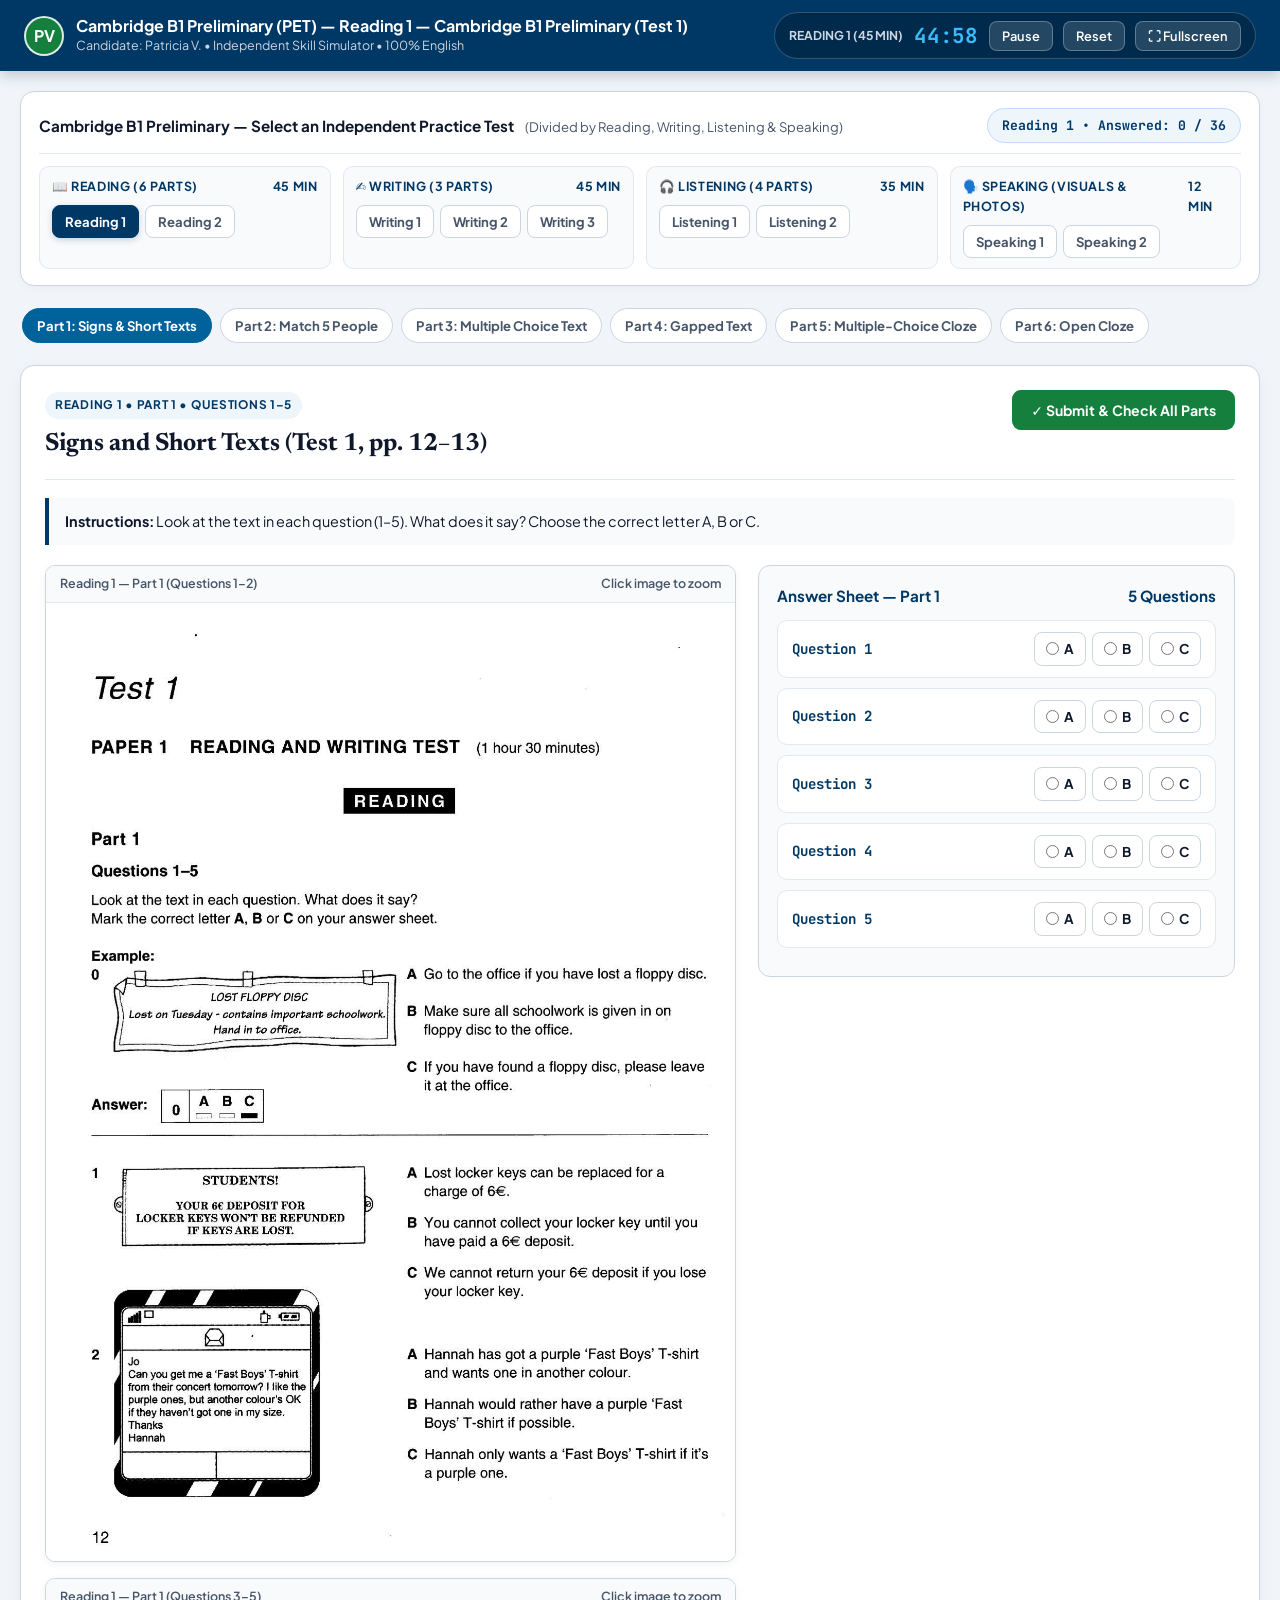
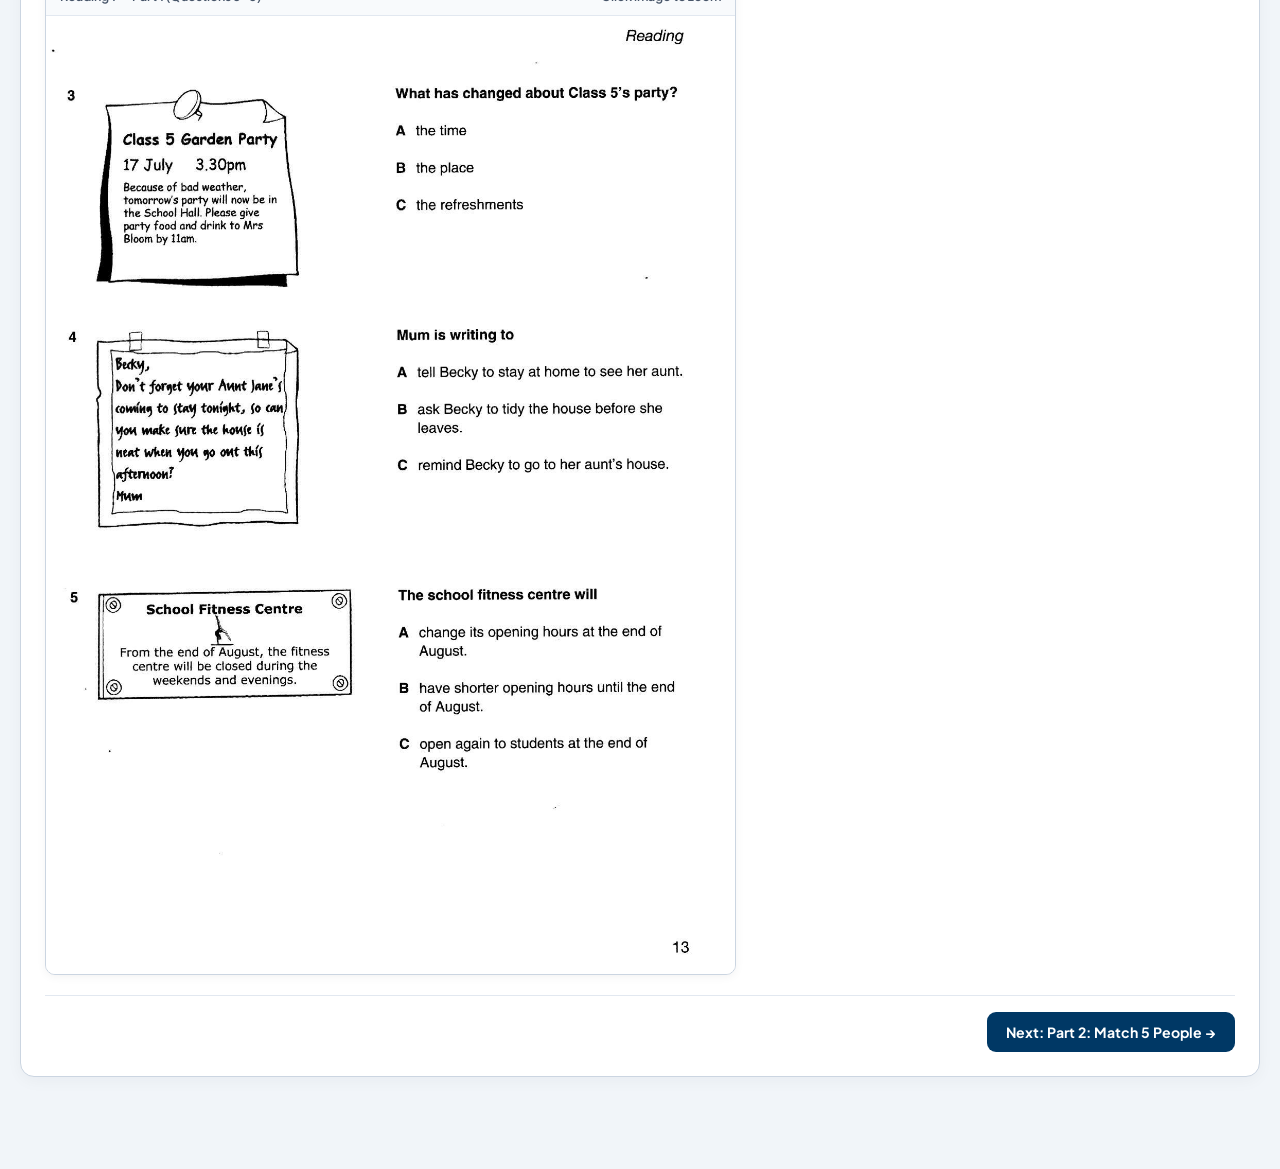
==== commit d56ecd8a: "Integrate official Cambridge PET Listening 1 and Listening 2 MP3 audio tracks per part" ====
--- a/pet-simulator.html
+++ b/pet-simulator.html
@@ -1273,7 +1273,7 @@
         title: 'Listening 1 — Cambridge B1 Preliminary (Test 1)',
         timerLabel: 'LISTENING 1 (35 MIN)',
         durationSec: 35 * 60,
-        defaultAudioSrc: 'assets/audio/listening/test1.mp3',
+        defaultAudioSrc: 'assets/audio/listening/t1_part1_1.mp3',
         parts: [
           {
             num: 1,
@@ -1281,6 +1281,10 @@
             tag: 'Listening 1 • Part 1 • Questions 1–7',
             heading: 'Part 1: Seven Short Recordings (pp. 24–26)',
             instructions: 'There are seven questions in this part. For each question there are three pictures and a short recording. Choose the correct answer A, B or C.',
+            audioTracks: [
+              { title: 'Part 1 Track 1 — Questions 1–2 (and Intro)', src: 'assets/audio/listening/t1_part1_1.mp3' },
+              { title: 'Part 1 Track 2 — Questions 3–5 & 6–7', src: 'assets/audio/listening/t1_part1_2.mp3' }
+            ],
             images: [
               { src: 'assets/exam-pages/t1_list_p1.jpg', cap: 'Listening 1 — Part 1 (Example & Questions 1–2)' },
               { src: 'assets/exam-pages/t1_list_p2.jpg', cap: 'Listening 1 — Part 1 (Questions 3–5)' },
@@ -1303,6 +1307,9 @@
             tag: 'Listening 1 • Part 2 • Questions 8–13',
             heading: 'Part 2: Interview with Singer Nick Parker (pp. 27–28)',
             instructions: 'You will hear an interview with a singer called Nick Parker who plays in a band called Krispy with his sister Mel. For each question, choose the correct answer A, B or C.',
+            audioTracks: [
+              { title: 'Part 2 Official Recording — Questions 8–13 (Nick Parker Interview)', src: 'assets/audio/listening/t1_part2.mp3' }
+            ],
             images: [
               { src: 'assets/exam-pages/t1_list_p4.jpg', cap: 'Listening 1 — Part 2 (Questions 8–11)' },
               { src: 'assets/exam-pages/t1_list_p5.jpg', cap: 'Listening 1 — Part 2 (Questions 12–13)' }
@@ -1323,6 +1330,9 @@
             tag: 'Listening 1 • Part 3 • Questions 14–19',
             heading: 'Part 3: Saturday Course — Fill in the Missing Information (p. 29)',
             instructions: 'You will hear a man called Ben telling a youth group about a course they can do on Saturdays. For each question (14–19), fill in the missing word or number.',
+            audioTracks: [
+              { title: 'Part 3 Official Recording — Questions 14–19 (Saturday Course)', src: 'assets/audio/listening/t1_part3.mp3' }
+            ],
             images: [
               { src: 'assets/exam-pages/t1_list_p6.jpg', cap: 'Listening 1 — Part 3 (Questions 14–19)' }
             ],
@@ -1342,6 +1352,9 @@
             tag: 'Listening 1 • Part 4 • Questions 20–25',
             heading: 'Part 4: School Sports Day Poster — YES (A) or NO (B) (p. 30)',
             instructions: 'Decide if each sentence (20–25) is correct or incorrect. Choose A for YES or B for NO.',
+            audioTracks: [
+              { title: 'Part 4 Official Recording — Questions 20–25 (School Sports Day Poster)', src: 'assets/audio/listening/t1_part4.mp3' }
+            ],
             images: [
               { src: 'assets/exam-pages/t1_list_p7.jpg', cap: 'Listening 1 — Part 4 (Questions 20–25)' }
             ],
@@ -1367,7 +1380,7 @@
         title: 'Listening 2 — Cambridge B1 Preliminary (Test 2)',
         timerLabel: 'LISTENING 2 (35 MIN)',
         durationSec: 35 * 60,
-        defaultAudioSrc: 'assets/audio/listening/test2.mp3',
+        defaultAudioSrc: 'assets/audio/listening/t2_part1.mp3',
         parts: [
           {
             num: 1,
@@ -1375,6 +1388,9 @@
             tag: 'Listening 2 • Part 1 • Questions 1–7',
             heading: 'Part 1: Seven Short Recordings (pp. 44–46)',
             instructions: 'There are seven questions in this part. For each question there are three pictures and a short recording. Choose the correct answer A, B or C.',
+            audioTracks: [
+              { title: 'Part 1 Official Recording — Questions 1–7', src: 'assets/audio/listening/t2_part1.mp3' }
+            ],
             images: [
               { src: 'assets/exam-pages/t2_list_p1.jpg', cap: 'Listening 2 — Part 1 (Example & Questions 1–2)' },
               { src: 'assets/exam-pages/t2_list_p2.jpg', cap: 'Listening 2 — Part 1 (Questions 3–5)' },
@@ -1397,6 +1413,9 @@
             tag: 'Listening 2 • Part 2 • Questions 8–13',
             heading: 'Part 2: Multiple-Choice Questions (pp. 47–48)',
             instructions: 'For each question (8–13), choose the correct answer A, B or C.',
+            audioTracks: [
+              { title: 'Part 2 Official Recording — Questions 8–13', src: 'assets/audio/listening/t2_part2.mp3' }
+            ],
             images: [
               { src: 'assets/exam-pages/t2_list_p4.jpg', cap: 'Listening 2 — Part 2 (Questions 8–11)' },
               { src: 'assets/exam-pages/t2_list_p5.jpg', cap: 'Listening 2 — Part 2 (Questions 12–13)' }
@@ -1436,6 +1455,9 @@
             tag: 'Listening 2 • Part 4 • Questions 20–25',
             heading: 'Part 4: Sharing a Bedroom — YES (A) or NO (B) (p. 50)',
             instructions: 'Decide if each sentence (20–25) is correct or incorrect. Choose A for YES or B for NO.',
+            audioTracks: [
+              { title: 'Part 4 Official Recording — Questions 20–25 (Sharing a Bedroom)', src: 'assets/audio/listening/t2_part4.mp3' }
+            ],
             images: [
               { src: 'assets/exam-pages/t2_list_p7.jpg', cap: 'Listening 2 — Part 4 (Questions 20–25)' }
             ],
@@ -1655,15 +1677,17 @@
           audioBarHtml = `
             <div class="listening-audio-bar">
               <div>
-                <div style="font-weight: 700; font-size: 0.96rem;">🎧 Official Listening Audio Player (${exam.title})</div>
+                <div style="font-weight: 700; font-size: 0.96rem;">🎧 Official Cambridge Listening Audio (${exam.title})</div>
                 <div style="font-size: 0.8rem; color: #cbd5e1; margin-top: 2px;">
-                  Load your local MP3/WAV recording below or play the assigned track. In the real exam, each recording is heard twice.
+                  Each part below includes its official Cambridge recording ready to play. In the real exam, each recording is heard twice.
                 </div>
               </div>
               <div style="display: flex; align-items: center; gap: 10px; flex-wrap: wrap;">
-                <audio id="listeningAudioPlayer" controls src="${exam.defaultAudioSrc}" style="height: 36px;"></audio>
-                <label class="bar-btn" style="cursor: pointer; background: rgba(34,197,94,0.25); border-color: #4ade80;">
-                  📂 Load Audio MP3/WAV
+                <span style="font-size: 0.78rem; background: rgba(34,197,94,0.22); border: 1px solid #4ade80; color: #bbf7d0; padding: 6px 12px; border-radius: 999px; font-weight: 700;">
+                  ✓ Official MP3 Tracks Ready Below
+                </span>
+                <label class="bar-btn" style="cursor: pointer; background: rgba(255,255,255,0.12); border-color: rgba(255,255,255,0.3);">
+                  📂 Load Custom MP3/WAV
                   <input type="file" accept="audio/*" style="display: none;" onchange="loadCustomListeningAudio(this)">
                 </label>
               </div>
@@ -1682,6 +1706,39 @@
         `;
 
         const partsHtml = exam.parts.map((p, idx) => {
+          let partAudioBoxHtml = '';
+          if (exam.skill === 'listening') {
+            const tracksListHtml = (p.audioTracks && p.audioTracks.length > 0)
+              ? p.audioTracks.map((tr, tIdx) => `
+                  <div style="display: flex; align-items: center; justify-content: space-between; flex-wrap: wrap; gap: 12px; background: rgba(255,255,255,0.08); border: 1px solid rgba(255,255,255,0.16); border-radius: 10px; padding: 10px 14px;">
+                    <div style="font-weight: 700; font-size: 0.88rem; color: #f8fafc;">
+                      🔊 ${tr.title}
+                    </div>
+                    <audio class="part-audio-player" id="partAudio_${p.num}_${tIdx}" controls preload="metadata" src="${tr.src}" style="height: 36px; min-width: 260px; flex: 1; max-width: 440px;"></audio>
+                  </div>
+                `).join('')
+              : `
+                <div style="display: flex; align-items: center; justify-content: space-between; flex-wrap: wrap; gap: 12px; background: rgba(255,255,255,0.08); border: 1px solid rgba(255,255,255,0.16); border-radius: 10px; padding: 10px 14px;">
+                  <div style="font-weight: 600; font-size: 0.86rem; color: #e2e8f0;">
+                    🔊 Custom Audio Player for ${p.label} (Use "Load Custom MP3/WAV" above)
+                  </div>
+                  <audio class="part-audio-player" id="partAudio_${p.num}_0" controls style="height: 36px; min-width: 260px; flex: 1; max-width: 440px;"></audio>
+                </div>
+              `;
+
+            partAudioBoxHtml = `
+              <div style="background: linear-gradient(135deg, #0f172a 0%, #003865 100%); border-radius: 12px; padding: 14px 16px; margin-bottom: 18px; display: flex; flex-direction: column; gap: 10px;">
+                <div style="display: flex; justify-content: space-between; align-items: center; flex-wrap: wrap; gap: 8px;">
+                  <span style="font-size: 0.78rem; font-weight: 700; text-transform: uppercase; letter-spacing: 0.05em; color: #93c5fd;">
+                    🎧 Official Audio — ${p.label}
+                  </span>
+                  <span style="font-size: 0.76rem; color: #cbd5e1;">Press Play (▶) to start the recording for this part</span>
+                </div>
+                ${tracksListHtml}
+              </div>
+            `;
+          }
+
           const leftContent = p.images
             ? p.images.map(im => `
                 <div class="scan-frame">
@@ -1719,6 +1776,7 @@
                 <button type="button" class="btn btn-green" onclick="gradeCurrentExam()">✓ Submit &amp; Check All Parts</button>
               </div>
               <div class="part-instructions"><strong>Instructions:</strong> ${p.instructions}</div>
+              ${partAudioBoxHtml}
               <div class="split-exam-grid">
                 <div class="exam-sheets-col">${leftContent}</div>
                 <div class="answer-sheet-col">
@@ -1920,6 +1978,9 @@
       activePartIndex = partNum;
       const exam = EXAMS[activeExamId];
       if (!exam || !exam.parts) return;
+      document.querySelectorAll('audio.part-audio-player').forEach(aud => {
+        try { aud.pause(); } catch (e) {}
+      });
       exam.parts.forEach(p => {
         const el = document.getElementById(`partCard_${p.num}`);
         if (el) el.style.display = p.num === partNum ? 'block' : 'none';
@@ -1934,11 +1995,11 @@
       if (!input.files || !input.files[0]) return;
       const file = input.files[0];
       const url = URL.createObjectURL(file);
-      const player = document.getElementById('listeningAudioPlayer');
+      const player = document.getElementById(`partAudio_${activePartIndex}_0`) || document.querySelector('audio.part-audio-player');
       if (player) {
         player.src = url;
         player.play().catch(() => {});
-        showToast(`Loaded audio track: ${file.name}`);
+        showToast(`Loaded audio into Part ${activePartIndex}: ${file.name}`);
       }
     }
 
